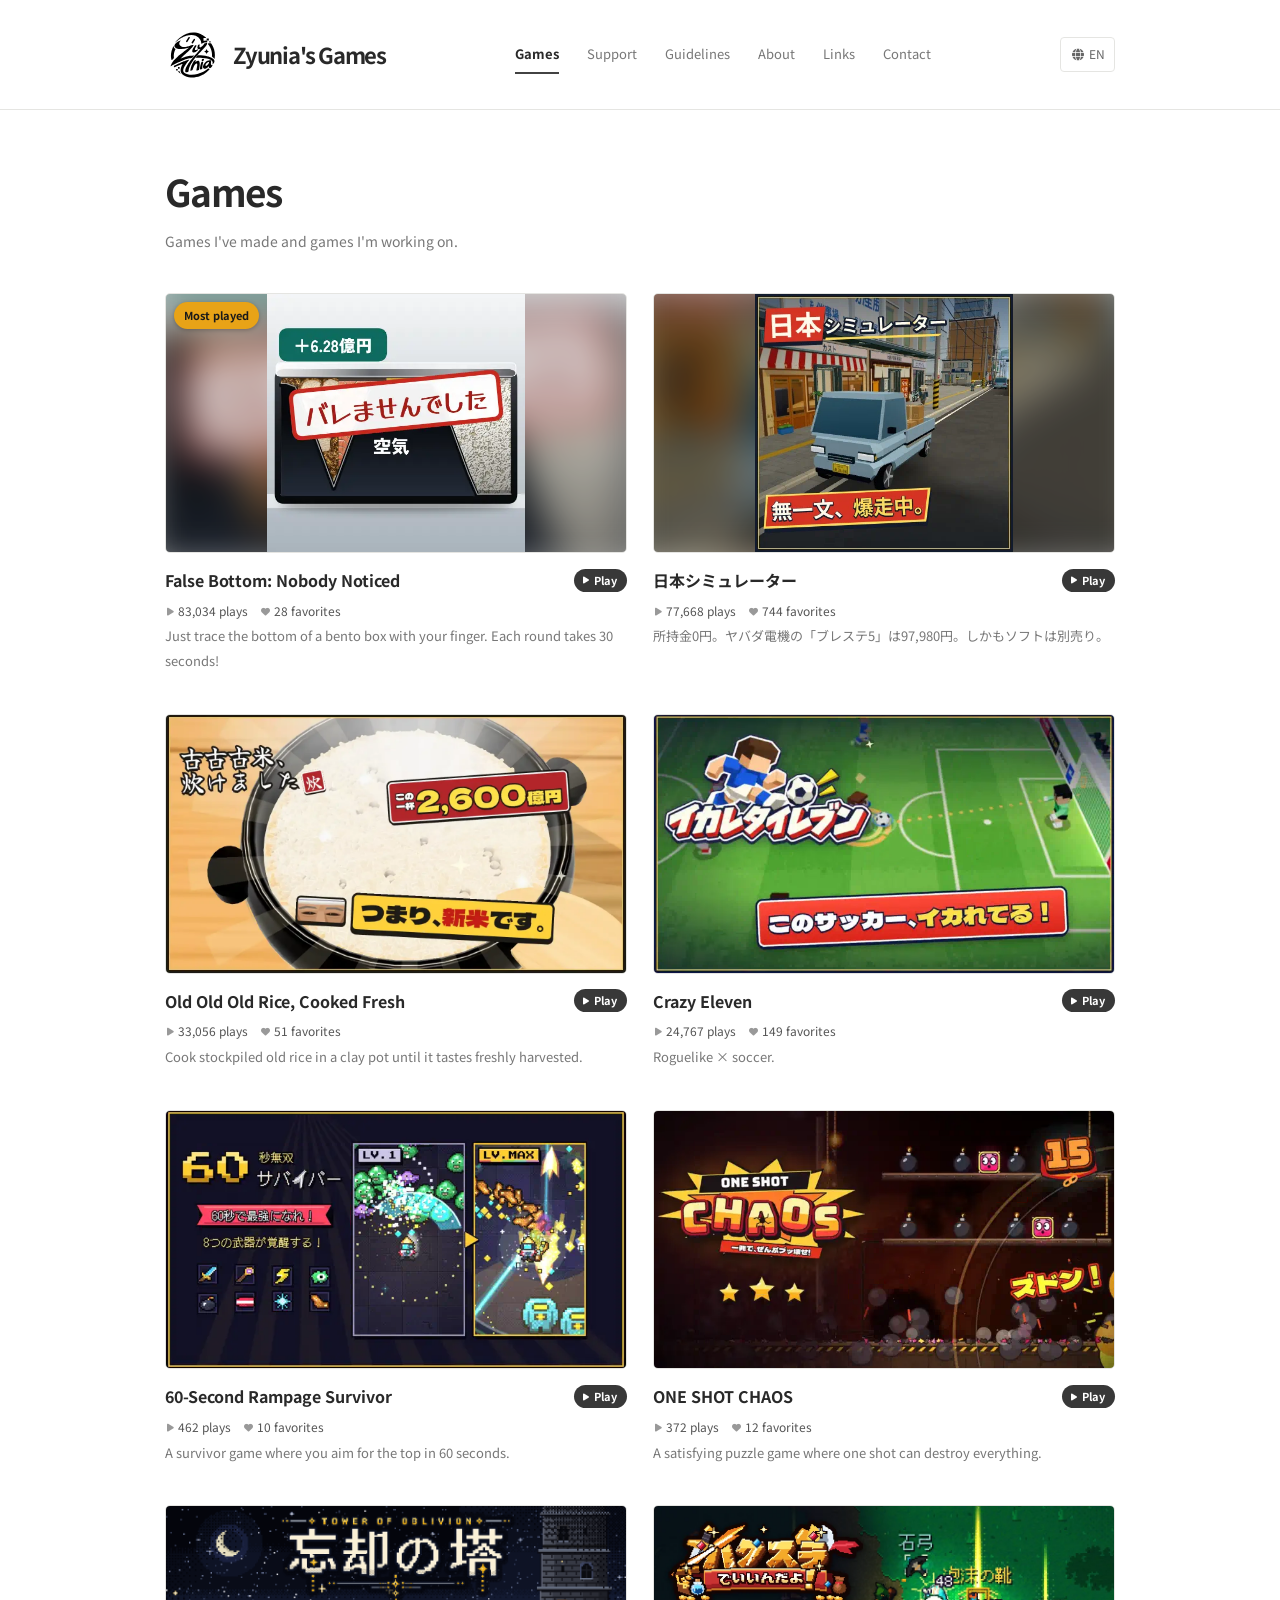
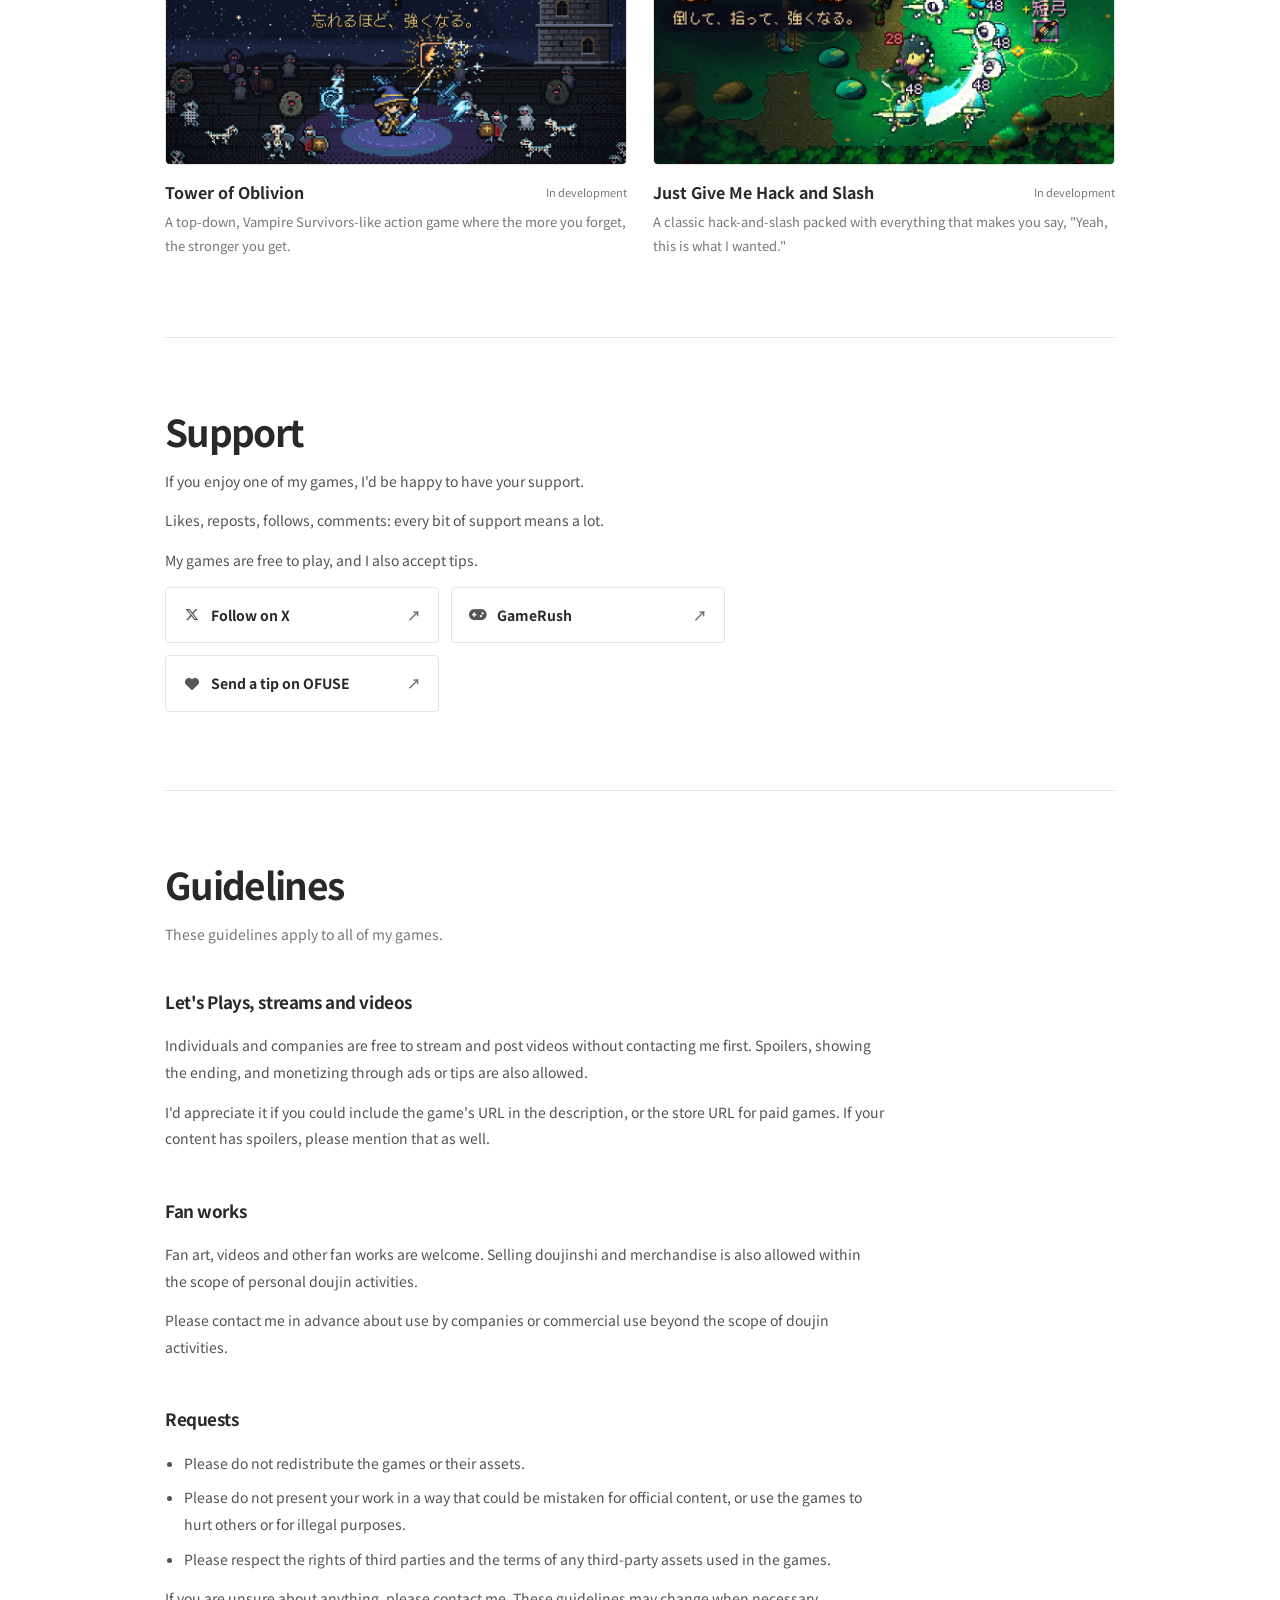
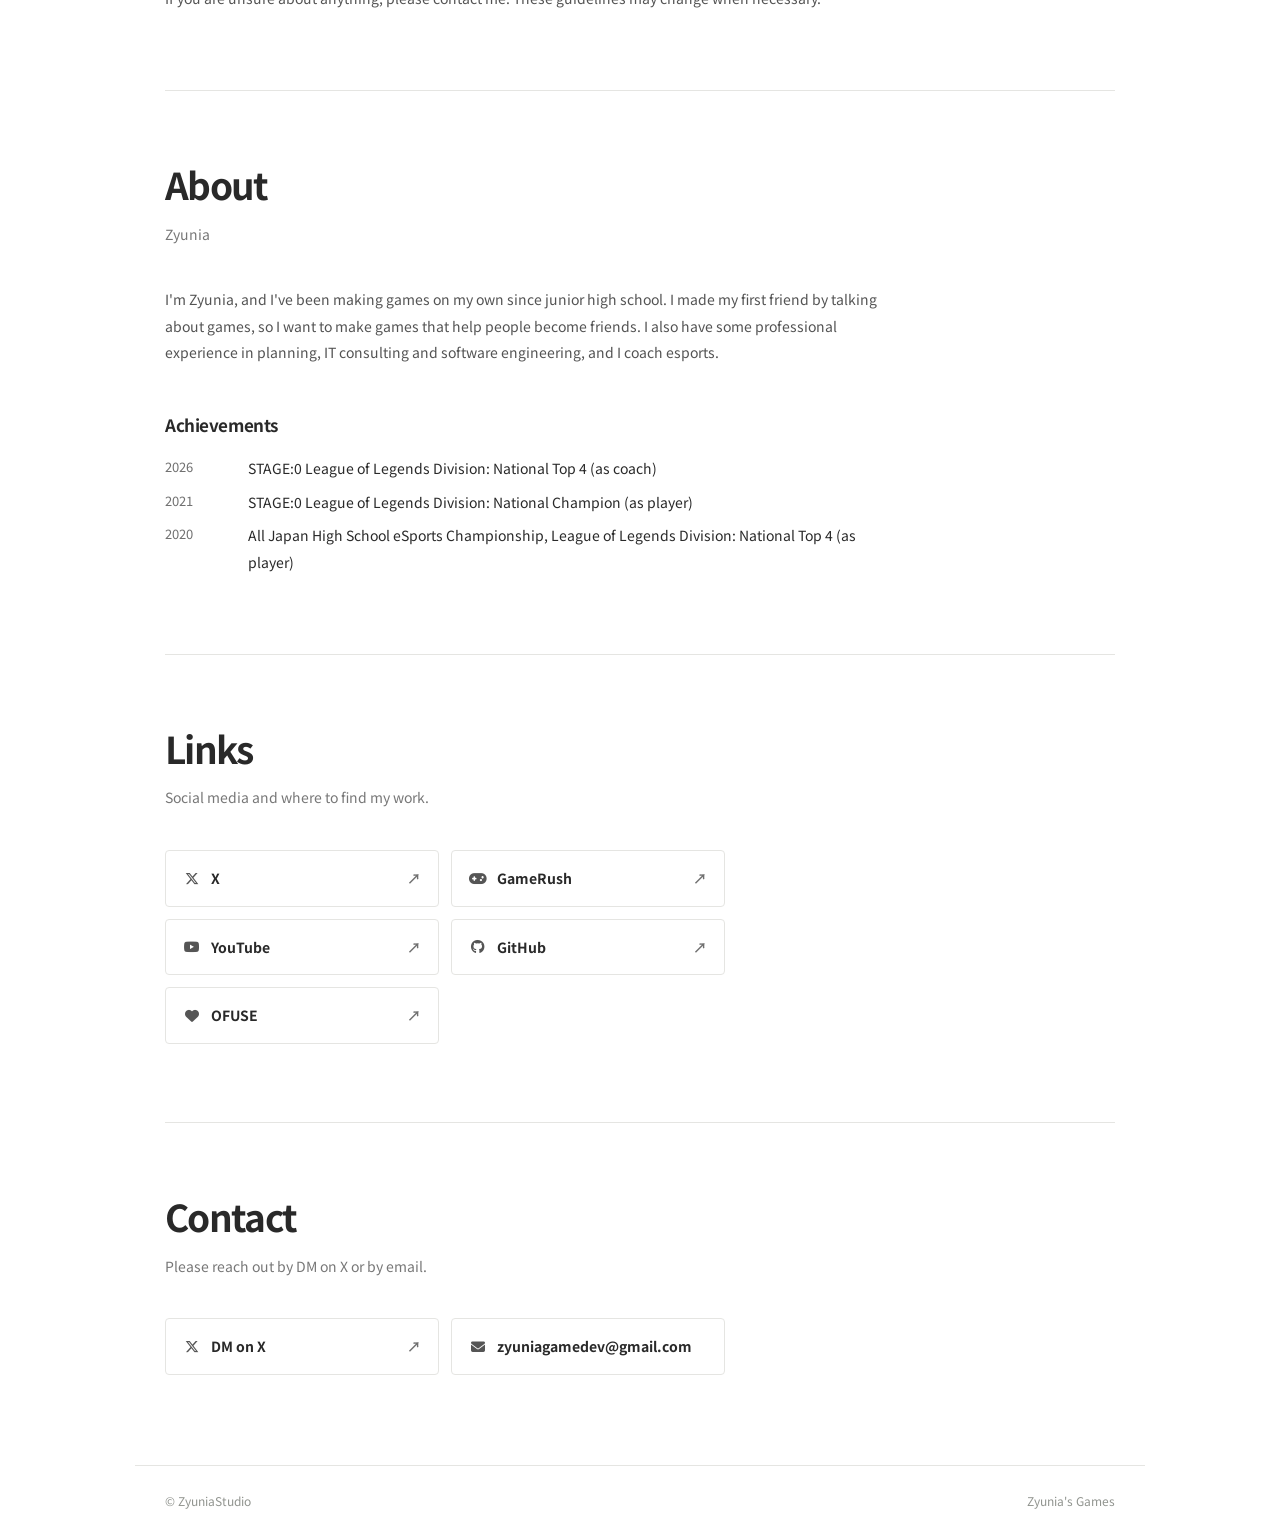
==== en/index.html @ dab14da0 "Update games and play counts from GameRush" ====
<!doctype html>
<html lang="en">
<head>
  <meta charset="utf-8">
  <meta name="viewport" content="width=device-width,initial-scale=1">
  <meta name="theme-color" content="#ffffff">
  <title>Zyunia's Games</title>
  <meta name="description" content="Games made by indie developer Zyunia. Play browser games right away and see what is in development.">
  <link rel="canonical" href="https://zyunia.com/en/">
  <link rel="alternate" hreflang="ja" href="https://zyunia.com/">
  <link rel="alternate" hreflang="en" href="https://zyunia.com/en/">
  <link rel="alternate" hreflang="zh-Hans" href="https://zyunia.com/zh/">
  <link rel="alternate" hreflang="ko" href="https://zyunia.com/ko/">
  <link rel="alternate" hreflang="x-default" href="https://zyunia.com/">
  <link rel="icon" href="/favicon.ico" sizes="48x48">
  <link rel="apple-touch-icon" href="/apple-touch-icon.png">
  <link rel="preconnect" href="https://fonts.googleapis.com">
  <link rel="preconnect" href="https://fonts.gstatic.com" crossorigin>
  <link rel="stylesheet" href="https://fonts.googleapis.com/css2?family=Noto+Sans+JP:wght@400;700&display=swap">
  <link rel="stylesheet" href="/css/style.css">
  <script>document.documentElement.classList.add('js')</script>
  <script src="/js/main.js" defer></script>
</head>
<body>
  <header class="header" id="header">
    <div class="wrap header-inner">
      <a class="brand" href="#games">
        <img class="brand-logo" src="/img/zyunia-logo.svg" alt="" width="56" height="56">
        <span class="brand-text">Zyunia's Games</span>
      </a>
      <nav class="nav" id="nav" aria-label="Main menu">
        <a href="#games">Games</a>
        <a href="#support">Support</a>
        <a href="#guidelines">Guidelines</a>
        <a href="#about">About</a>
        <a href="#links">Links</a>
        <a href="#contact">Contact</a>
        <span class="nav-indicator" id="nav-indicator" aria-hidden="true"></span>
      </nav>
      <details class="lang" id="lang">
        <summary aria-label="Choose language"><i class="icon icon-globe" aria-hidden="true"></i>EN</summary>
        <div class="lang-menu">
          <a href="/" lang="ja">日本語</a>
          <a href="/en/" lang="en" aria-current="true">English</a>
          <a href="/zh/" lang="zh-Hans">简体中文</a>
          <a href="/ko/" lang="ko">한국어</a>
        </div>
      </details>
    </div>
  </header>

  <main class="wrap main">
    <section id="games" class="page">
      <h1 class="heading reveal">Games</h1>
      <p class="lead reveal">Games I've made and games I'm working on.</p>
      <div class="grid">
        <a class="game reveal" href="https://gamerush.jp/g/lT32jMu" target="_blank" rel="noopener noreferrer">
          <div class="art art-square"><img class="art-backdrop" src="/img/gamerush-lT32jMu.webp" alt="" aria-hidden="true" width="720" height="720" loading="lazy" decoding="async"><img src="/img/gamerush-lT32jMu.webp" alt="False Bottom: Nobody Noticed" width="720" height="720" fetchpriority="high"><span class="badge">Most played</span></div>
          <div class="title-line"><h3>False Bottom: Nobody Noticed</h3><span class="status play"><i class="icon icon-play" aria-hidden="true"></i>Play</span></div>
          <p class="stats"><span><i class="icon icon-play" aria-hidden="true"></i>83,034 plays</span><span><i class="icon icon-heart" aria-hidden="true"></i>28 favorites</span></p>
          <p class="desc">Just trace the bottom of a bento box with your finger. Each round takes 30 seconds!</p>
        </a>
        <a class="game reveal" href="https://gamerush.jp/g/t0ZRjDe" target="_blank" rel="noopener noreferrer">
          <div class="art art-square"><img class="art-backdrop" src="/img/gamerush-t0ZRjDe.webp" alt="" aria-hidden="true" width="720" height="720" loading="lazy" decoding="async"><img src="/img/gamerush-t0ZRjDe.webp" alt="日本シミュレーター" width="720" height="720"></div>
          <div class="title-line"><h3>日本シミュレーター</h3><span class="status play"><i class="icon icon-play" aria-hidden="true"></i>Play</span></div>
          <p class="stats"><span><i class="icon icon-play" aria-hidden="true"></i>77,668 plays</span><span><i class="icon icon-heart" aria-hidden="true"></i>744 favorites</span></p>
          <p class="desc">所持金0円。ヤバダ電機の「ブレステ5」は97,980円。しかもソフトは別売り。</p>
        </a>
        <a class="game reveal" href="https://gamerush.jp/g/4zoyW6a" target="_blank" rel="noopener noreferrer">
          <div class="art"><img src="/img/kokokomai.webp" alt="Old Old Old Rice, Cooked Fresh" width="1280" height="720" loading="lazy" decoding="async"></div>
          <div class="title-line"><h3>Old Old Old Rice, Cooked Fresh</h3><span class="status play"><i class="icon icon-play" aria-hidden="true"></i>Play</span></div>
          <p class="stats"><span><i class="icon icon-play" aria-hidden="true"></i>33,056 plays</span><span><i class="icon icon-heart" aria-hidden="true"></i>51 favorites</span></p>
          <p class="desc">Cook stockpiled old rice in a clay pot until it tastes freshly harvested.</p>
        </a>
        <a class="game reveal" href="https://gamerush.jp/g/yJ9JFMc" target="_blank" rel="noopener noreferrer">
          <div class="art"><img src="/img/ikareta.webp" alt="Crazy Eleven" width="720" height="405" loading="lazy" decoding="async"></div>
          <div class="title-line"><h3>Crazy Eleven</h3><span class="status play"><i class="icon icon-play" aria-hidden="true"></i>Play</span></div>
          <p class="stats"><span><i class="icon icon-play" aria-hidden="true"></i>24,767 plays</span><span><i class="icon icon-heart" aria-hidden="true"></i>149 favorites</span></p>
          <p class="desc">Roguelike × soccer.</p>
        </a>
        <a class="game reveal" href="https://gamerush.jp/g/GZwhcbc" target="_blank" rel="noopener noreferrer">
          <div class="art"><img src="/img/60-survivor.webp" alt="60-Second Rampage Survivor" width="720" height="405" loading="lazy" decoding="async"></div>
          <div class="title-line"><h3>60-Second Rampage Survivor</h3><span class="status play"><i class="icon icon-play" aria-hidden="true"></i>Play</span></div>
          <p class="stats"><span><i class="icon icon-play" aria-hidden="true"></i>462 plays</span><span><i class="icon icon-heart" aria-hidden="true"></i>10 favorites</span></p>
          <p class="desc">A survivor game where you aim for the top in 60 seconds.</p>
        </a>
        <a class="game reveal" href="https://gamerush.jp/g/gGlyAV8" target="_blank" rel="noopener noreferrer">
          <div class="art"><img src="/img/one-shot-chaos.webp" alt="ONE SHOT CHAOS" width="720" height="405" loading="lazy" decoding="async"></div>
          <div class="title-line"><h3>ONE SHOT CHAOS</h3><span class="status play"><i class="icon icon-play" aria-hidden="true"></i>Play</span></div>
          <p class="stats"><span><i class="icon icon-play" aria-hidden="true"></i>372 plays</span><span><i class="icon icon-heart" aria-hidden="true"></i>12 favorites</span></p>
          <p class="desc">A satisfying puzzle game where one shot can destroy everything.</p>
        </a>
        <div class="game reveal">
          <div class="art"><img src="/img/tower.webp" alt="Tower of Oblivion" width="960" height="540" loading="lazy" decoding="async"></div>
          <div class="title-line"><h3>Tower of Oblivion</h3><span class="status">In development</span></div>
          <p class="desc">A top-down, Vampire Survivors-like action game where the more you forget, the stronger you get.</p>
        </div>
        <div class="game reveal">
          <div class="art"><img src="/img/hakusura.webp" alt="Just Give Me Hack and Slash" width="960" height="540" loading="lazy" decoding="async"></div>
          <div class="title-line"><h3>Just Give Me Hack and Slash</h3><span class="status">In development</span></div>
          <p class="desc">A classic hack-and-slash packed with everything that makes you say, &quot;Yeah, this is what I wanted.&quot;</p>
        </div>
      </div>
    </section>

    <section id="support" class="page">
      <h2 class="heading reveal">Support</h2>
      <div class="content reveal">
        <p>If you enjoy one of my games, I'd be happy to have your support.</p>
        <p>Likes, reposts, follows, comments: every bit of support means a lot.</p>
        <p>My games are free to play, and I also accept tips.</p>
        <div class="links">
          <a href="https://x.com/zyunizyunia" target="_blank" rel="noopener noreferrer"><span class="link-label"><i class="icon icon-x" aria-hidden="true"></i>Follow on X</span><span class="arrow">↗</span></a>
          <a href="https://gamerush.jp/u/zyunizyunia" target="_blank" rel="noopener noreferrer"><span class="link-label"><i class="icon icon-gamepad" aria-hidden="true"></i>GameRush</span><span class="arrow">↗</span></a>
          <a href="https://ofuse.me/zyuniazyunia" target="_blank" rel="noopener noreferrer"><span class="link-label"><i class="icon icon-heart" aria-hidden="true"></i>Send a tip on OFUSE</span><span class="arrow">↗</span></a>
        </div>
      </div>
    </section>

    <section id="guidelines" class="page">
      <h2 class="heading reveal">Guidelines</h2>
      <p class="lead reveal">These guidelines apply to all of my games.</p>
      <div class="content">
        <div class="section reveal">
          <h3>Let's Plays, streams and videos</h3>
          <p>Individuals and companies are free to stream and post videos without contacting me first. Spoilers, showing the ending, and monetizing through ads or tips are also allowed.</p>
          <p>I'd appreciate it if you could include the game's URL in the description, or the store URL for paid games. If your content has spoilers, please mention that as well.</p>
        </div>
        <div class="section reveal">
          <h3>Fan works</h3>
          <p>Fan art, videos and other fan works are welcome. Selling doujinshi and merchandise is also allowed within the scope of personal doujin activities.</p>
          <p>Please contact me in advance about use by companies or commercial use beyond the scope of doujin activities.</p>
        </div>
        <div class="section reveal">
          <h3>Requests</h3>
          <ul class="rules">
            <li>Please do not redistribute the games or their assets.</li>
            <li>Please do not present your work in a way that could be mistaken for official content, or use the games to hurt others or for illegal purposes.</li>
            <li>Please respect the rights of third parties and the terms of any third-party assets used in the games.</li>
          </ul>
          <p>If you are unsure about anything, please contact me. These guidelines may change when necessary.</p>
        </div>
      </div>
    </section>

    <section id="about" class="page">
      <h2 class="heading reveal">About</h2>
      <p class="lead reveal">Zyunia</p>
      <div class="content">
        <div class="section reveal">
          <p>I'm Zyunia, and I've been making games on my own since junior high school. I made my first friend by talking about games, so I want to make games that help people become friends. I also have some professional experience in planning, IT consulting and software engineering, and I coach esports.</p>
        </div>
        <div class="section reveal">
          <h3>Achievements</h3>
          <dl class="history">
            <dt>2026</dt><dd>STAGE:0 League of Legends Division: National Top 4 (as coach)</dd>
            <dt>2021</dt><dd>STAGE:0 League of Legends Division: National Champion (as player)</dd>
            <dt>2020</dt><dd>All Japan High School eSports Championship, League of Legends Division: National Top 4 (as player)</dd>
          </dl>
        </div>
      </div>
    </section>

    <section id="links" class="page">
      <h2 class="heading reveal">Links</h2>
      <p class="lead reveal">Social media and where to find my work.</p>
      <div class="links reveal">
        <a href="https://x.com/zyunizyunia" target="_blank" rel="noopener noreferrer"><span class="link-label"><i class="icon icon-x" aria-hidden="true"></i>X</span><span class="arrow">↗</span></a>
        <a href="https://gamerush.jp/u/zyunizyunia" target="_blank" rel="noopener noreferrer"><span class="link-label"><i class="icon icon-gamepad" aria-hidden="true"></i>GameRush</span><span class="arrow">↗</span></a>
        <a href="https://www.youtube.com/@zyunizyunia" target="_blank" rel="noopener noreferrer"><span class="link-label"><i class="icon icon-youtube" aria-hidden="true"></i>YouTube</span><span class="arrow">↗</span></a>
        <a href="https://github.com/zyunia428" target="_blank" rel="noopener noreferrer"><span class="link-label"><i class="icon icon-github" aria-hidden="true"></i>GitHub</span><span class="arrow">↗</span></a>
        <a href="https://ofuse.me/zyuniazyunia" target="_blank" rel="noopener noreferrer"><span class="link-label"><i class="icon icon-heart" aria-hidden="true"></i>OFUSE</span><span class="arrow">↗</span></a>
      </div>
    </section>

    <section id="contact" class="page">
      <h2 class="heading reveal">Contact</h2>
      <p class="lead reveal">Please reach out by DM on X or by email.</p>
      <div class="links reveal">
        <a href="https://x.com/zyunizyunia" target="_blank" rel="noopener noreferrer"><span class="link-label"><i class="icon icon-x" aria-hidden="true"></i>DM on X</span><span class="arrow">↗</span></a>
        <a href="mailto:zyuniagamedev@gmail.com"><span class="link-label"><i class="icon icon-mail" aria-hidden="true"></i>zyuniagamedev@gmail.com</span></a>
      </div>
    </section>
  </main>

  <footer class="wrap footer">
    <span>© ZyuniaStudio</span>
    <span>Zyunia's Games</span>
  </footer>
</body>
</html>
---- css/style.css ----
/* Icon font: subset of Font Awesome Free 6.5.2 (fontawesome.com, SIL OFL 1.1) */
@font-face { font-family: "Icons Solid"; src: url("../fonts/icons-solid.woff2?v=2") format("woff2"); font-display: block; }
@font-face { font-family: "Icons Brands"; src: url("../fonts/icons-brands.woff2") format("woff2"); font-display: block; }

:root {
  --bg: #fff;
  --ink: #292929;
  --muted: #707070;
  --body: #535353;
  --line: #e5e5e2;
  --accent: #383838;
  --max: 1010px;
  --header-h: 76px;
  --ease: cubic-bezier(.22, .61, .36, 1);
}

*, *::before, *::after { box-sizing: border-box; }

html {
  scroll-behavior: smooth;
  scroll-padding-top: calc(var(--header-h) + 28px);
}

body {
  margin: 0;
  background: var(--bg);
  color: var(--ink);
  font: 14px/1.9 "Noto Sans JP", "Hiragino Kaku Gothic ProN", "Yu Gothic", Meiryo, sans-serif;
  -webkit-font-smoothing: antialiased;
}
:root[lang="zh-Hans"] body { font-family: "Noto Sans SC", "PingFang SC", "Microsoft YaHei", sans-serif; }
:root[lang="ko"] body { font-family: "Noto Sans KR", "Apple SD Gothic Neo", "Malgun Gothic", sans-serif; }

a { color: inherit; text-decoration: none; }
p { margin: 0 0 13px; }
:focus-visible { outline: 2px solid #555; outline-offset: 4px; }

.wrap { max-width: var(--max); margin-inline: auto; padding-inline: 30px; }

/* Icons */
.icon { font-style: normal; font-weight: 400; line-height: 1; display: inline-block; width: 1.25em; text-align: center; }
.icon::before { font-family: "Icons Solid"; font-weight: 900; }
.icon-gamepad::before { content: "\f11b"; }
.icon-heart::before { content: "\f004"; }
.icon-play::before { content: "\f04b"; }
.icon-mail::before { content: "\f0e0"; }
.icon-globe::before { content: "\f0ac"; }
.icon-x::before, .icon-youtube::before, .icon-github::before { font-family: "Icons Brands"; font-weight: 400; }
.icon-x::before { content: "\e61b"; }
.icon-youtube::before { content: "\f167"; }
.icon-github::before { content: "\f09b"; }

/* Header */
.header {
  position: sticky;
  top: 0;
  z-index: 20;
  background: rgba(255, 255, 255, .96);
  border-bottom: 1px solid var(--line);
  transition: box-shadow .25s ease;
}
.header.is-scrolled { box-shadow: 0 6px 20px rgba(0, 0, 0, .06); }
.header-inner { display: flex; align-items: center; justify-content: space-between; gap: 24px; min-height: var(--header-h); }

.brand { display: flex; align-items: center; gap: 12px; white-space: nowrap; }
.brand-logo { display: block; width: 56px; height: 56px; transition: transform .35s var(--ease); }
.brand:hover .brand-logo { transform: rotate(-8deg) scale(1.05); }
.brand-text { font-size: 22px; font-weight: 700; letter-spacing: -.055em; }

.nav { position: relative; display: flex; gap: 28px; }
.nav a { padding: 12px 0; color: #777; font-size: 13px; transition: color .2s ease; }
.nav a:hover, .nav a.active { color: var(--ink); }
.nav a.active { font-weight: 700; }
.nav-indicator {
  position: absolute;
  left: 0;
  bottom: 5px;
  width: 1px;
  height: 2px;
  background: #424242;
  opacity: 0;
  transform-origin: left;
  transition: transform .3s var(--ease), opacity .2s ease;
}

/* Language menu */
.lang { position: relative; flex-shrink: 0; }
.lang summary { display: flex; align-items: center; gap: 4px; padding: 5px 9px; border: 1px solid var(--line); border-radius: 4px; color: #666; font-size: 12px; white-space: nowrap; cursor: pointer; list-style: none; transition: border-color .2s ease, color .2s ease; }
.lang summary::-webkit-details-marker { display: none; }
.lang summary:hover, .lang[open] summary { border-color: #999; color: var(--ink); }
.lang-menu { position: absolute; right: 0; top: calc(100% + 6px); display: grid; min-width: 130px; padding: 5px; background: #fff; border: 1px solid var(--line); border-radius: 5px; box-shadow: 0 8px 22px rgba(0, 0, 0, .12); animation: lang-open .16s var(--ease); }
.lang-menu a { padding: 5px 10px; border-radius: 3px; font-size: 13px; }
.lang-menu a:hover { background: #f4f4f4; }
.lang-menu a[aria-current] { font-weight: 700; }
@keyframes lang-open { from { opacity: 0; transform: translateY(-4px); } }

/* Layout */
.main { padding-block: 56px 90px; }
.page + .page { margin-top: 78px; padding-top: 68px; border-top: 1px solid var(--line); }
.heading { margin: 0 0 10px; font-size: 37px; font-weight: 700; line-height: 1.4; letter-spacing: -.045em; }
.lead { margin: 0 0 39px; color: #777; }
.content { max-width: 720px; }
.content > p, .section p, .rules { color: var(--body); }
.section { margin-bottom: 43px; }
.section:last-child { margin-bottom: 0; }
.section h3 { margin: 0 0 14px; font-size: 17px; letter-spacing: -.025em; }

/* Games */
.grid { display: grid; grid-template-columns: repeat(2, minmax(0, 1fr)); gap: 40px 26px; }
.game { display: block; min-width: 0; }
.art { aspect-ratio: 16 / 9; overflow: hidden; background: #f0f0ee; border: 1px solid var(--line); border-radius: 5px; transition: border-color .25s ease, box-shadow .25s ease; }
.art img { display: block; width: 100%; height: 100%; object-fit: cover; transition: transform .45s var(--ease); }
.art-square { position: relative; }
.art-square img { position: relative; object-fit: contain; }
.art-square .art-backdrop { position: absolute; inset: 0; object-fit: cover; filter: blur(18px) brightness(.85); transform: scale(1.15); }
a.game:hover .art-square .art-backdrop { transform: scale(1.15); }
a.game:hover .art { border-color: #999; box-shadow: 0 8px 22px rgba(0, 0, 0, .14); }
a.game:hover .art img { transform: scale(1.035); }
a.game:hover h3 { text-decoration: underline; text-underline-offset: 3px; }

.title-line { display: flex; justify-content: space-between; align-items: center; gap: 12px; margin-top: 12px; }
.game h3 { margin: 0; font-size: 16px; font-weight: 700; }
.status { color: #777; font-size: 11px; white-space: nowrap; }
.status.play { display: inline-flex; align-items: center; gap: 3px; padding: 1px 10px 1px 7px; border-radius: 99px; background: var(--accent); color: #fff; font-weight: 700; transition: background .2s ease; }
.status.play .icon { font-size: 8px; transition: transform .25s var(--ease); }
a.game:hover .status.play { background: #000; }
a.game:hover .status.play .icon { transform: translateX(2px); }
.desc { margin: 2px 0 0; color: #777; font-size: 13px; }
.art { position: relative; }
.badge { position: absolute; top: 8px; left: 8px; z-index: 1; padding: 3px 10px; border-radius: 99px; background: #e8a317; color: #1a1a1a; font-size: 11px; font-weight: 700; box-shadow: 0 1px 4px rgba(0, 0, 0, .25); }
.stats { display: flex; flex-wrap: wrap; gap: 4px 12px; margin: 4px 0 0; color: #555; font-size: 12px; font-variant-numeric: tabular-nums; }
.stats span { display: inline-flex; align-items: center; gap: 2px; }
.stats .icon { font-size: 9px; color: #999; }

/* Lists */
.rules { padding-left: 19px; margin: 0 0 13px; }
.rules li { margin: 8px 0; }
.history { display: grid; grid-template-columns: 68px 1fr; gap: 7px 15px; margin: 14px 0; }
.history dt { color: var(--muted); font-size: 13px; }
.history dd { margin: 0; }

/* Link buttons */
.links { display: grid; grid-template-columns: 1fr 1fr; gap: 12px; max-width: 560px; }
.links a { display: flex; justify-content: space-between; align-items: center; gap: 8px; min-width: 0; padding: 14px 17px; background: #fff; border: 1px solid var(--line); border-radius: 4px; font-weight: 700; transition: background .2s ease, border-color .2s ease, transform .2s var(--ease); }
.links a:hover { background: #f7f7f7; border-color: #bbb; transform: translateY(-1px); }
.link-label { display: inline-flex; align-items: center; gap: 10px; min-width: 0; overflow-wrap: anywhere; }
.link-label .icon { color: #555; }
.arrow { color: var(--muted); transition: transform .2s var(--ease); }
.links a:hover .arrow { transform: translate(2px, -2px); }

/* Footer */
.footer { display: flex; justify-content: space-between; padding-block: 24px 35px; border-top: 1px solid var(--line); color: #91948f; font-size: 12px; }

/* Scroll reveal: only hidden when JS is running */
.js .reveal { opacity: 0; transform: translateY(14px); transition: opacity .55s var(--ease) var(--delay, 0s), transform .55s var(--ease) var(--delay, 0s); }
.js .reveal.is-visible { opacity: 1; transform: none; }

@media (max-width: 980px) {
  .header-inner { display: block; position: relative; padding-top: 12px; }
  .brand-logo { width: 46px; height: 46px; }
  .brand-text { font-size: 20px; }
  .nav { gap: 22px; overflow-x: auto; padding-bottom: 2px; scrollbar-width: none; }
  .nav::-webkit-scrollbar { display: none; }
  .nav a { flex-shrink: 0; font-size: 12px; }
  .nav-indicator { bottom: 7px; }
  .lang { position: absolute; top: 19px; right: 30px; }
}

@media (max-width: 730px) {
  .wrap { padding-inline: 20px; }
  .lang { right: 20px; }
  .main { padding-block: 38px 65px; }
  .page + .page { margin-top: 54px; padding-top: 42px; }
  .heading { font-size: 31px; }
  .lead { margin-bottom: 25px; }
  .grid { gap: 28px 13px; }
  .title-line { display: block; }
  .game h3 { font-size: 14px; }
  .links { grid-template-columns: 1fr; }
}

@media (prefers-reduced-motion: reduce) {
  html { scroll-behavior: auto; }
  *, *::before, *::after { transition: none !important; }
  .js .reveal { opacity: 1; transform: none; }
}
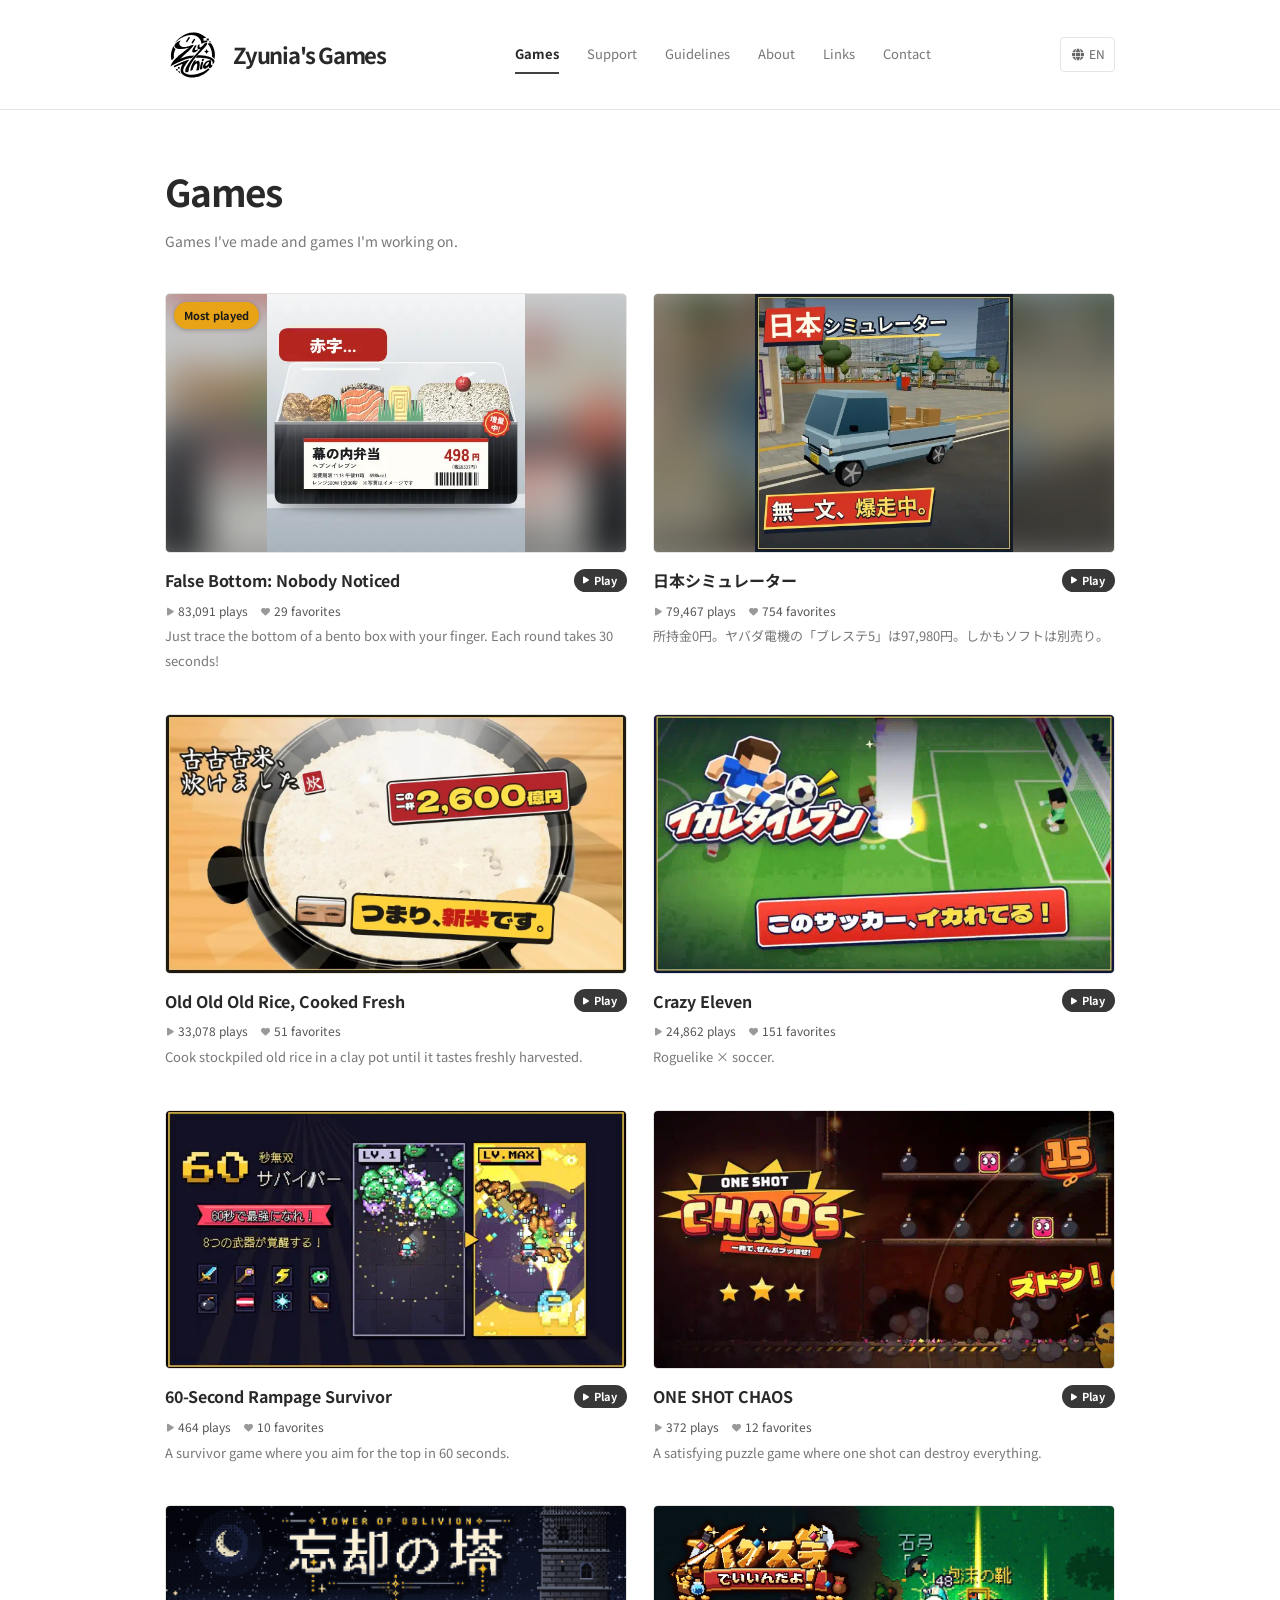
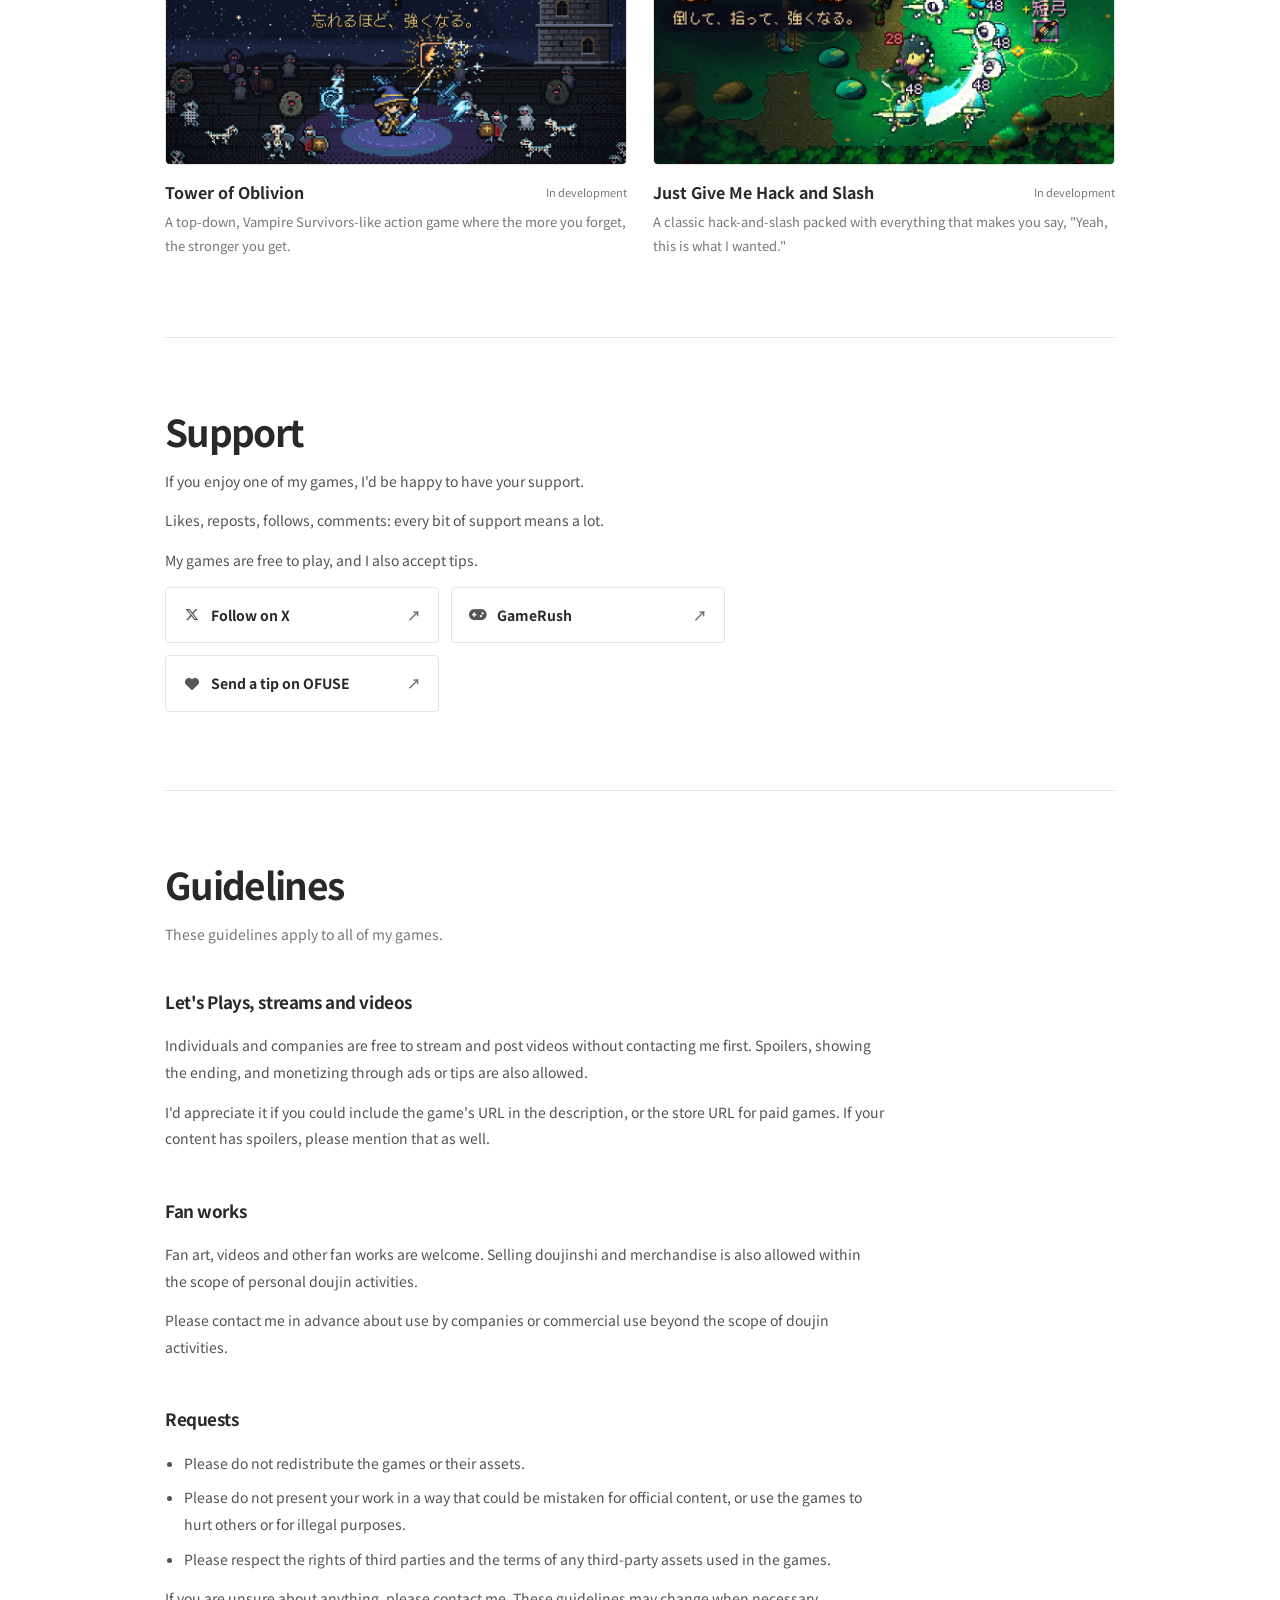
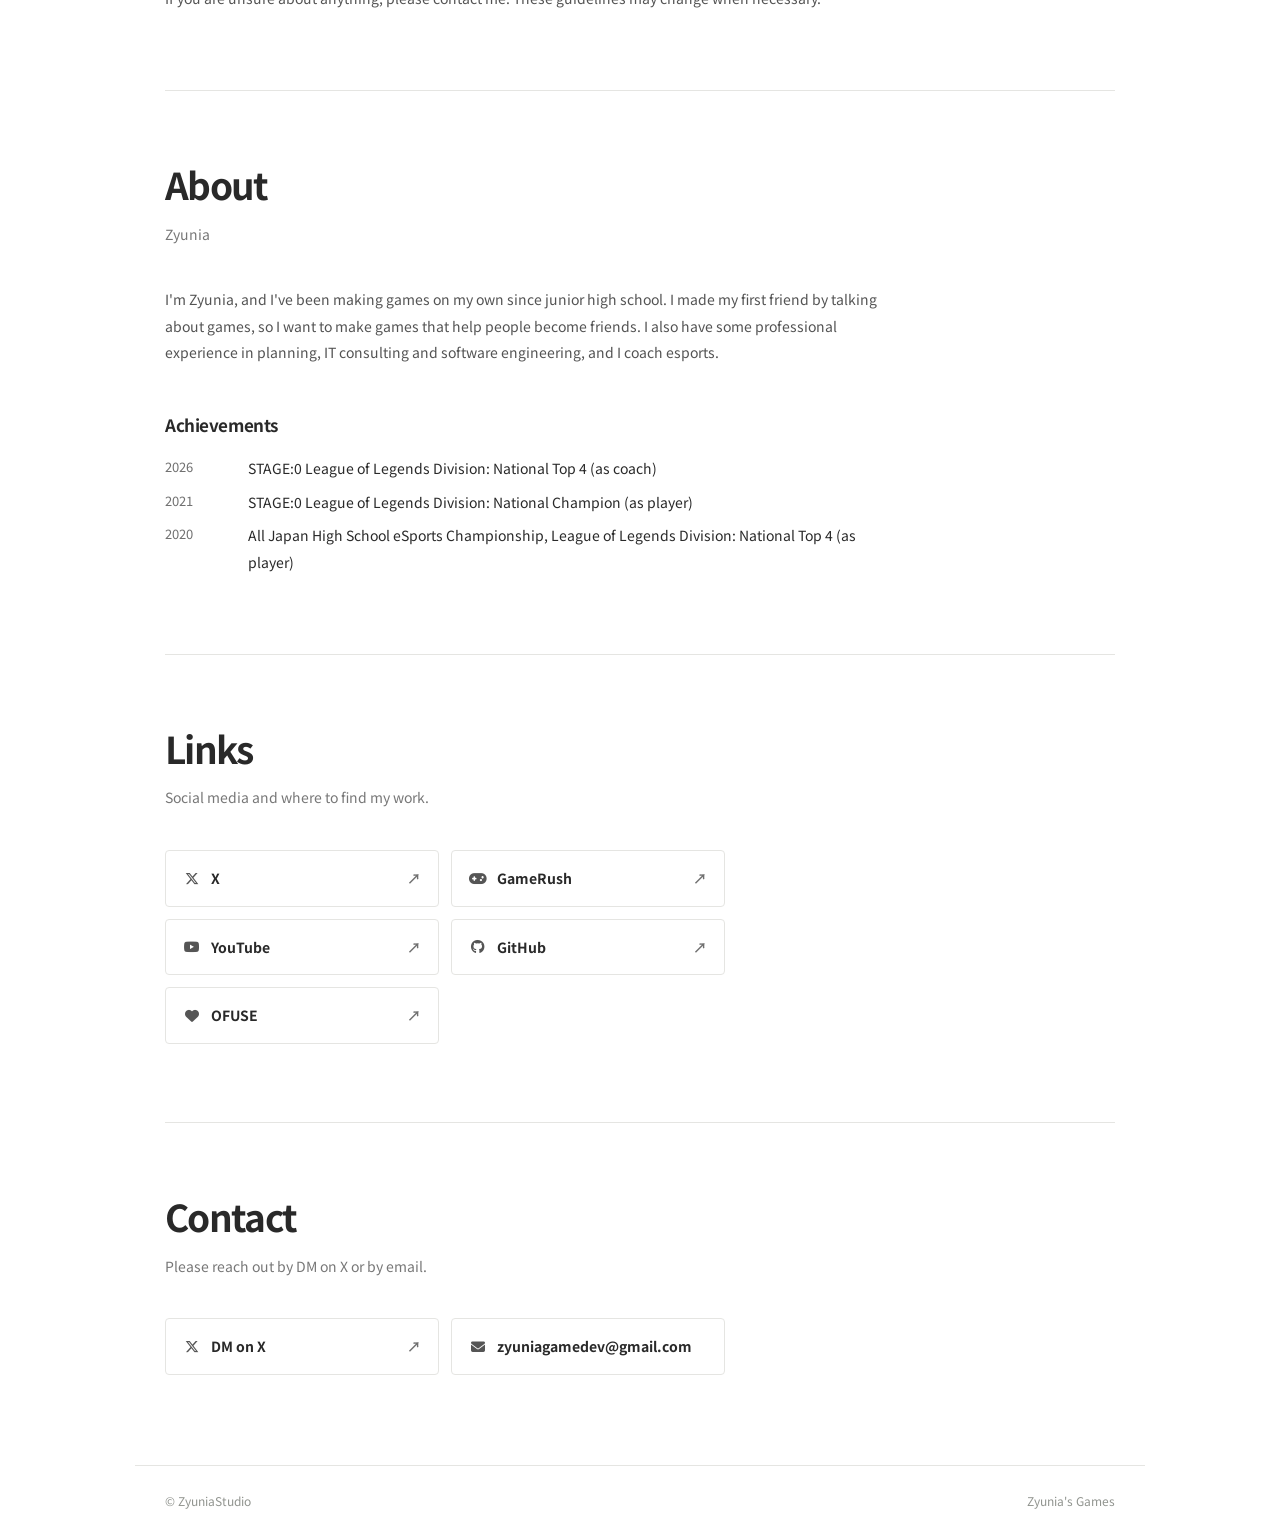
==== commit 9b1a05f9: "Update games and play counts from GameRush" ====
--- a/en/index.html
+++ b/en/index.html
@@ -57,31 +57,31 @@
         <a class="game reveal" href="https://gamerush.jp/g/lT32jMu" target="_blank" rel="noopener noreferrer">
           <div class="art art-square"><img class="art-backdrop" src="/img/gamerush-lT32jMu.webp" alt="" aria-hidden="true" width="720" height="720" loading="lazy" decoding="async"><img src="/img/gamerush-lT32jMu.webp" alt="False Bottom: Nobody Noticed" width="720" height="720" fetchpriority="high"><span class="badge">Most played</span></div>
           <div class="title-line"><h3>False Bottom: Nobody Noticed</h3><span class="status play"><i class="icon icon-play" aria-hidden="true"></i>Play</span></div>
-          <p class="stats"><span><i class="icon icon-play" aria-hidden="true"></i>83,034 plays</span><span><i class="icon icon-heart" aria-hidden="true"></i>28 favorites</span></p>
+          <p class="stats"><span><i class="icon icon-play" aria-hidden="true"></i>83,091 plays</span><span><i class="icon icon-heart" aria-hidden="true"></i>29 favorites</span></p>
           <p class="desc">Just trace the bottom of a bento box with your finger. Each round takes 30 seconds!</p>
         </a>
         <a class="game reveal" href="https://gamerush.jp/g/t0ZRjDe" target="_blank" rel="noopener noreferrer">
           <div class="art art-square"><img class="art-backdrop" src="/img/gamerush-t0ZRjDe.webp" alt="" aria-hidden="true" width="720" height="720" loading="lazy" decoding="async"><img src="/img/gamerush-t0ZRjDe.webp" alt="日本シミュレーター" width="720" height="720"></div>
           <div class="title-line"><h3>日本シミュレーター</h3><span class="status play"><i class="icon icon-play" aria-hidden="true"></i>Play</span></div>
-          <p class="stats"><span><i class="icon icon-play" aria-hidden="true"></i>77,668 plays</span><span><i class="icon icon-heart" aria-hidden="true"></i>744 favorites</span></p>
+          <p class="stats"><span><i class="icon icon-play" aria-hidden="true"></i>79,467 plays</span><span><i class="icon icon-heart" aria-hidden="true"></i>754 favorites</span></p>
           <p class="desc">所持金0円。ヤバダ電機の「ブレステ5」は97,980円。しかもソフトは別売り。</p>
         </a>
         <a class="game reveal" href="https://gamerush.jp/g/4zoyW6a" target="_blank" rel="noopener noreferrer">
           <div class="art"><img src="/img/kokokomai.webp" alt="Old Old Old Rice, Cooked Fresh" width="1280" height="720" loading="lazy" decoding="async"></div>
           <div class="title-line"><h3>Old Old Old Rice, Cooked Fresh</h3><span class="status play"><i class="icon icon-play" aria-hidden="true"></i>Play</span></div>
-          <p class="stats"><span><i class="icon icon-play" aria-hidden="true"></i>33,056 plays</span><span><i class="icon icon-heart" aria-hidden="true"></i>51 favorites</span></p>
+          <p class="stats"><span><i class="icon icon-play" aria-hidden="true"></i>33,078 plays</span><span><i class="icon icon-heart" aria-hidden="true"></i>51 favorites</span></p>
           <p class="desc">Cook stockpiled old rice in a clay pot until it tastes freshly harvested.</p>
         </a>
         <a class="game reveal" href="https://gamerush.jp/g/yJ9JFMc" target="_blank" rel="noopener noreferrer">
           <div class="art"><img src="/img/ikareta.webp" alt="Crazy Eleven" width="720" height="405" loading="lazy" decoding="async"></div>
           <div class="title-line"><h3>Crazy Eleven</h3><span class="status play"><i class="icon icon-play" aria-hidden="true"></i>Play</span></div>
-          <p class="stats"><span><i class="icon icon-play" aria-hidden="true"></i>24,767 plays</span><span><i class="icon icon-heart" aria-hidden="true"></i>149 favorites</span></p>
+          <p class="stats"><span><i class="icon icon-play" aria-hidden="true"></i>24,862 plays</span><span><i class="icon icon-heart" aria-hidden="true"></i>151 favorites</span></p>
           <p class="desc">Roguelike × soccer.</p>
         </a>
         <a class="game reveal" href="https://gamerush.jp/g/GZwhcbc" target="_blank" rel="noopener noreferrer">
           <div class="art"><img src="/img/60-survivor.webp" alt="60-Second Rampage Survivor" width="720" height="405" loading="lazy" decoding="async"></div>
           <div class="title-line"><h3>60-Second Rampage Survivor</h3><span class="status play"><i class="icon icon-play" aria-hidden="true"></i>Play</span></div>
-          <p class="stats"><span><i class="icon icon-play" aria-hidden="true"></i>462 plays</span><span><i class="icon icon-heart" aria-hidden="true"></i>10 favorites</span></p>
+          <p class="stats"><span><i class="icon icon-play" aria-hidden="true"></i>464 plays</span><span><i class="icon icon-heart" aria-hidden="true"></i>10 favorites</span></p>
           <p class="desc">A survivor game where you aim for the top in 60 seconds.</p>
         </a>
         <a class="game reveal" href="https://gamerush.jp/g/gGlyAV8" target="_blank" rel="noopener noreferrer">
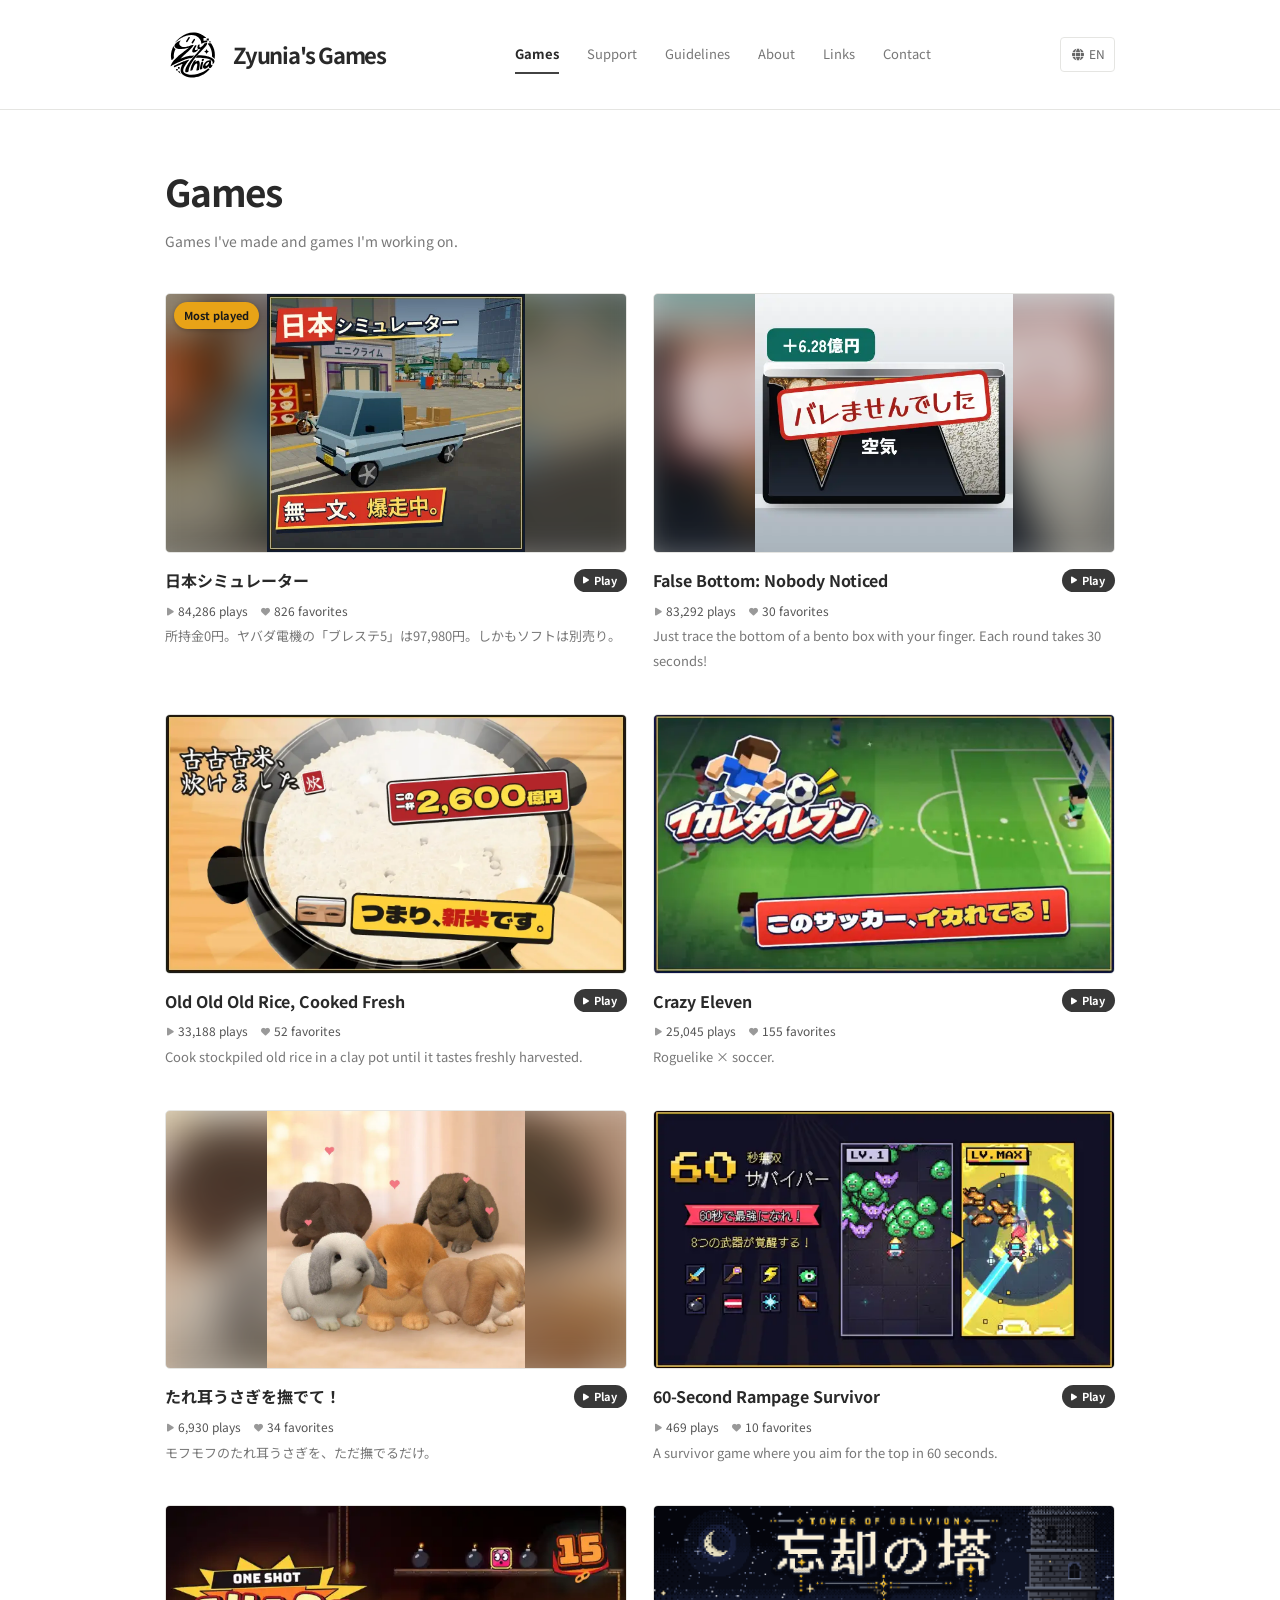
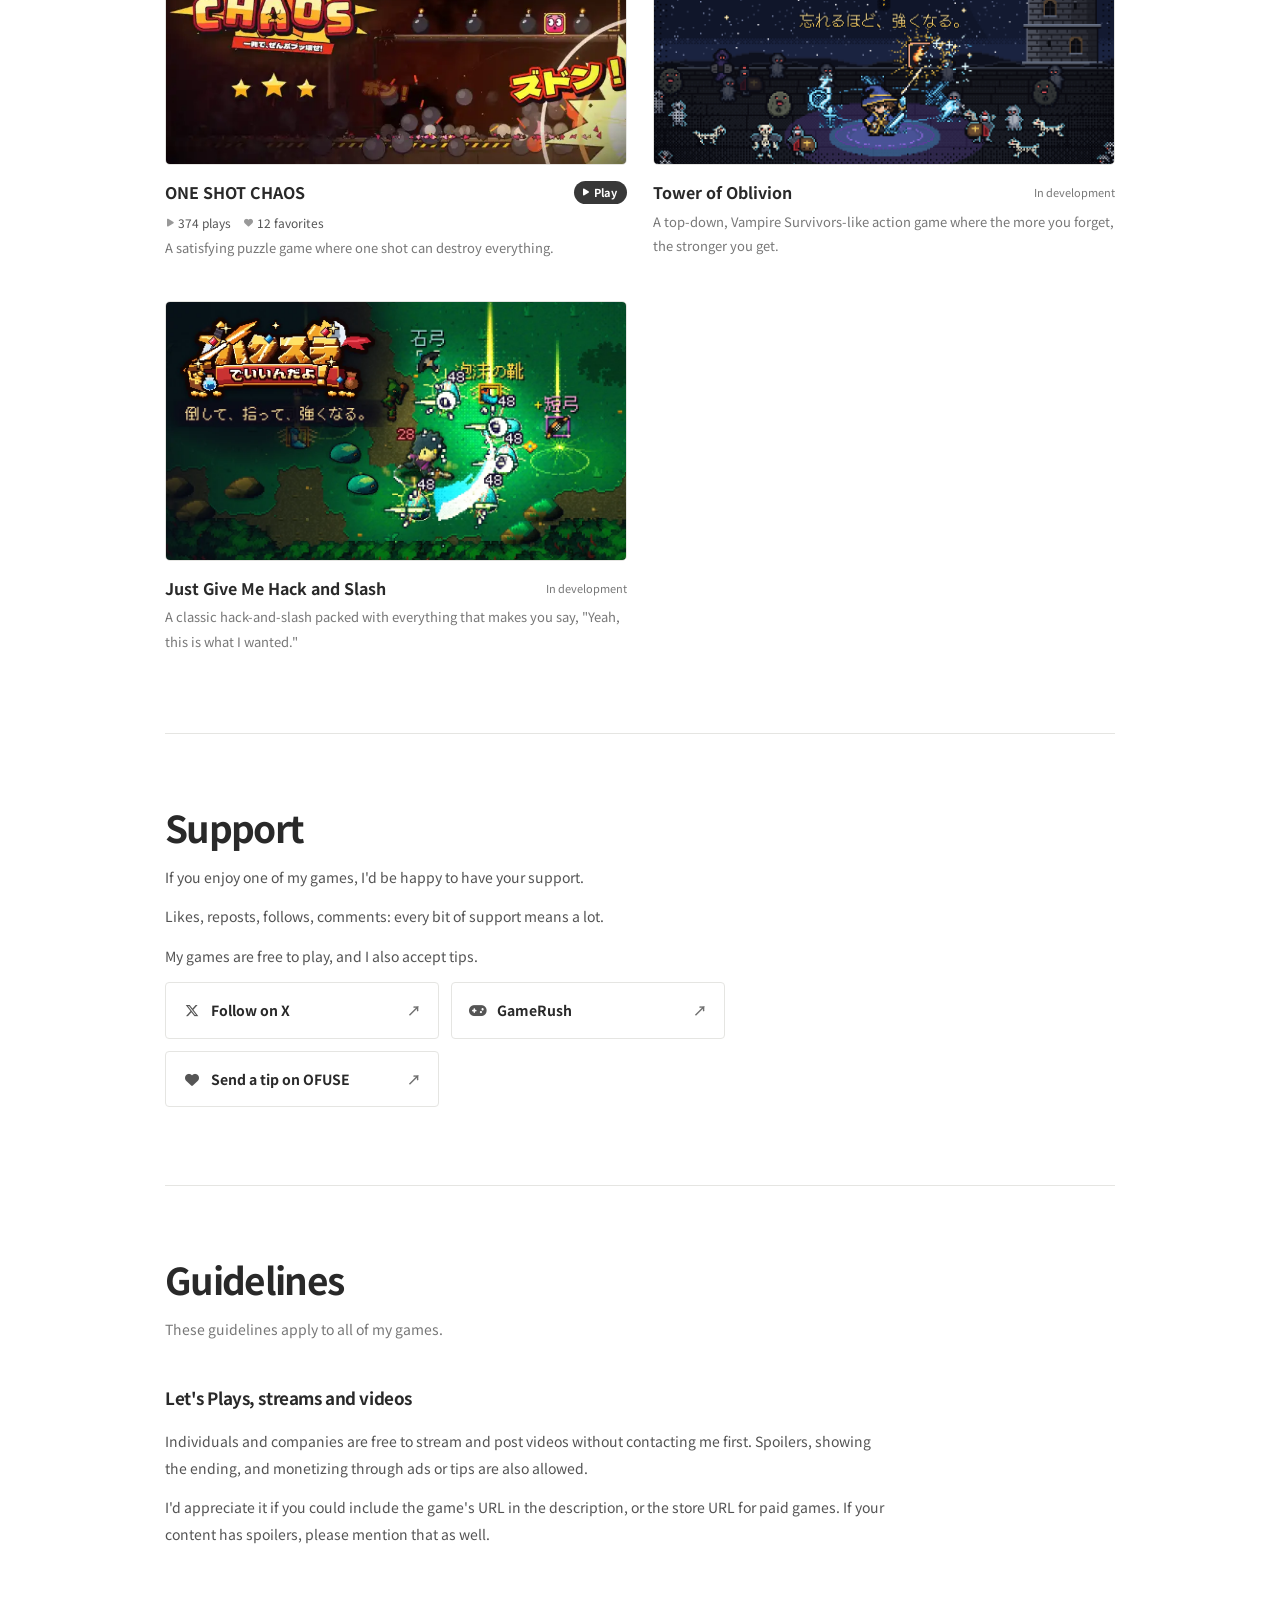
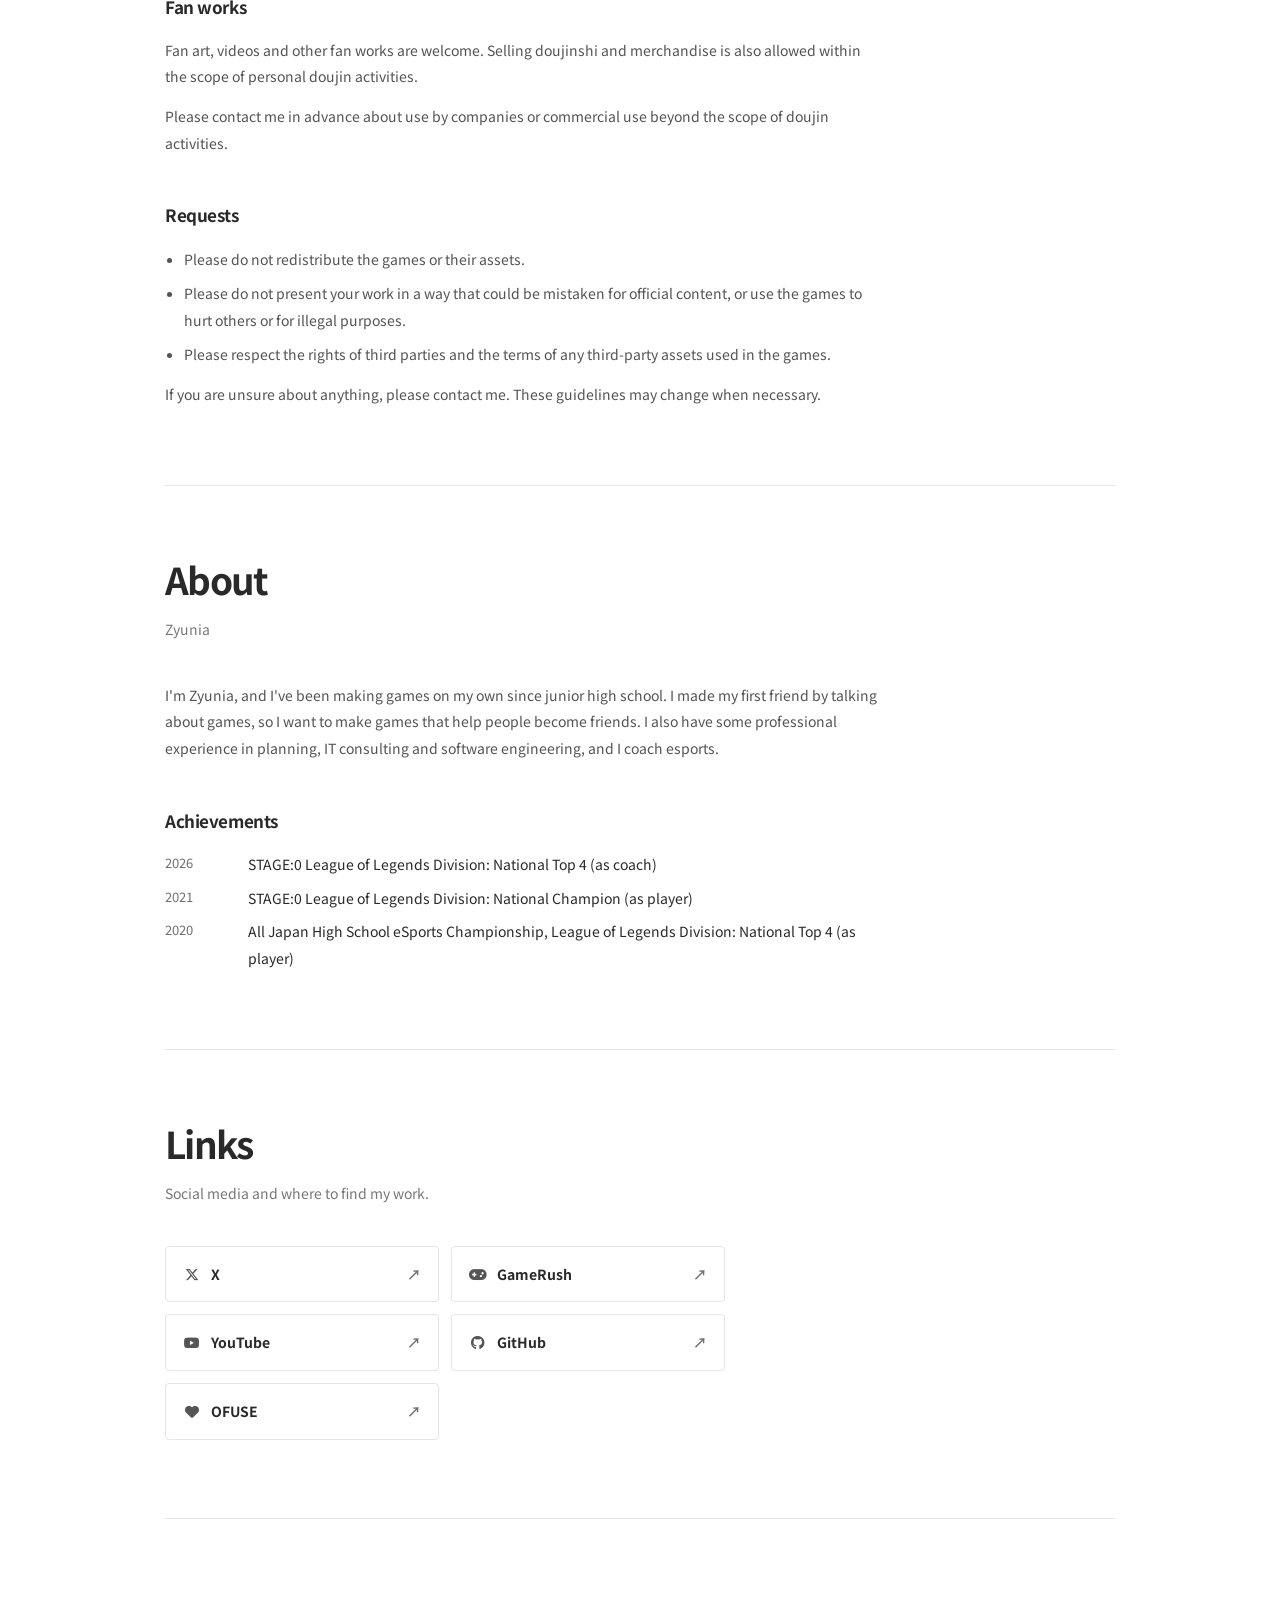
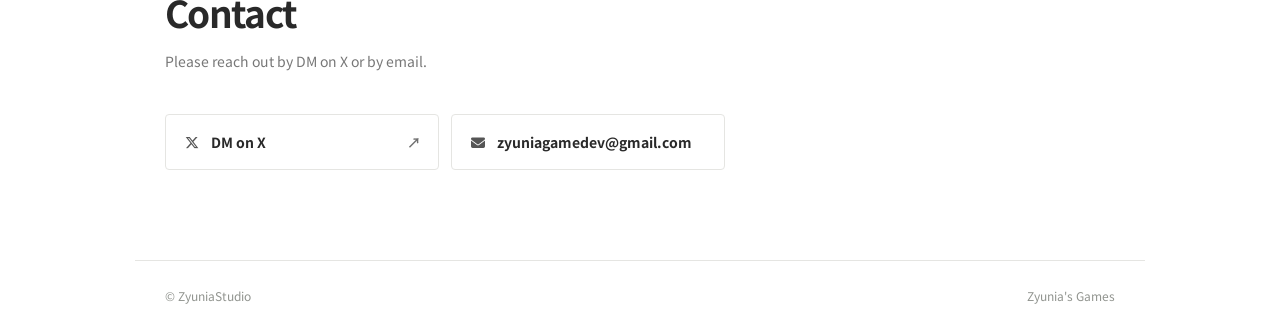
==== commit c2977604: "Update games and play counts from GameRush" ====
--- a/en/index.html
+++ b/en/index.html
@@ -54,40 +54,46 @@
       <h1 class="heading reveal">Games</h1>
       <p class="lead reveal">Games I've made and games I'm working on.</p>
       <div class="grid">
+        <a class="game reveal" href="https://gamerush.jp/g/t0ZRjDe" target="_blank" rel="noopener noreferrer">
+          <div class="art art-square"><img class="art-backdrop" src="/img/gamerush-t0ZRjDe.webp" alt="" aria-hidden="true" width="720" height="720" loading="lazy" decoding="async"><img src="/img/gamerush-t0ZRjDe.webp" alt="日本シミュレーター" width="720" height="720" fetchpriority="high"><span class="badge">Most played</span></div>
+          <div class="title-line"><h3>日本シミュレーター</h3><span class="status play"><i class="icon icon-play" aria-hidden="true"></i>Play</span></div>
+          <p class="stats"><span><i class="icon icon-play" aria-hidden="true"></i>84,286 plays</span><span><i class="icon icon-heart" aria-hidden="true"></i>826 favorites</span></p>
+          <p class="desc">所持金0円。ヤバダ電機の「ブレステ5」は97,980円。しかもソフトは別売り。</p>
+        </a>
         <a class="game reveal" href="https://gamerush.jp/g/lT32jMu" target="_blank" rel="noopener noreferrer">
-          <div class="art art-square"><img class="art-backdrop" src="/img/gamerush-lT32jMu.webp" alt="" aria-hidden="true" width="720" height="720" loading="lazy" decoding="async"><img src="/img/gamerush-lT32jMu.webp" alt="False Bottom: Nobody Noticed" width="720" height="720" fetchpriority="high"><span class="badge">Most played</span></div>
+          <div class="art art-square"><img class="art-backdrop" src="/img/gamerush-lT32jMu.webp" alt="" aria-hidden="true" width="720" height="720" loading="lazy" decoding="async"><img src="/img/gamerush-lT32jMu.webp" alt="False Bottom: Nobody Noticed" width="720" height="720"></div>
           <div class="title-line"><h3>False Bottom: Nobody Noticed</h3><span class="status play"><i class="icon icon-play" aria-hidden="true"></i>Play</span></div>
-          <p class="stats"><span><i class="icon icon-play" aria-hidden="true"></i>83,091 plays</span><span><i class="icon icon-heart" aria-hidden="true"></i>29 favorites</span></p>
+          <p class="stats"><span><i class="icon icon-play" aria-hidden="true"></i>83,292 plays</span><span><i class="icon icon-heart" aria-hidden="true"></i>30 favorites</span></p>
           <p class="desc">Just trace the bottom of a bento box with your finger. Each round takes 30 seconds!</p>
-        </a>
-        <a class="game reveal" href="https://gamerush.jp/g/t0ZRjDe" target="_blank" rel="noopener noreferrer">
-          <div class="art art-square"><img class="art-backdrop" src="/img/gamerush-t0ZRjDe.webp" alt="" aria-hidden="true" width="720" height="720" loading="lazy" decoding="async"><img src="/img/gamerush-t0ZRjDe.webp" alt="日本シミュレーター" width="720" height="720"></div>
-          <div class="title-line"><h3>日本シミュレーター</h3><span class="status play"><i class="icon icon-play" aria-hidden="true"></i>Play</span></div>
-          <p class="stats"><span><i class="icon icon-play" aria-hidden="true"></i>79,467 plays</span><span><i class="icon icon-heart" aria-hidden="true"></i>754 favorites</span></p>
-          <p class="desc">所持金0円。ヤバダ電機の「ブレステ5」は97,980円。しかもソフトは別売り。</p>
         </a>
         <a class="game reveal" href="https://gamerush.jp/g/4zoyW6a" target="_blank" rel="noopener noreferrer">
           <div class="art"><img src="/img/kokokomai.webp" alt="Old Old Old Rice, Cooked Fresh" width="1280" height="720" loading="lazy" decoding="async"></div>
           <div class="title-line"><h3>Old Old Old Rice, Cooked Fresh</h3><span class="status play"><i class="icon icon-play" aria-hidden="true"></i>Play</span></div>
-          <p class="stats"><span><i class="icon icon-play" aria-hidden="true"></i>33,078 plays</span><span><i class="icon icon-heart" aria-hidden="true"></i>51 favorites</span></p>
+          <p class="stats"><span><i class="icon icon-play" aria-hidden="true"></i>33,188 plays</span><span><i class="icon icon-heart" aria-hidden="true"></i>52 favorites</span></p>
           <p class="desc">Cook stockpiled old rice in a clay pot until it tastes freshly harvested.</p>
         </a>
         <a class="game reveal" href="https://gamerush.jp/g/yJ9JFMc" target="_blank" rel="noopener noreferrer">
           <div class="art"><img src="/img/ikareta.webp" alt="Crazy Eleven" width="720" height="405" loading="lazy" decoding="async"></div>
           <div class="title-line"><h3>Crazy Eleven</h3><span class="status play"><i class="icon icon-play" aria-hidden="true"></i>Play</span></div>
-          <p class="stats"><span><i class="icon icon-play" aria-hidden="true"></i>24,862 plays</span><span><i class="icon icon-heart" aria-hidden="true"></i>151 favorites</span></p>
+          <p class="stats"><span><i class="icon icon-play" aria-hidden="true"></i>25,045 plays</span><span><i class="icon icon-heart" aria-hidden="true"></i>155 favorites</span></p>
           <p class="desc">Roguelike × soccer.</p>
+        </a>
+        <a class="game reveal" href="https://gamerush.jp/g/8NmEOSd" target="_blank" rel="noopener noreferrer">
+          <div class="art art-square"><img class="art-backdrop" src="/img/gamerush-8NmEOSd.webp" alt="" aria-hidden="true" width="720" height="720" loading="lazy" decoding="async"><img src="/img/gamerush-8NmEOSd.webp" alt="たれ耳うさぎを撫でて！" width="720" height="720" loading="lazy" decoding="async"></div>
+          <div class="title-line"><h3>たれ耳うさぎを撫でて！</h3><span class="status play"><i class="icon icon-play" aria-hidden="true"></i>Play</span></div>
+          <p class="stats"><span><i class="icon icon-play" aria-hidden="true"></i>6,930 plays</span><span><i class="icon icon-heart" aria-hidden="true"></i>34 favorites</span></p>
+          <p class="desc">モフモフのたれ耳うさぎを、ただ撫でるだけ。</p>
         </a>
         <a class="game reveal" href="https://gamerush.jp/g/GZwhcbc" target="_blank" rel="noopener noreferrer">
           <div class="art"><img src="/img/60-survivor.webp" alt="60-Second Rampage Survivor" width="720" height="405" loading="lazy" decoding="async"></div>
           <div class="title-line"><h3>60-Second Rampage Survivor</h3><span class="status play"><i class="icon icon-play" aria-hidden="true"></i>Play</span></div>
-          <p class="stats"><span><i class="icon icon-play" aria-hidden="true"></i>464 plays</span><span><i class="icon icon-heart" aria-hidden="true"></i>10 favorites</span></p>
+          <p class="stats"><span><i class="icon icon-play" aria-hidden="true"></i>469 plays</span><span><i class="icon icon-heart" aria-hidden="true"></i>10 favorites</span></p>
           <p class="desc">A survivor game where you aim for the top in 60 seconds.</p>
         </a>
         <a class="game reveal" href="https://gamerush.jp/g/gGlyAV8" target="_blank" rel="noopener noreferrer">
           <div class="art"><img src="/img/one-shot-chaos.webp" alt="ONE SHOT CHAOS" width="720" height="405" loading="lazy" decoding="async"></div>
           <div class="title-line"><h3>ONE SHOT CHAOS</h3><span class="status play"><i class="icon icon-play" aria-hidden="true"></i>Play</span></div>
-          <p class="stats"><span><i class="icon icon-play" aria-hidden="true"></i>372 plays</span><span><i class="icon icon-heart" aria-hidden="true"></i>12 favorites</span></p>
+          <p class="stats"><span><i class="icon icon-play" aria-hidden="true"></i>374 plays</span><span><i class="icon icon-heart" aria-hidden="true"></i>12 favorites</span></p>
           <p class="desc">A satisfying puzzle game where one shot can destroy everything.</p>
         </a>
         <div class="game reveal">
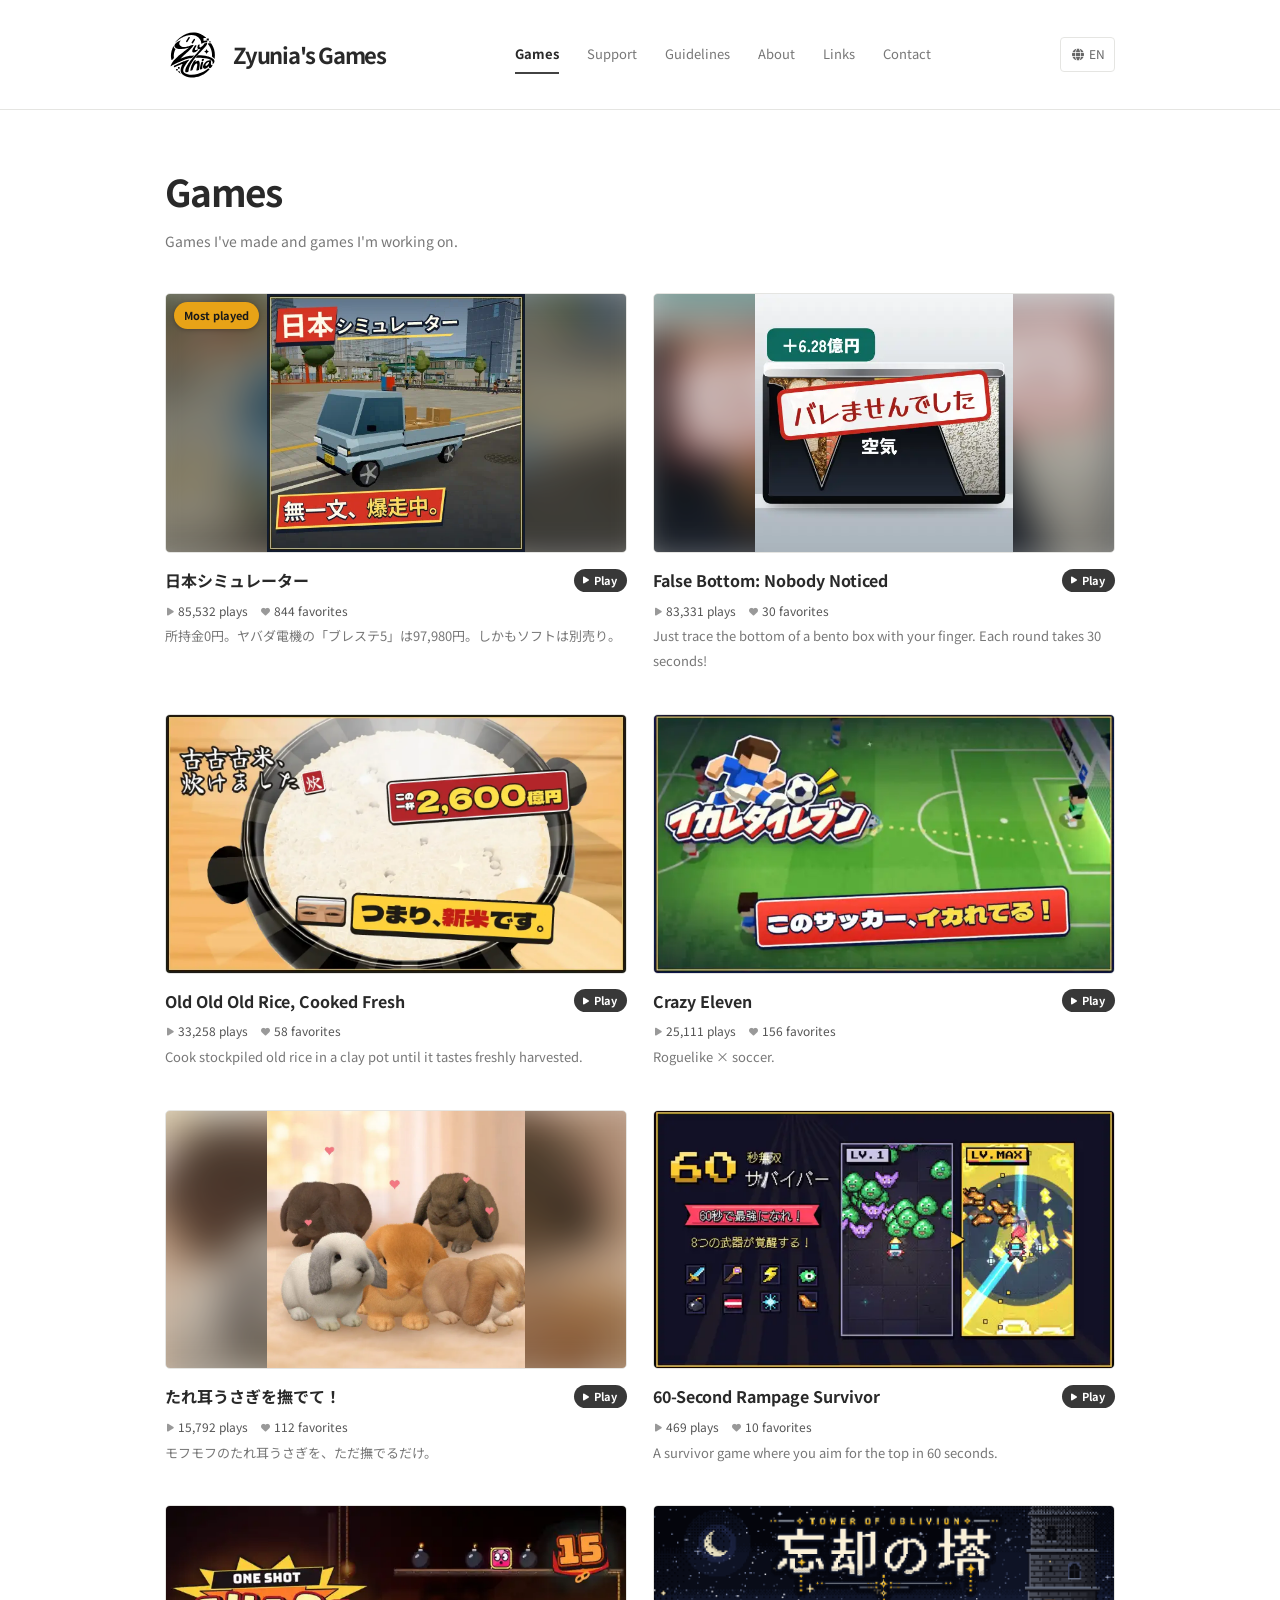
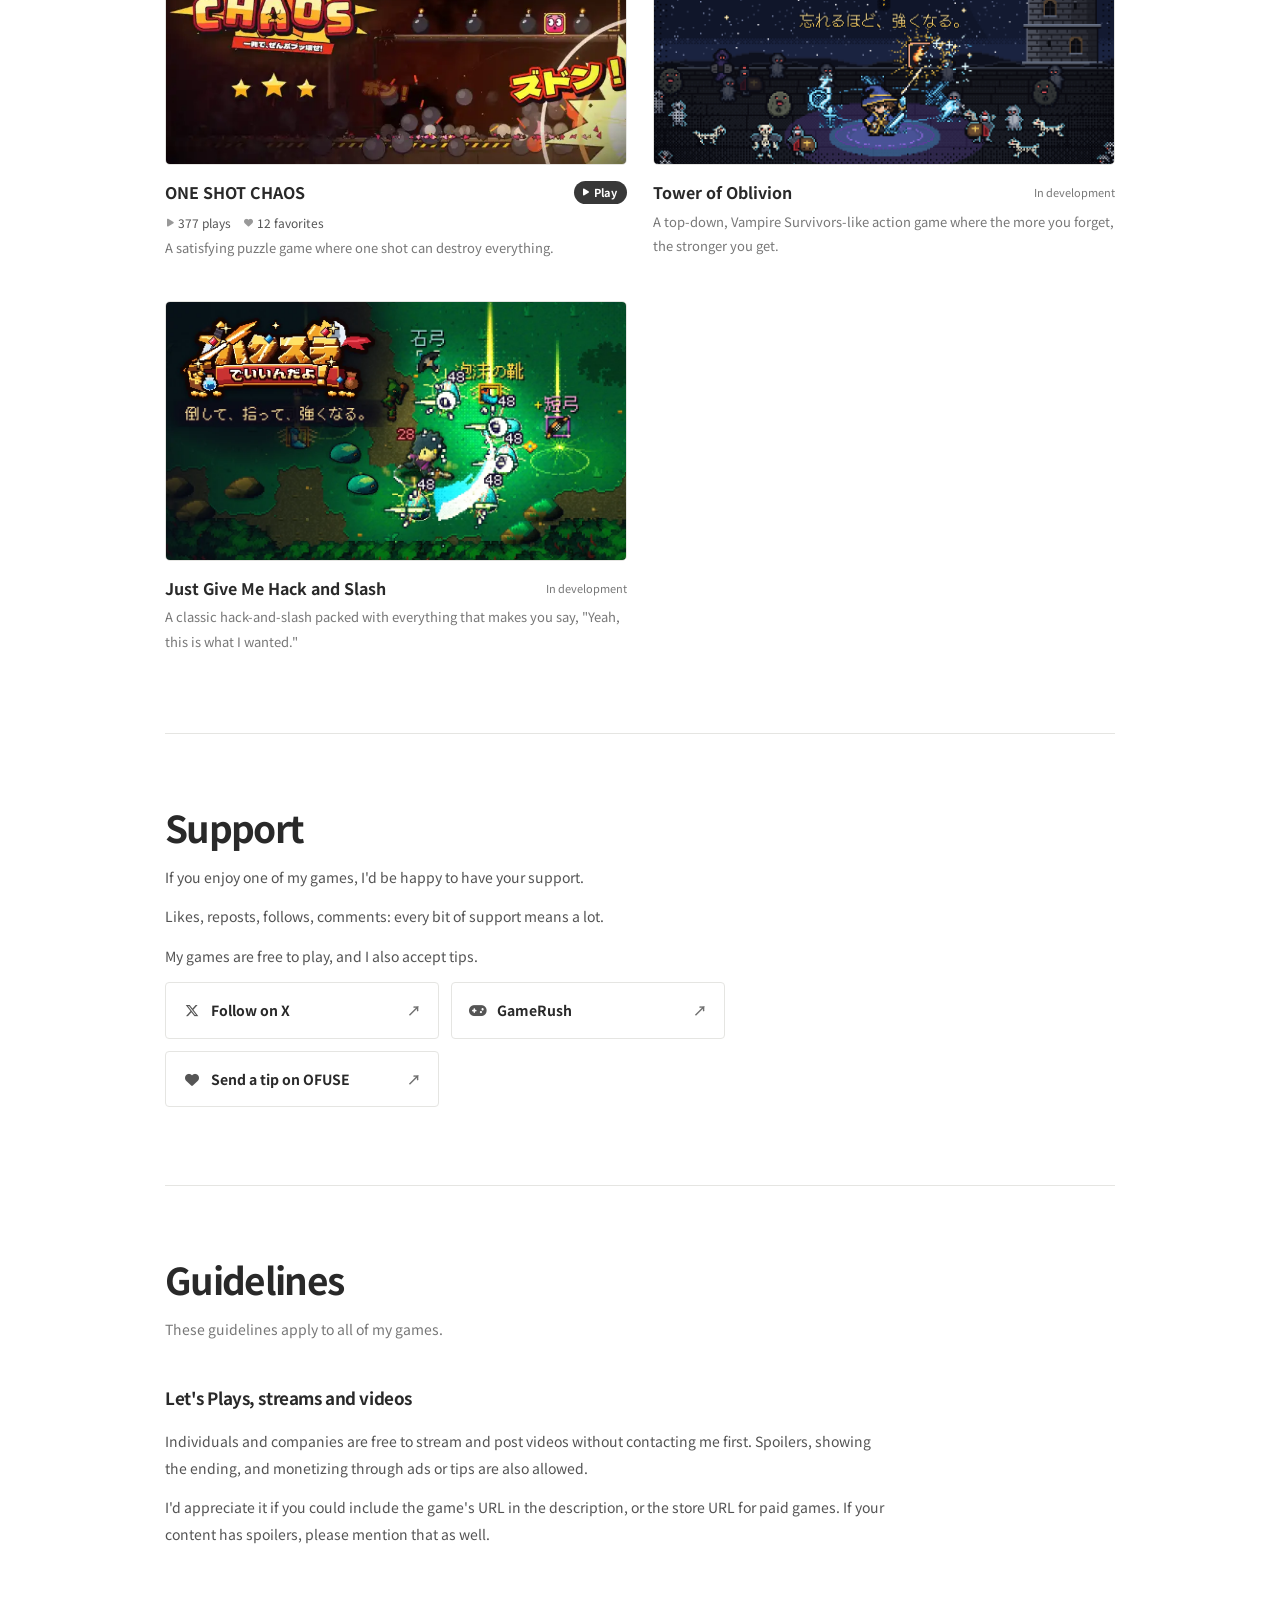
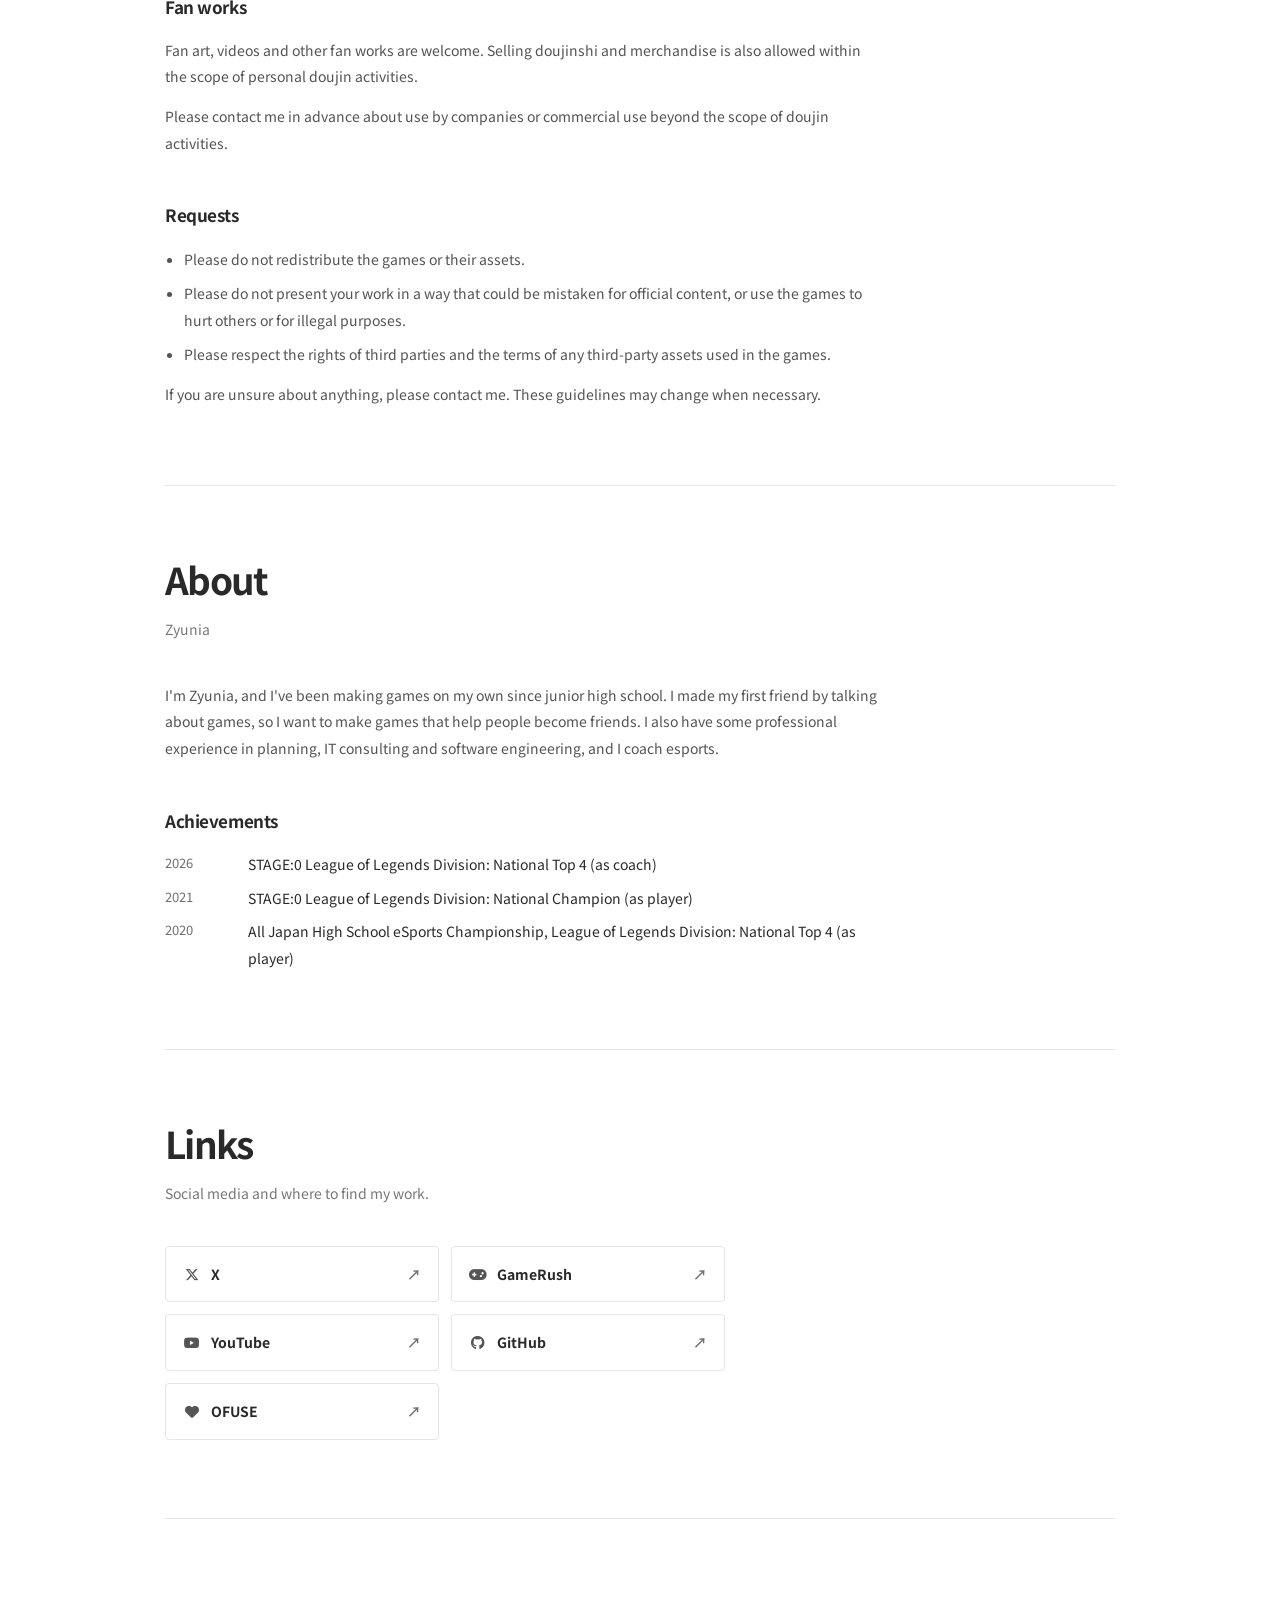
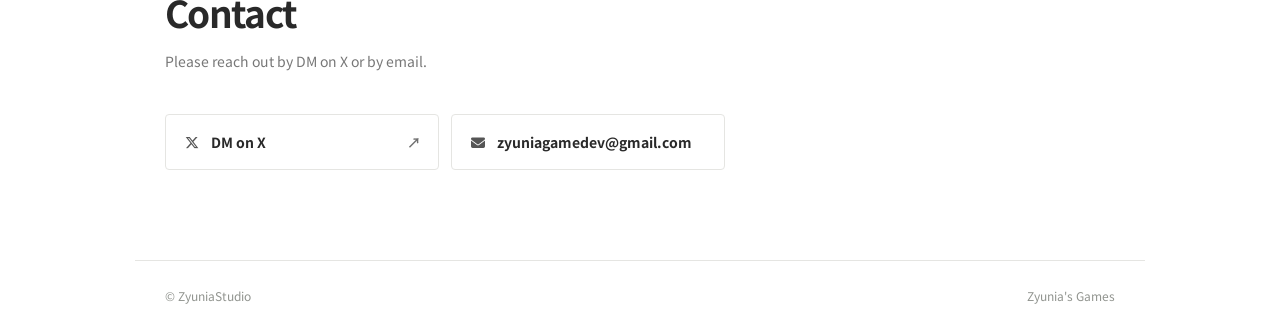
==== commit 8b17604d: "Update games and play counts from GameRush" ====
--- a/en/index.html
+++ b/en/index.html
@@ -57,31 +57,31 @@
         <a class="game reveal" href="https://gamerush.jp/g/t0ZRjDe" target="_blank" rel="noopener noreferrer">
           <div class="art art-square"><img class="art-backdrop" src="/img/gamerush-t0ZRjDe.webp" alt="" aria-hidden="true" width="720" height="720" loading="lazy" decoding="async"><img src="/img/gamerush-t0ZRjDe.webp" alt="日本シミュレーター" width="720" height="720" fetchpriority="high"><span class="badge">Most played</span></div>
           <div class="title-line"><h3>日本シミュレーター</h3><span class="status play"><i class="icon icon-play" aria-hidden="true"></i>Play</span></div>
-          <p class="stats"><span><i class="icon icon-play" aria-hidden="true"></i>84,286 plays</span><span><i class="icon icon-heart" aria-hidden="true"></i>826 favorites</span></p>
+          <p class="stats"><span><i class="icon icon-play" aria-hidden="true"></i>85,532 plays</span><span><i class="icon icon-heart" aria-hidden="true"></i>844 favorites</span></p>
           <p class="desc">所持金0円。ヤバダ電機の「ブレステ5」は97,980円。しかもソフトは別売り。</p>
         </a>
         <a class="game reveal" href="https://gamerush.jp/g/lT32jMu" target="_blank" rel="noopener noreferrer">
           <div class="art art-square"><img class="art-backdrop" src="/img/gamerush-lT32jMu.webp" alt="" aria-hidden="true" width="720" height="720" loading="lazy" decoding="async"><img src="/img/gamerush-lT32jMu.webp" alt="False Bottom: Nobody Noticed" width="720" height="720"></div>
           <div class="title-line"><h3>False Bottom: Nobody Noticed</h3><span class="status play"><i class="icon icon-play" aria-hidden="true"></i>Play</span></div>
-          <p class="stats"><span><i class="icon icon-play" aria-hidden="true"></i>83,292 plays</span><span><i class="icon icon-heart" aria-hidden="true"></i>30 favorites</span></p>
+          <p class="stats"><span><i class="icon icon-play" aria-hidden="true"></i>83,331 plays</span><span><i class="icon icon-heart" aria-hidden="true"></i>30 favorites</span></p>
           <p class="desc">Just trace the bottom of a bento box with your finger. Each round takes 30 seconds!</p>
         </a>
         <a class="game reveal" href="https://gamerush.jp/g/4zoyW6a" target="_blank" rel="noopener noreferrer">
           <div class="art"><img src="/img/kokokomai.webp" alt="Old Old Old Rice, Cooked Fresh" width="1280" height="720" loading="lazy" decoding="async"></div>
           <div class="title-line"><h3>Old Old Old Rice, Cooked Fresh</h3><span class="status play"><i class="icon icon-play" aria-hidden="true"></i>Play</span></div>
-          <p class="stats"><span><i class="icon icon-play" aria-hidden="true"></i>33,188 plays</span><span><i class="icon icon-heart" aria-hidden="true"></i>52 favorites</span></p>
+          <p class="stats"><span><i class="icon icon-play" aria-hidden="true"></i>33,258 plays</span><span><i class="icon icon-heart" aria-hidden="true"></i>58 favorites</span></p>
           <p class="desc">Cook stockpiled old rice in a clay pot until it tastes freshly harvested.</p>
         </a>
         <a class="game reveal" href="https://gamerush.jp/g/yJ9JFMc" target="_blank" rel="noopener noreferrer">
           <div class="art"><img src="/img/ikareta.webp" alt="Crazy Eleven" width="720" height="405" loading="lazy" decoding="async"></div>
           <div class="title-line"><h3>Crazy Eleven</h3><span class="status play"><i class="icon icon-play" aria-hidden="true"></i>Play</span></div>
-          <p class="stats"><span><i class="icon icon-play" aria-hidden="true"></i>25,045 plays</span><span><i class="icon icon-heart" aria-hidden="true"></i>155 favorites</span></p>
+          <p class="stats"><span><i class="icon icon-play" aria-hidden="true"></i>25,111 plays</span><span><i class="icon icon-heart" aria-hidden="true"></i>156 favorites</span></p>
           <p class="desc">Roguelike × soccer.</p>
         </a>
         <a class="game reveal" href="https://gamerush.jp/g/8NmEOSd" target="_blank" rel="noopener noreferrer">
           <div class="art art-square"><img class="art-backdrop" src="/img/gamerush-8NmEOSd.webp" alt="" aria-hidden="true" width="720" height="720" loading="lazy" decoding="async"><img src="/img/gamerush-8NmEOSd.webp" alt="たれ耳うさぎを撫でて！" width="720" height="720" loading="lazy" decoding="async"></div>
           <div class="title-line"><h3>たれ耳うさぎを撫でて！</h3><span class="status play"><i class="icon icon-play" aria-hidden="true"></i>Play</span></div>
-          <p class="stats"><span><i class="icon icon-play" aria-hidden="true"></i>6,930 plays</span><span><i class="icon icon-heart" aria-hidden="true"></i>34 favorites</span></p>
+          <p class="stats"><span><i class="icon icon-play" aria-hidden="true"></i>15,792 plays</span><span><i class="icon icon-heart" aria-hidden="true"></i>112 favorites</span></p>
           <p class="desc">モフモフのたれ耳うさぎを、ただ撫でるだけ。</p>
         </a>
         <a class="game reveal" href="https://gamerush.jp/g/GZwhcbc" target="_blank" rel="noopener noreferrer">
@@ -93,7 +93,7 @@
         <a class="game reveal" href="https://gamerush.jp/g/gGlyAV8" target="_blank" rel="noopener noreferrer">
           <div class="art"><img src="/img/one-shot-chaos.webp" alt="ONE SHOT CHAOS" width="720" height="405" loading="lazy" decoding="async"></div>
           <div class="title-line"><h3>ONE SHOT CHAOS</h3><span class="status play"><i class="icon icon-play" aria-hidden="true"></i>Play</span></div>
-          <p class="stats"><span><i class="icon icon-play" aria-hidden="true"></i>374 plays</span><span><i class="icon icon-heart" aria-hidden="true"></i>12 favorites</span></p>
+          <p class="stats"><span><i class="icon icon-play" aria-hidden="true"></i>377 plays</span><span><i class="icon icon-heart" aria-hidden="true"></i>12 favorites</span></p>
           <p class="desc">A satisfying puzzle game where one shot can destroy everything.</p>
         </a>
         <div class="game reveal">
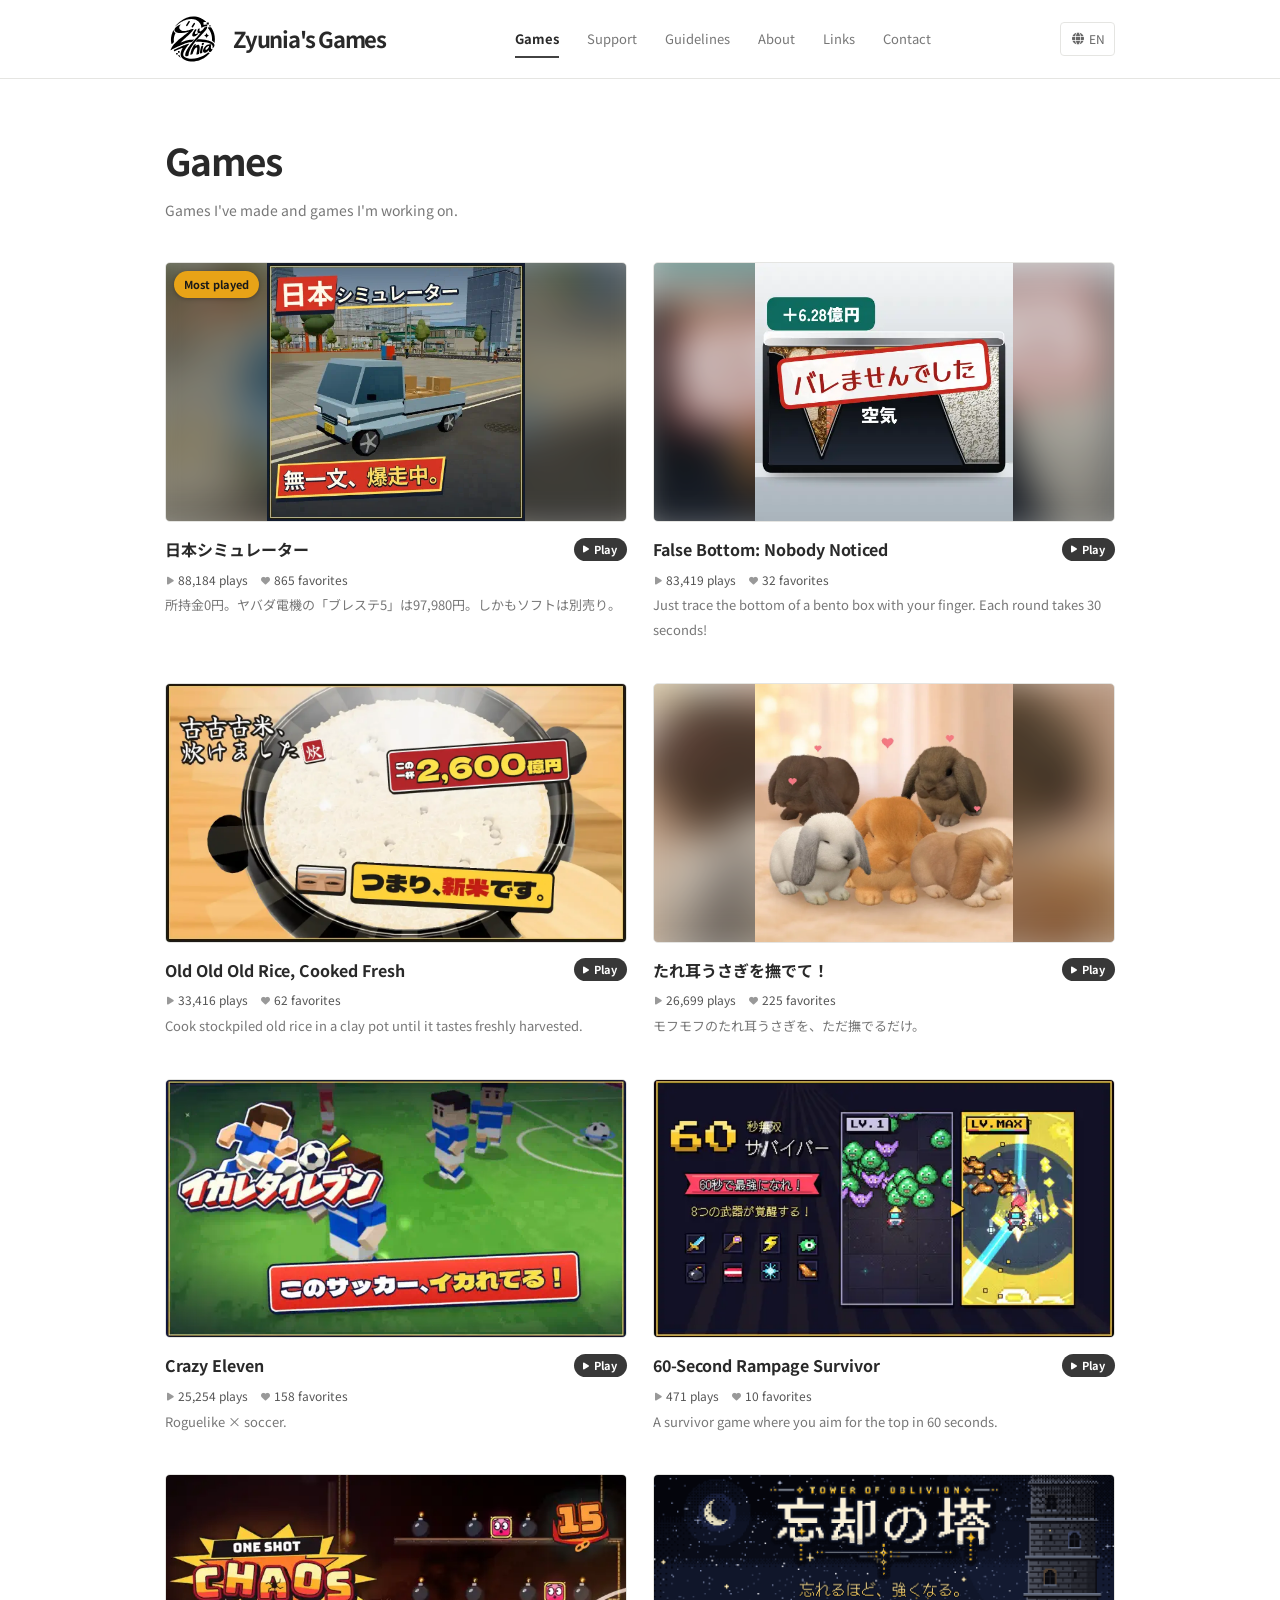
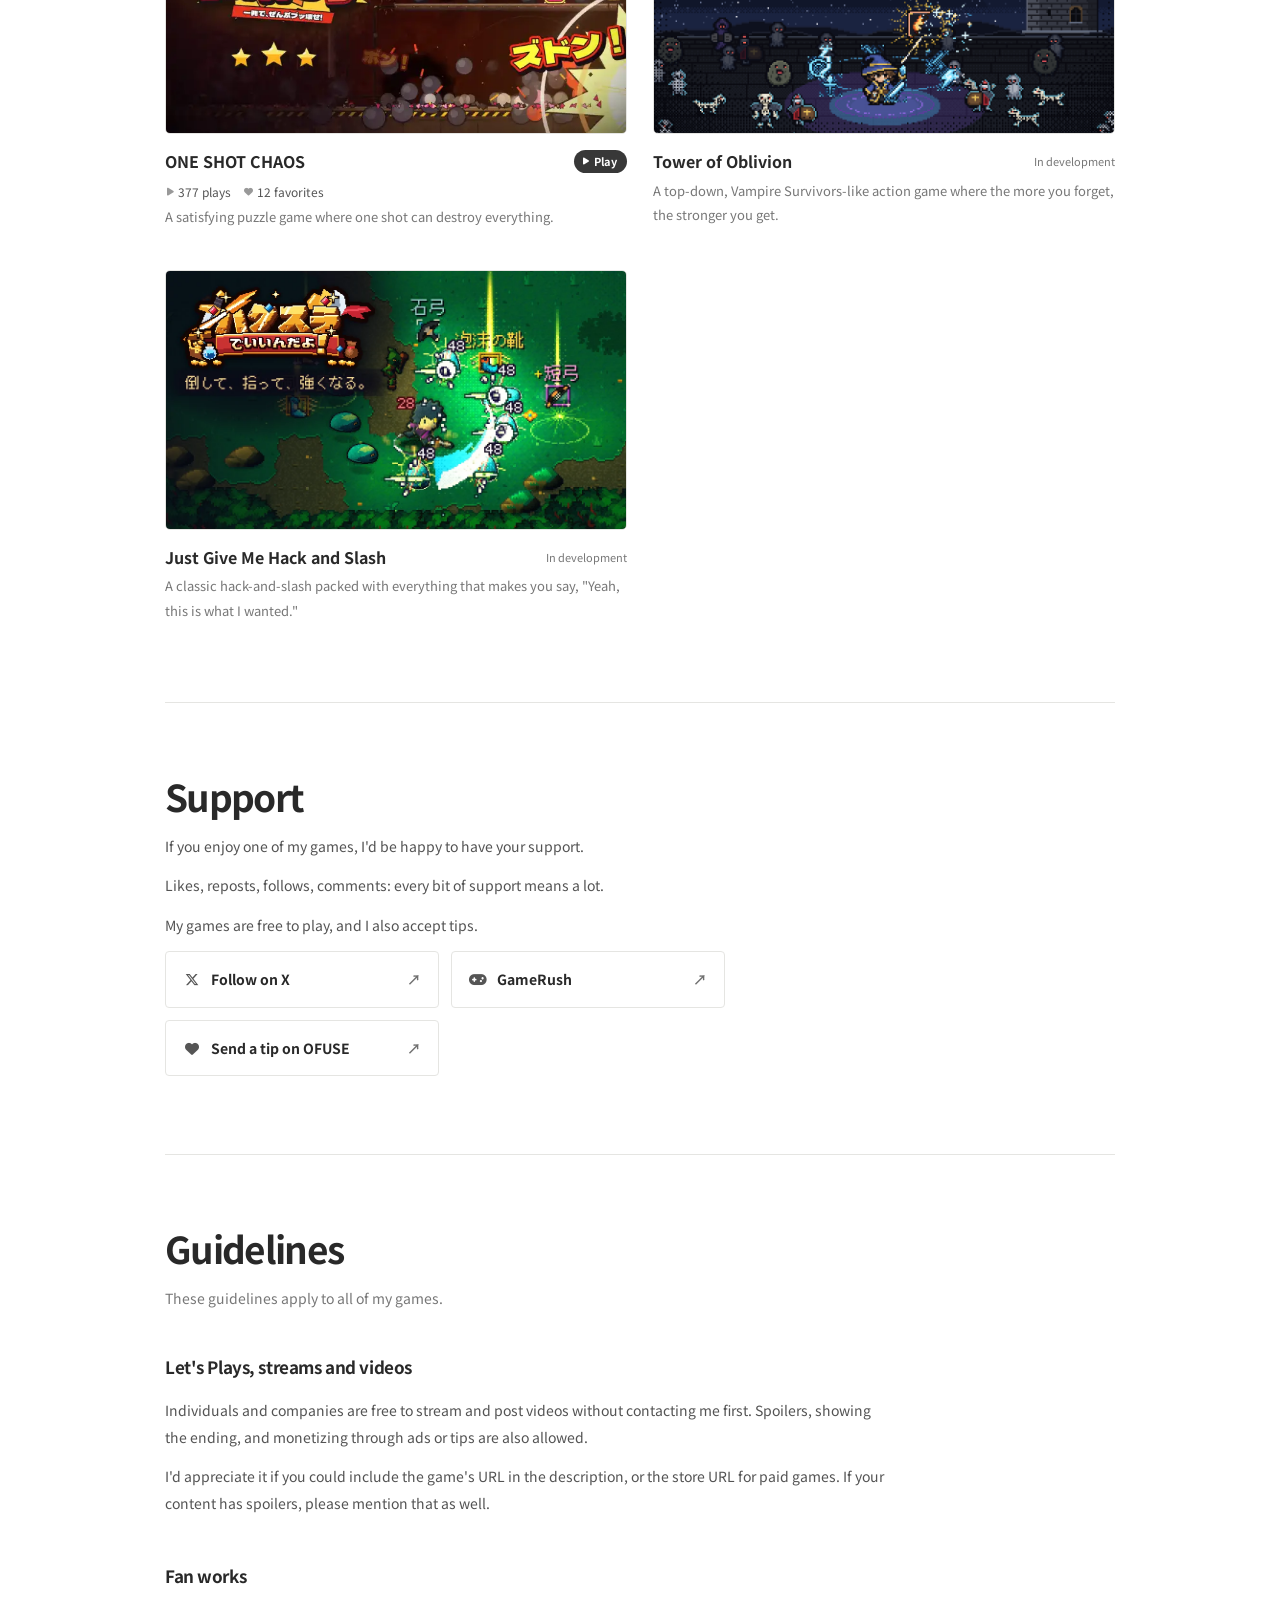
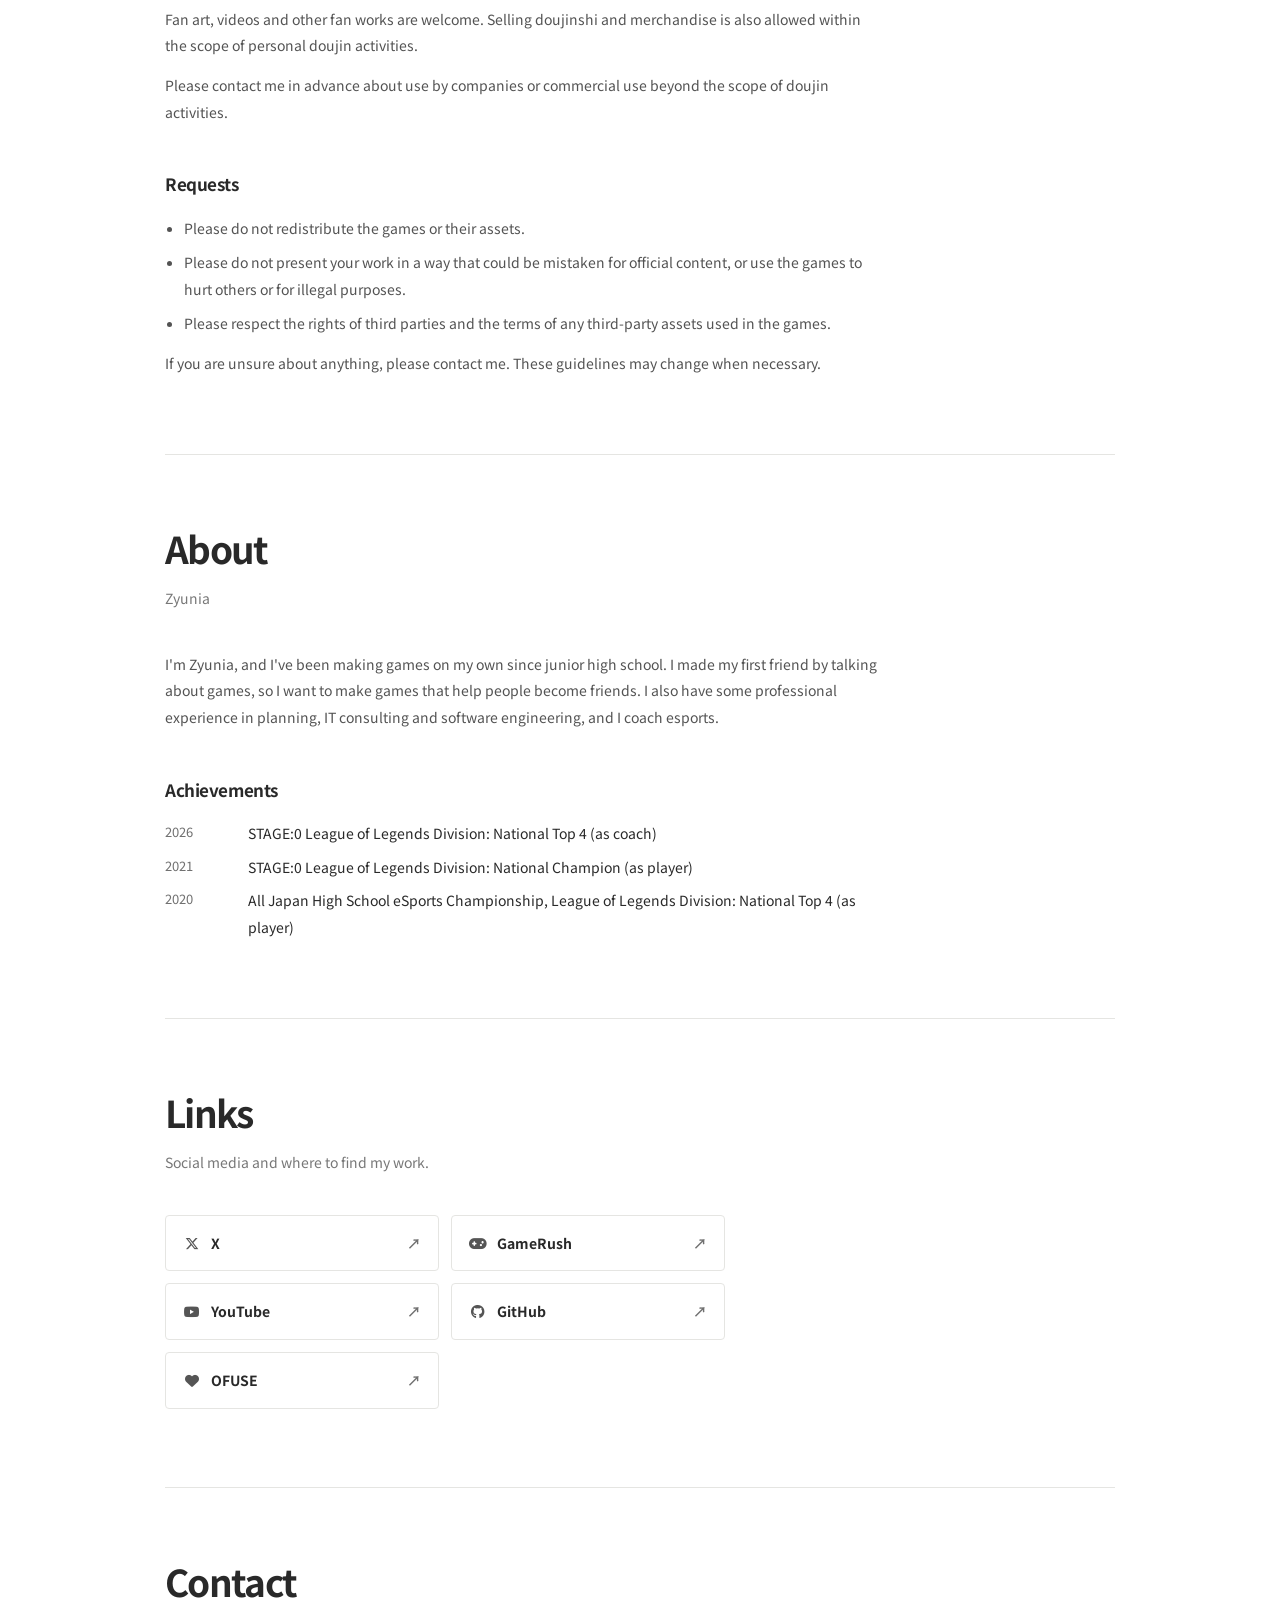
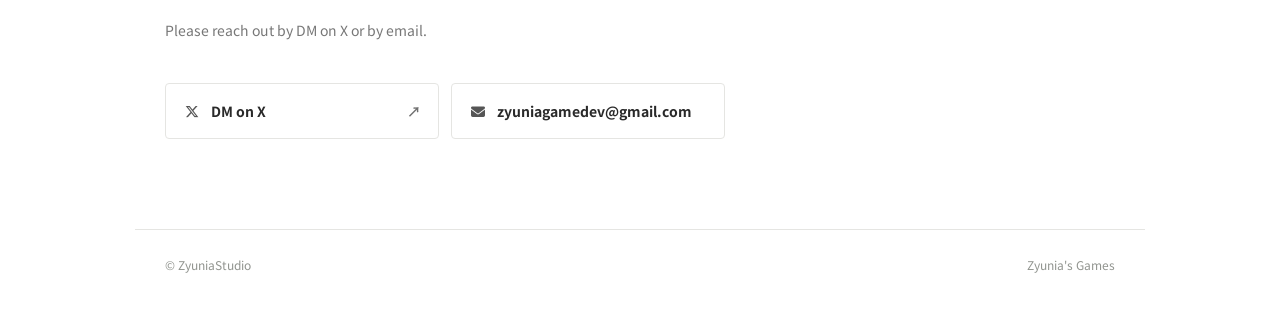
==== commit 0d3d0a21: "Update games and play counts from GameRush" ====
--- a/en/index.html
+++ b/en/index.html
@@ -57,37 +57,37 @@
         <a class="game reveal" href="https://gamerush.jp/g/t0ZRjDe" target="_blank" rel="noopener noreferrer">
           <div class="art art-square"><img class="art-backdrop" src="/img/gamerush-t0ZRjDe.webp" alt="" aria-hidden="true" width="720" height="720" loading="lazy" decoding="async"><img src="/img/gamerush-t0ZRjDe.webp" alt="日本シミュレーター" width="720" height="720" fetchpriority="high"><span class="badge">Most played</span></div>
           <div class="title-line"><h3>日本シミュレーター</h3><span class="status play"><i class="icon icon-play" aria-hidden="true"></i>Play</span></div>
-          <p class="stats"><span><i class="icon icon-play" aria-hidden="true"></i>85,532 plays</span><span><i class="icon icon-heart" aria-hidden="true"></i>844 favorites</span></p>
+          <p class="stats"><span><i class="icon icon-play" aria-hidden="true"></i>88,184 plays</span><span><i class="icon icon-heart" aria-hidden="true"></i>865 favorites</span></p>
           <p class="desc">所持金0円。ヤバダ電機の「ブレステ5」は97,980円。しかもソフトは別売り。</p>
         </a>
         <a class="game reveal" href="https://gamerush.jp/g/lT32jMu" target="_blank" rel="noopener noreferrer">
           <div class="art art-square"><img class="art-backdrop" src="/img/gamerush-lT32jMu.webp" alt="" aria-hidden="true" width="720" height="720" loading="lazy" decoding="async"><img src="/img/gamerush-lT32jMu.webp" alt="False Bottom: Nobody Noticed" width="720" height="720"></div>
           <div class="title-line"><h3>False Bottom: Nobody Noticed</h3><span class="status play"><i class="icon icon-play" aria-hidden="true"></i>Play</span></div>
-          <p class="stats"><span><i class="icon icon-play" aria-hidden="true"></i>83,331 plays</span><span><i class="icon icon-heart" aria-hidden="true"></i>30 favorites</span></p>
+          <p class="stats"><span><i class="icon icon-play" aria-hidden="true"></i>83,419 plays</span><span><i class="icon icon-heart" aria-hidden="true"></i>32 favorites</span></p>
           <p class="desc">Just trace the bottom of a bento box with your finger. Each round takes 30 seconds!</p>
         </a>
         <a class="game reveal" href="https://gamerush.jp/g/4zoyW6a" target="_blank" rel="noopener noreferrer">
           <div class="art"><img src="/img/kokokomai.webp" alt="Old Old Old Rice, Cooked Fresh" width="1280" height="720" loading="lazy" decoding="async"></div>
           <div class="title-line"><h3>Old Old Old Rice, Cooked Fresh</h3><span class="status play"><i class="icon icon-play" aria-hidden="true"></i>Play</span></div>
-          <p class="stats"><span><i class="icon icon-play" aria-hidden="true"></i>33,258 plays</span><span><i class="icon icon-heart" aria-hidden="true"></i>58 favorites</span></p>
+          <p class="stats"><span><i class="icon icon-play" aria-hidden="true"></i>33,416 plays</span><span><i class="icon icon-heart" aria-hidden="true"></i>62 favorites</span></p>
           <p class="desc">Cook stockpiled old rice in a clay pot until it tastes freshly harvested.</p>
+        </a>
+        <a class="game reveal" href="https://gamerush.jp/g/8NmEOSd" target="_blank" rel="noopener noreferrer">
+          <div class="art art-square"><img class="art-backdrop" src="/img/gamerush-8NmEOSd.webp" alt="" aria-hidden="true" width="720" height="720" loading="lazy" decoding="async"><img src="/img/gamerush-8NmEOSd.webp" alt="たれ耳うさぎを撫でて！" width="720" height="720" loading="lazy" decoding="async"></div>
+          <div class="title-line"><h3>たれ耳うさぎを撫でて！</h3><span class="status play"><i class="icon icon-play" aria-hidden="true"></i>Play</span></div>
+          <p class="stats"><span><i class="icon icon-play" aria-hidden="true"></i>26,699 plays</span><span><i class="icon icon-heart" aria-hidden="true"></i>225 favorites</span></p>
+          <p class="desc">モフモフのたれ耳うさぎを、ただ撫でるだけ。</p>
         </a>
         <a class="game reveal" href="https://gamerush.jp/g/yJ9JFMc" target="_blank" rel="noopener noreferrer">
           <div class="art"><img src="/img/ikareta.webp" alt="Crazy Eleven" width="720" height="405" loading="lazy" decoding="async"></div>
           <div class="title-line"><h3>Crazy Eleven</h3><span class="status play"><i class="icon icon-play" aria-hidden="true"></i>Play</span></div>
-          <p class="stats"><span><i class="icon icon-play" aria-hidden="true"></i>25,111 plays</span><span><i class="icon icon-heart" aria-hidden="true"></i>156 favorites</span></p>
+          <p class="stats"><span><i class="icon icon-play" aria-hidden="true"></i>25,254 plays</span><span><i class="icon icon-heart" aria-hidden="true"></i>158 favorites</span></p>
           <p class="desc">Roguelike × soccer.</p>
-        </a>
-        <a class="game reveal" href="https://gamerush.jp/g/8NmEOSd" target="_blank" rel="noopener noreferrer">
-          <div class="art art-square"><img class="art-backdrop" src="/img/gamerush-8NmEOSd.webp" alt="" aria-hidden="true" width="720" height="720" loading="lazy" decoding="async"><img src="/img/gamerush-8NmEOSd.webp" alt="たれ耳うさぎを撫でて！" width="720" height="720" loading="lazy" decoding="async"></div>
-          <div class="title-line"><h3>たれ耳うさぎを撫でて！</h3><span class="status play"><i class="icon icon-play" aria-hidden="true"></i>Play</span></div>
-          <p class="stats"><span><i class="icon icon-play" aria-hidden="true"></i>15,792 plays</span><span><i class="icon icon-heart" aria-hidden="true"></i>112 favorites</span></p>
-          <p class="desc">モフモフのたれ耳うさぎを、ただ撫でるだけ。</p>
         </a>
         <a class="game reveal" href="https://gamerush.jp/g/GZwhcbc" target="_blank" rel="noopener noreferrer">
           <div class="art"><img src="/img/60-survivor.webp" alt="60-Second Rampage Survivor" width="720" height="405" loading="lazy" decoding="async"></div>
           <div class="title-line"><h3>60-Second Rampage Survivor</h3><span class="status play"><i class="icon icon-play" aria-hidden="true"></i>Play</span></div>
-          <p class="stats"><span><i class="icon icon-play" aria-hidden="true"></i>469 plays</span><span><i class="icon icon-heart" aria-hidden="true"></i>10 favorites</span></p>
+          <p class="stats"><span><i class="icon icon-play" aria-hidden="true"></i>471 plays</span><span><i class="icon icon-heart" aria-hidden="true"></i>10 favorites</span></p>
           <p class="desc">A survivor game where you aim for the top in 60 seconds.</p>
         </a>
         <a class="game reveal" href="https://gamerush.jp/g/gGlyAV8" target="_blank" rel="noopener noreferrer">
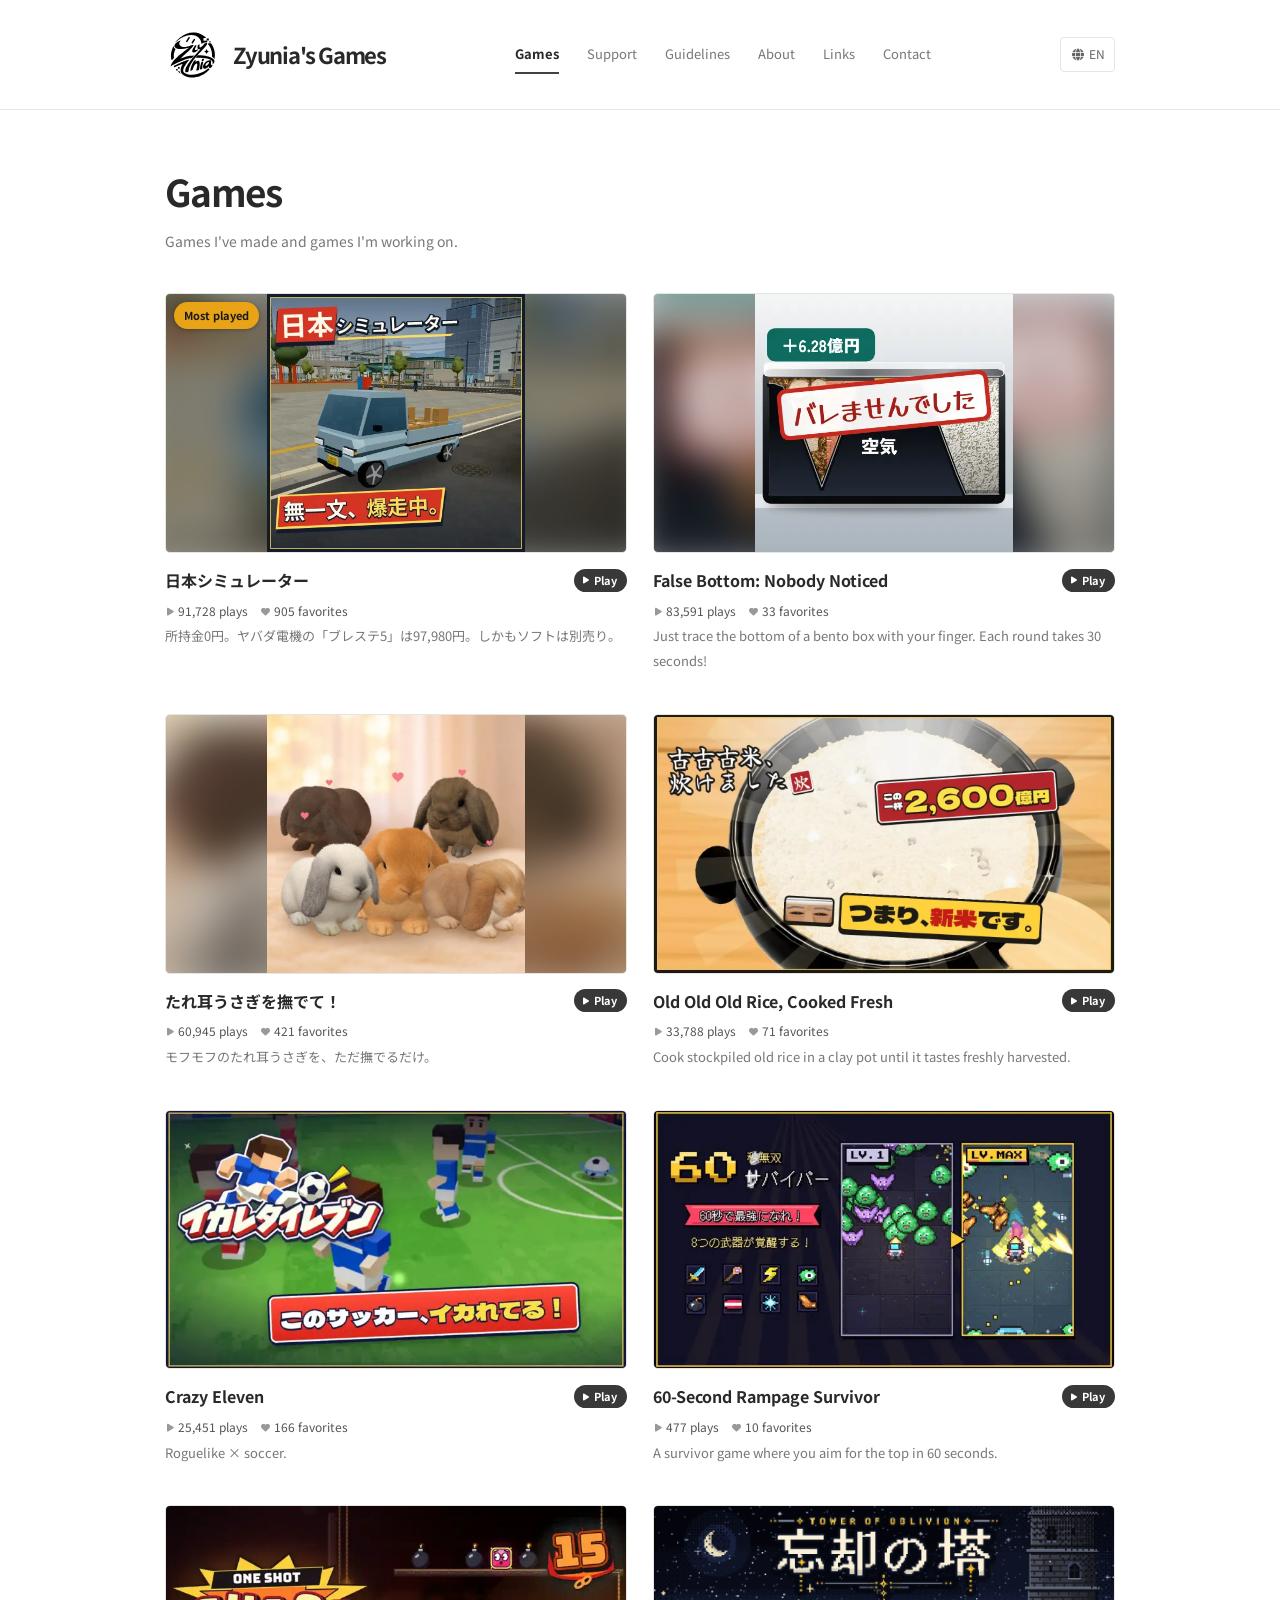
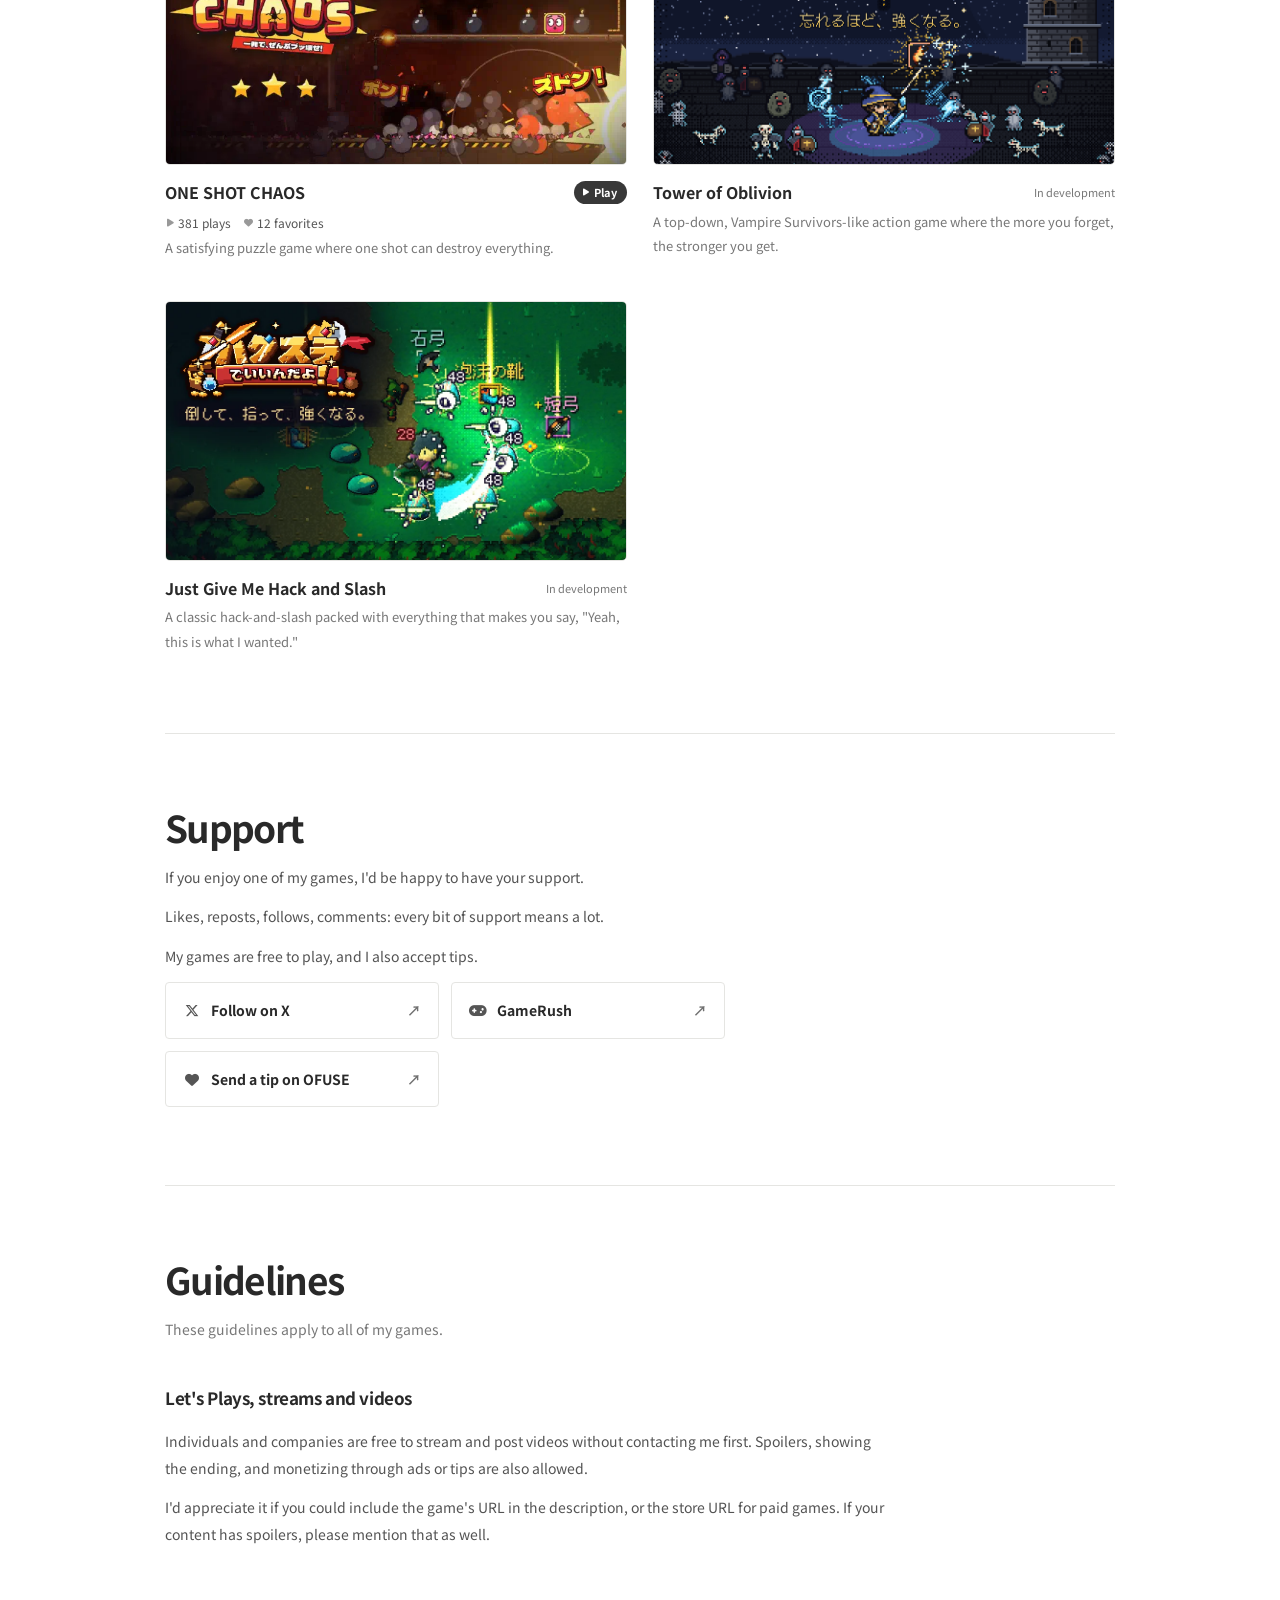
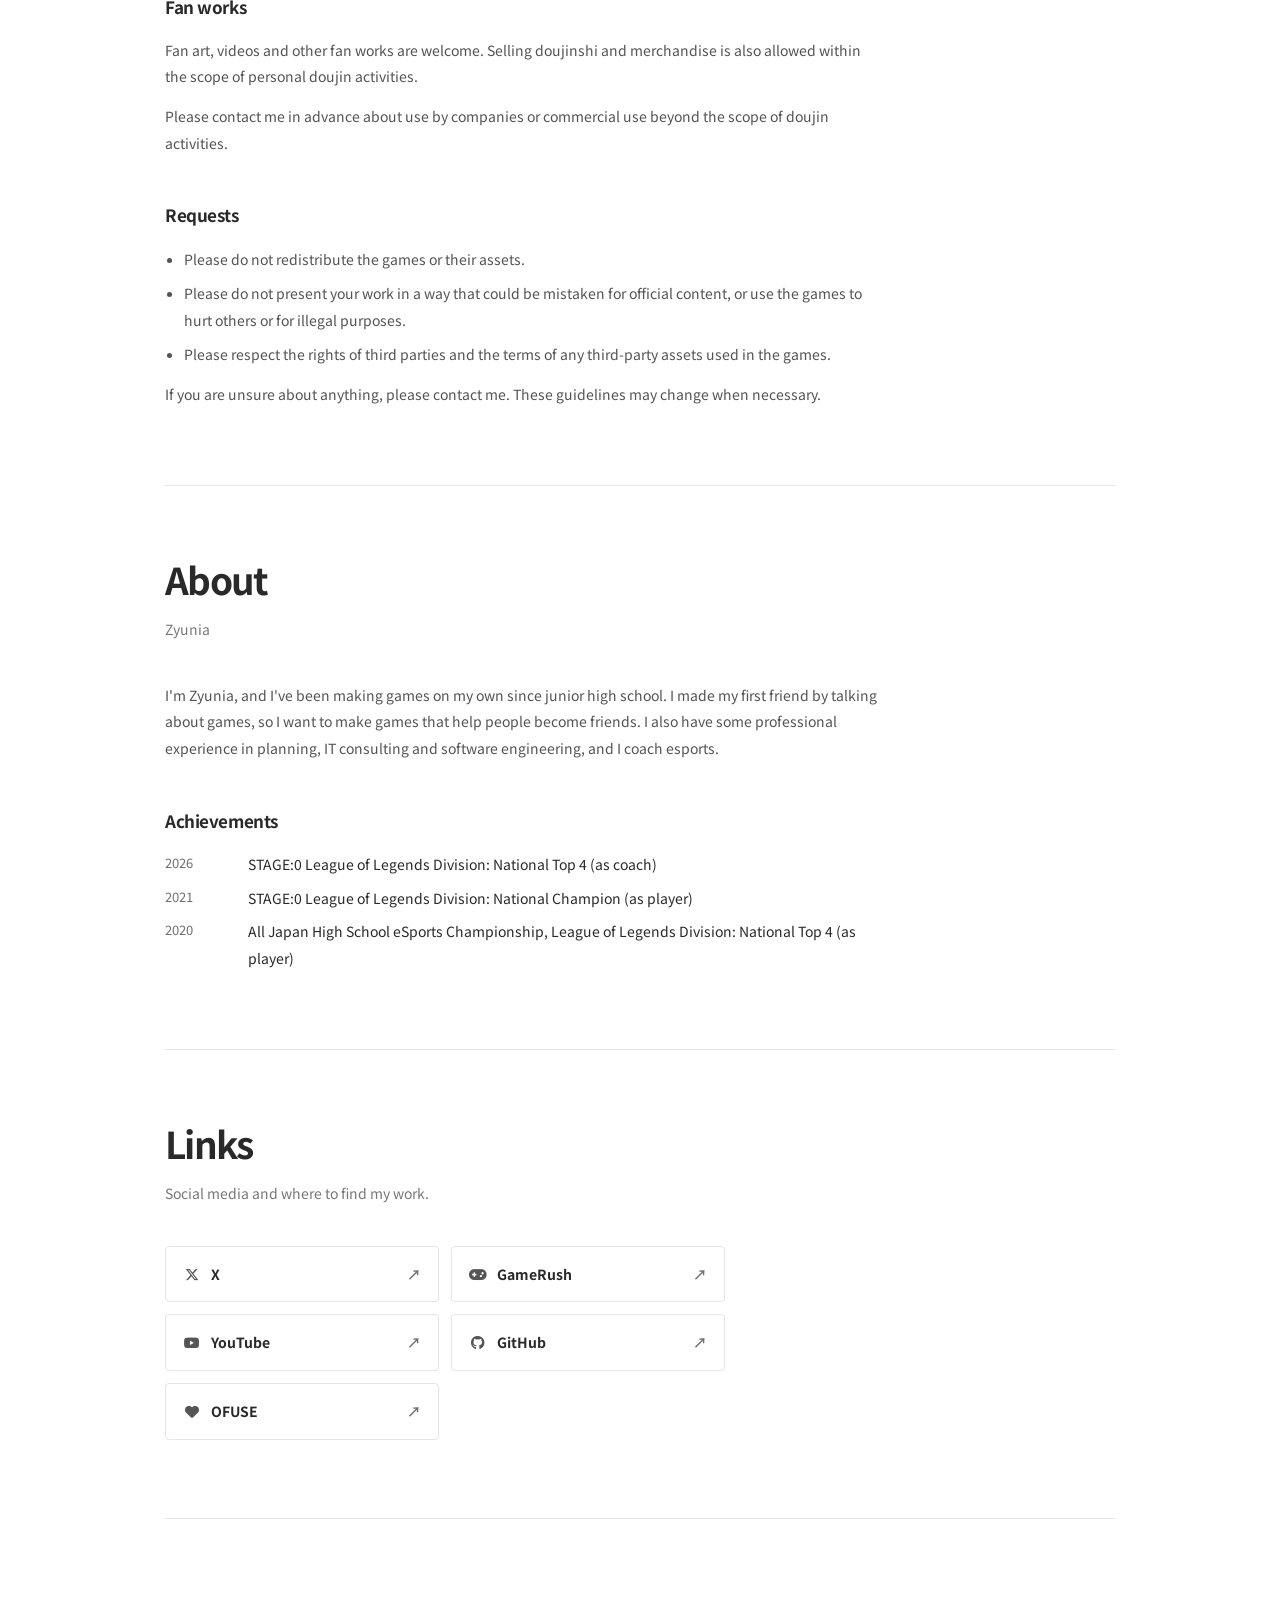
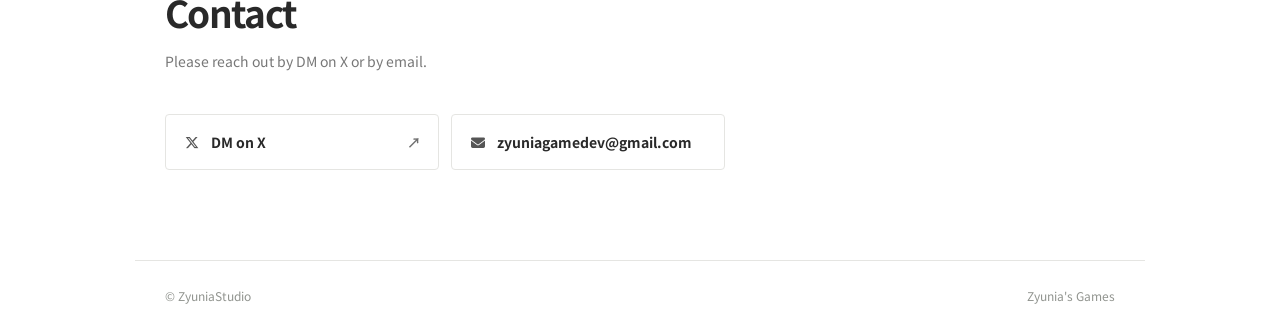
==== commit 50db0c82: "Update games and play counts from GameRush" ====
--- a/en/index.html
+++ b/en/index.html
@@ -57,43 +57,43 @@
         <a class="game reveal" href="https://gamerush.jp/g/t0ZRjDe" target="_blank" rel="noopener noreferrer">
           <div class="art art-square"><img class="art-backdrop" src="/img/gamerush-t0ZRjDe.webp" alt="" aria-hidden="true" width="720" height="720" loading="lazy" decoding="async"><img src="/img/gamerush-t0ZRjDe.webp" alt="日本シミュレーター" width="720" height="720" fetchpriority="high"><span class="badge">Most played</span></div>
           <div class="title-line"><h3>日本シミュレーター</h3><span class="status play"><i class="icon icon-play" aria-hidden="true"></i>Play</span></div>
-          <p class="stats"><span><i class="icon icon-play" aria-hidden="true"></i>88,184 plays</span><span><i class="icon icon-heart" aria-hidden="true"></i>865 favorites</span></p>
+          <p class="stats"><span><i class="icon icon-play" aria-hidden="true"></i>91,728 plays</span><span><i class="icon icon-heart" aria-hidden="true"></i>905 favorites</span></p>
           <p class="desc">所持金0円。ヤバダ電機の「ブレステ5」は97,980円。しかもソフトは別売り。</p>
         </a>
         <a class="game reveal" href="https://gamerush.jp/g/lT32jMu" target="_blank" rel="noopener noreferrer">
           <div class="art art-square"><img class="art-backdrop" src="/img/gamerush-lT32jMu.webp" alt="" aria-hidden="true" width="720" height="720" loading="lazy" decoding="async"><img src="/img/gamerush-lT32jMu.webp" alt="False Bottom: Nobody Noticed" width="720" height="720"></div>
           <div class="title-line"><h3>False Bottom: Nobody Noticed</h3><span class="status play"><i class="icon icon-play" aria-hidden="true"></i>Play</span></div>
-          <p class="stats"><span><i class="icon icon-play" aria-hidden="true"></i>83,419 plays</span><span><i class="icon icon-heart" aria-hidden="true"></i>32 favorites</span></p>
+          <p class="stats"><span><i class="icon icon-play" aria-hidden="true"></i>83,591 plays</span><span><i class="icon icon-heart" aria-hidden="true"></i>33 favorites</span></p>
           <p class="desc">Just trace the bottom of a bento box with your finger. Each round takes 30 seconds!</p>
+        </a>
+        <a class="game reveal" href="https://gamerush.jp/g/8NmEOSd" target="_blank" rel="noopener noreferrer">
+          <div class="art art-square"><img class="art-backdrop" src="/img/gamerush-8NmEOSd.webp" alt="" aria-hidden="true" width="720" height="720" loading="lazy" decoding="async"><img src="/img/gamerush-8NmEOSd.webp" alt="たれ耳うさぎを撫でて！" width="720" height="720" loading="lazy" decoding="async"></div>
+          <div class="title-line"><h3>たれ耳うさぎを撫でて！</h3><span class="status play"><i class="icon icon-play" aria-hidden="true"></i>Play</span></div>
+          <p class="stats"><span><i class="icon icon-play" aria-hidden="true"></i>60,945 plays</span><span><i class="icon icon-heart" aria-hidden="true"></i>421 favorites</span></p>
+          <p class="desc">モフモフのたれ耳うさぎを、ただ撫でるだけ。</p>
         </a>
         <a class="game reveal" href="https://gamerush.jp/g/4zoyW6a" target="_blank" rel="noopener noreferrer">
           <div class="art"><img src="/img/kokokomai.webp" alt="Old Old Old Rice, Cooked Fresh" width="1280" height="720" loading="lazy" decoding="async"></div>
           <div class="title-line"><h3>Old Old Old Rice, Cooked Fresh</h3><span class="status play"><i class="icon icon-play" aria-hidden="true"></i>Play</span></div>
-          <p class="stats"><span><i class="icon icon-play" aria-hidden="true"></i>33,416 plays</span><span><i class="icon icon-heart" aria-hidden="true"></i>62 favorites</span></p>
+          <p class="stats"><span><i class="icon icon-play" aria-hidden="true"></i>33,788 plays</span><span><i class="icon icon-heart" aria-hidden="true"></i>71 favorites</span></p>
           <p class="desc">Cook stockpiled old rice in a clay pot until it tastes freshly harvested.</p>
-        </a>
-        <a class="game reveal" href="https://gamerush.jp/g/8NmEOSd" target="_blank" rel="noopener noreferrer">
-          <div class="art art-square"><img class="art-backdrop" src="/img/gamerush-8NmEOSd.webp" alt="" aria-hidden="true" width="720" height="720" loading="lazy" decoding="async"><img src="/img/gamerush-8NmEOSd.webp" alt="たれ耳うさぎを撫でて！" width="720" height="720" loading="lazy" decoding="async"></div>
-          <div class="title-line"><h3>たれ耳うさぎを撫でて！</h3><span class="status play"><i class="icon icon-play" aria-hidden="true"></i>Play</span></div>
-          <p class="stats"><span><i class="icon icon-play" aria-hidden="true"></i>26,699 plays</span><span><i class="icon icon-heart" aria-hidden="true"></i>225 favorites</span></p>
-          <p class="desc">モフモフのたれ耳うさぎを、ただ撫でるだけ。</p>
         </a>
         <a class="game reveal" href="https://gamerush.jp/g/yJ9JFMc" target="_blank" rel="noopener noreferrer">
           <div class="art"><img src="/img/ikareta.webp" alt="Crazy Eleven" width="720" height="405" loading="lazy" decoding="async"></div>
           <div class="title-line"><h3>Crazy Eleven</h3><span class="status play"><i class="icon icon-play" aria-hidden="true"></i>Play</span></div>
-          <p class="stats"><span><i class="icon icon-play" aria-hidden="true"></i>25,254 plays</span><span><i class="icon icon-heart" aria-hidden="true"></i>158 favorites</span></p>
+          <p class="stats"><span><i class="icon icon-play" aria-hidden="true"></i>25,451 plays</span><span><i class="icon icon-heart" aria-hidden="true"></i>166 favorites</span></p>
           <p class="desc">Roguelike × soccer.</p>
         </a>
         <a class="game reveal" href="https://gamerush.jp/g/GZwhcbc" target="_blank" rel="noopener noreferrer">
           <div class="art"><img src="/img/60-survivor.webp" alt="60-Second Rampage Survivor" width="720" height="405" loading="lazy" decoding="async"></div>
           <div class="title-line"><h3>60-Second Rampage Survivor</h3><span class="status play"><i class="icon icon-play" aria-hidden="true"></i>Play</span></div>
-          <p class="stats"><span><i class="icon icon-play" aria-hidden="true"></i>471 plays</span><span><i class="icon icon-heart" aria-hidden="true"></i>10 favorites</span></p>
+          <p class="stats"><span><i class="icon icon-play" aria-hidden="true"></i>477 plays</span><span><i class="icon icon-heart" aria-hidden="true"></i>10 favorites</span></p>
           <p class="desc">A survivor game where you aim for the top in 60 seconds.</p>
         </a>
         <a class="game reveal" href="https://gamerush.jp/g/gGlyAV8" target="_blank" rel="noopener noreferrer">
           <div class="art"><img src="/img/one-shot-chaos.webp" alt="ONE SHOT CHAOS" width="720" height="405" loading="lazy" decoding="async"></div>
           <div class="title-line"><h3>ONE SHOT CHAOS</h3><span class="status play"><i class="icon icon-play" aria-hidden="true"></i>Play</span></div>
-          <p class="stats"><span><i class="icon icon-play" aria-hidden="true"></i>377 plays</span><span><i class="icon icon-heart" aria-hidden="true"></i>12 favorites</span></p>
+          <p class="stats"><span><i class="icon icon-play" aria-hidden="true"></i>381 plays</span><span><i class="icon icon-heart" aria-hidden="true"></i>12 favorites</span></p>
           <p class="desc">A satisfying puzzle game where one shot can destroy everything.</p>
         </a>
         <div class="game reveal">
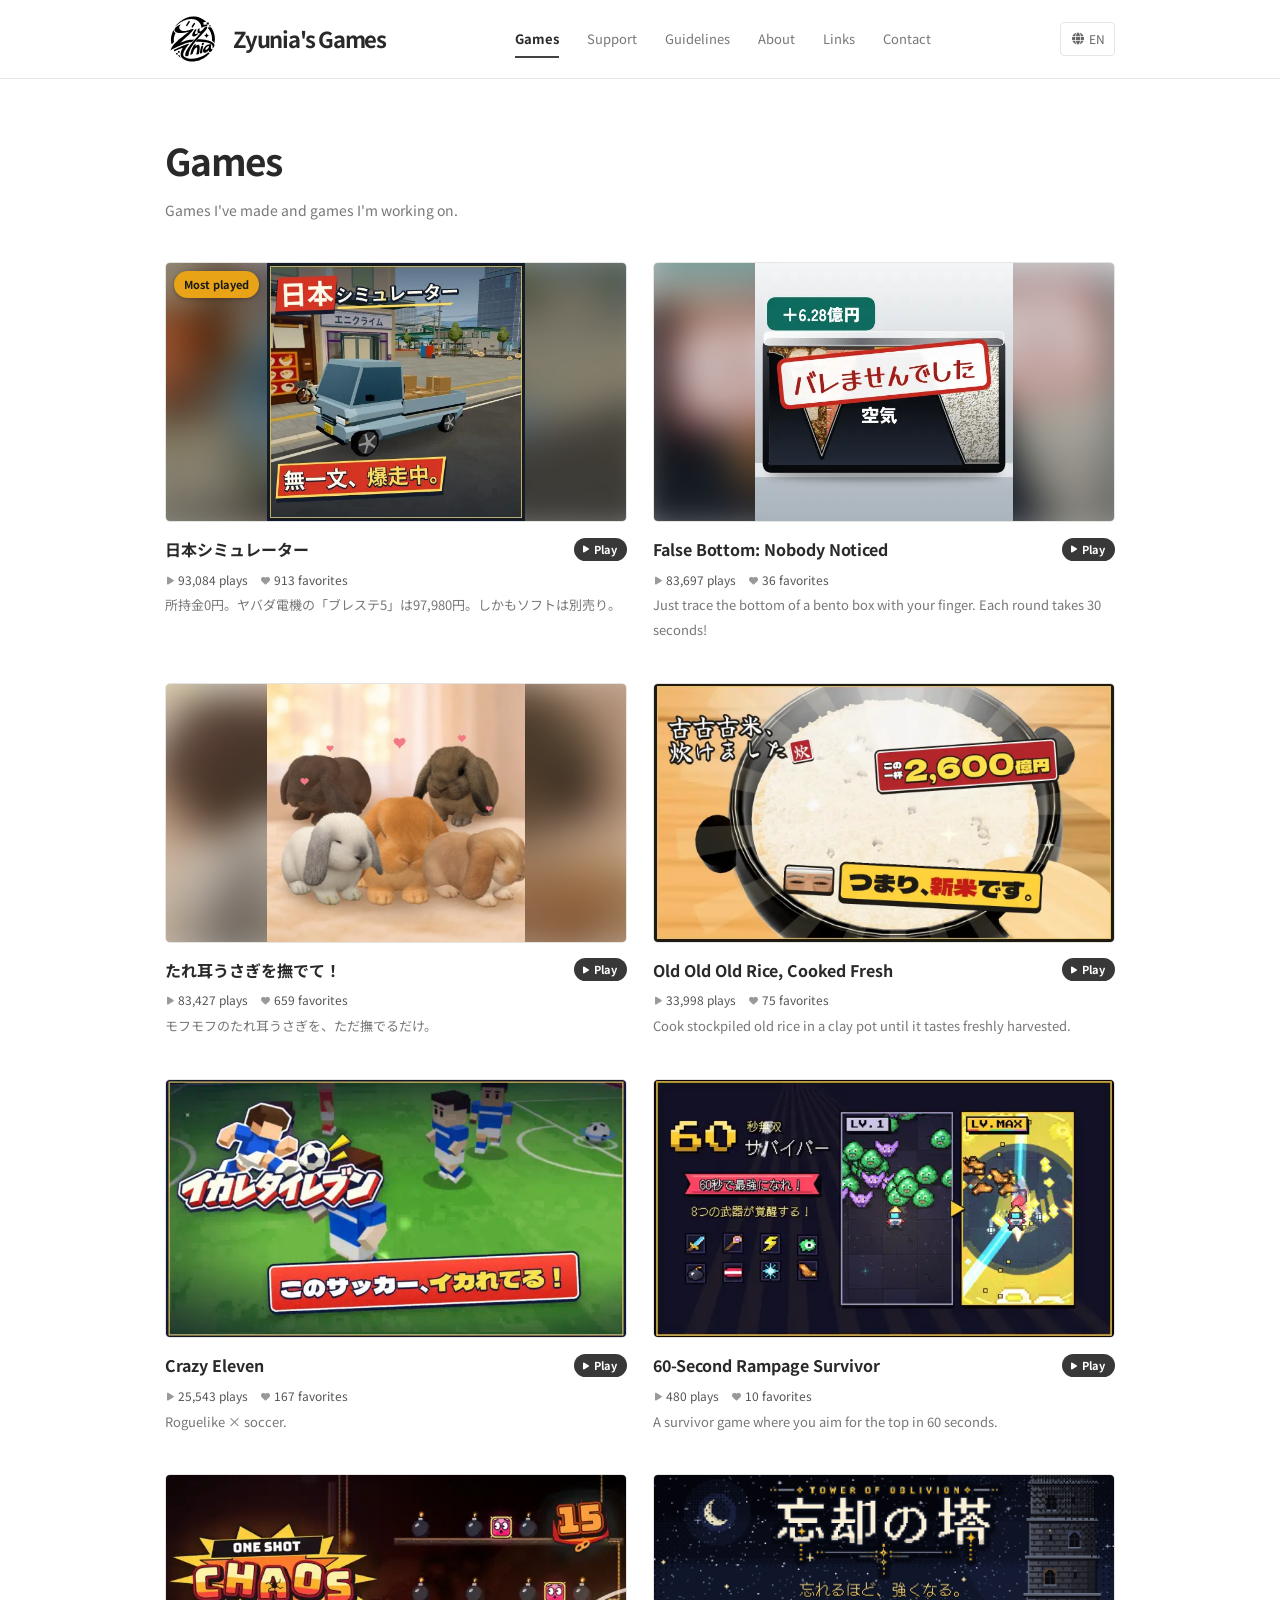
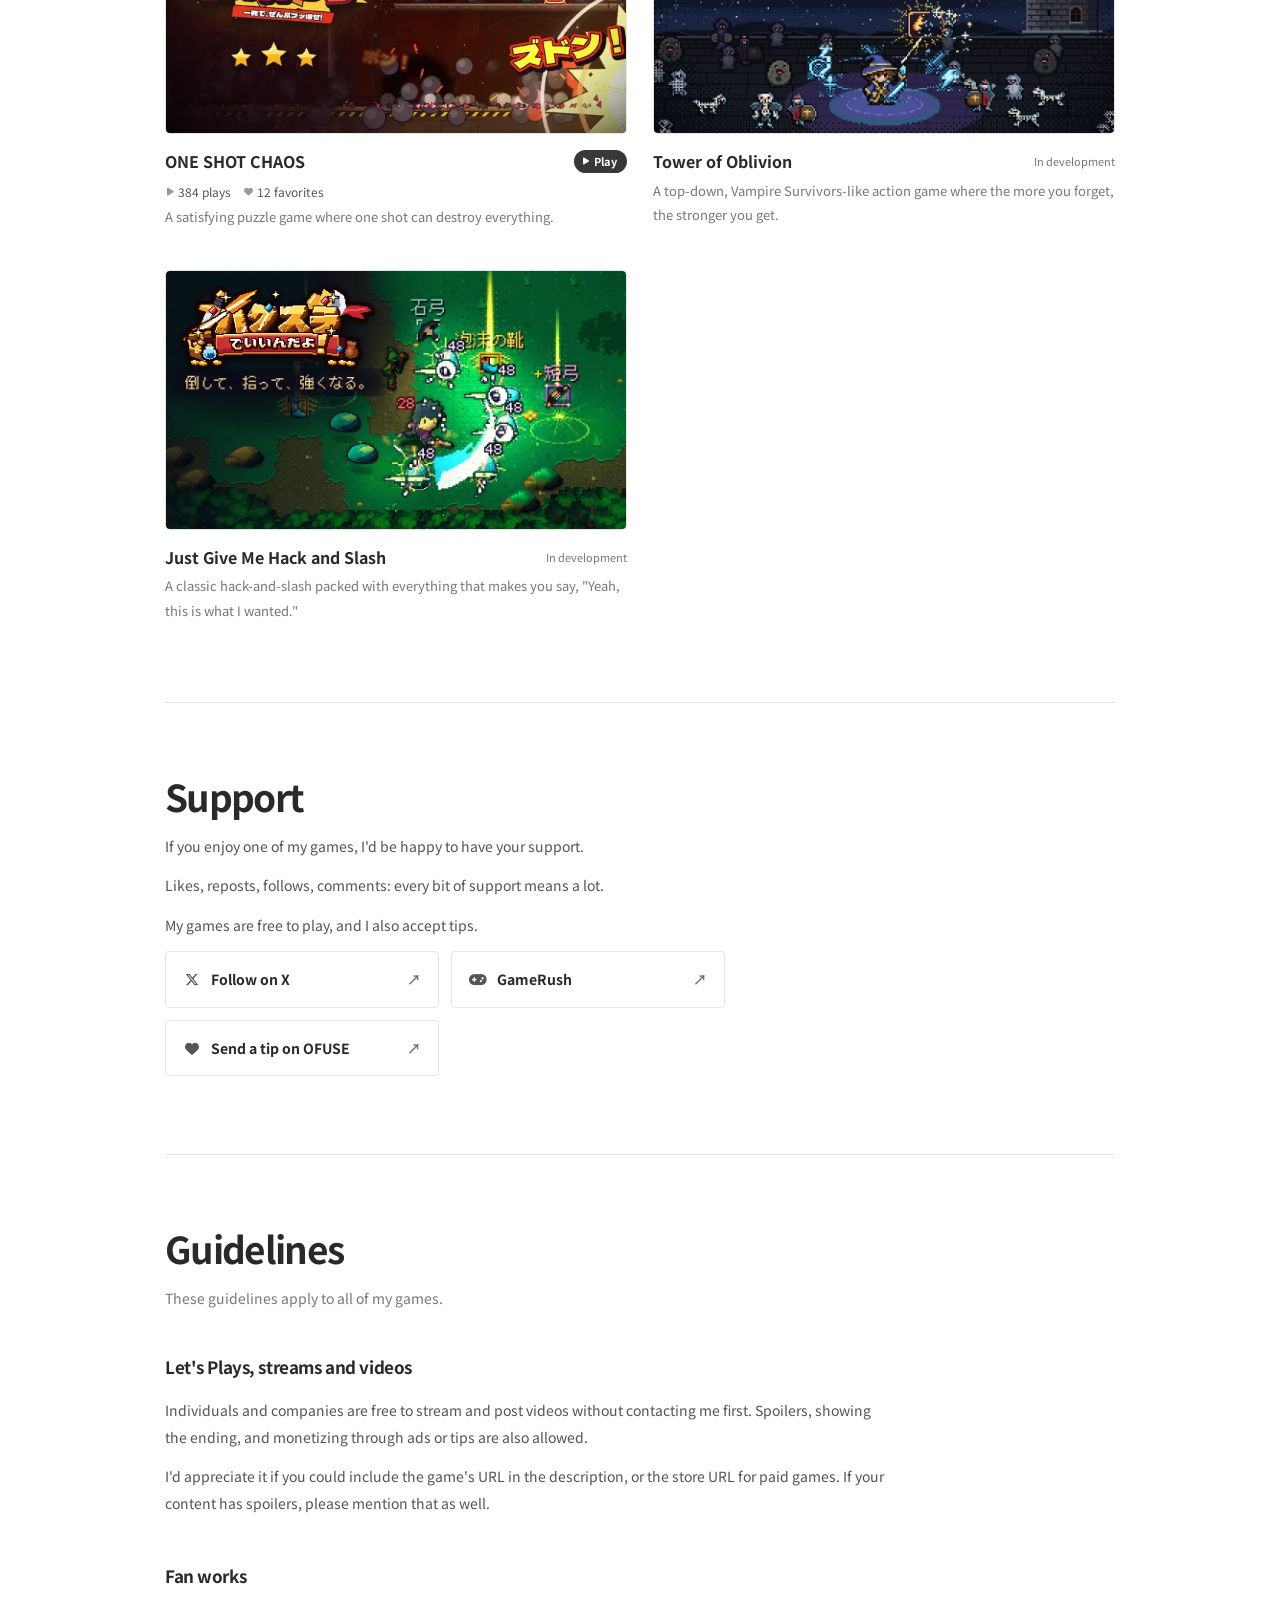
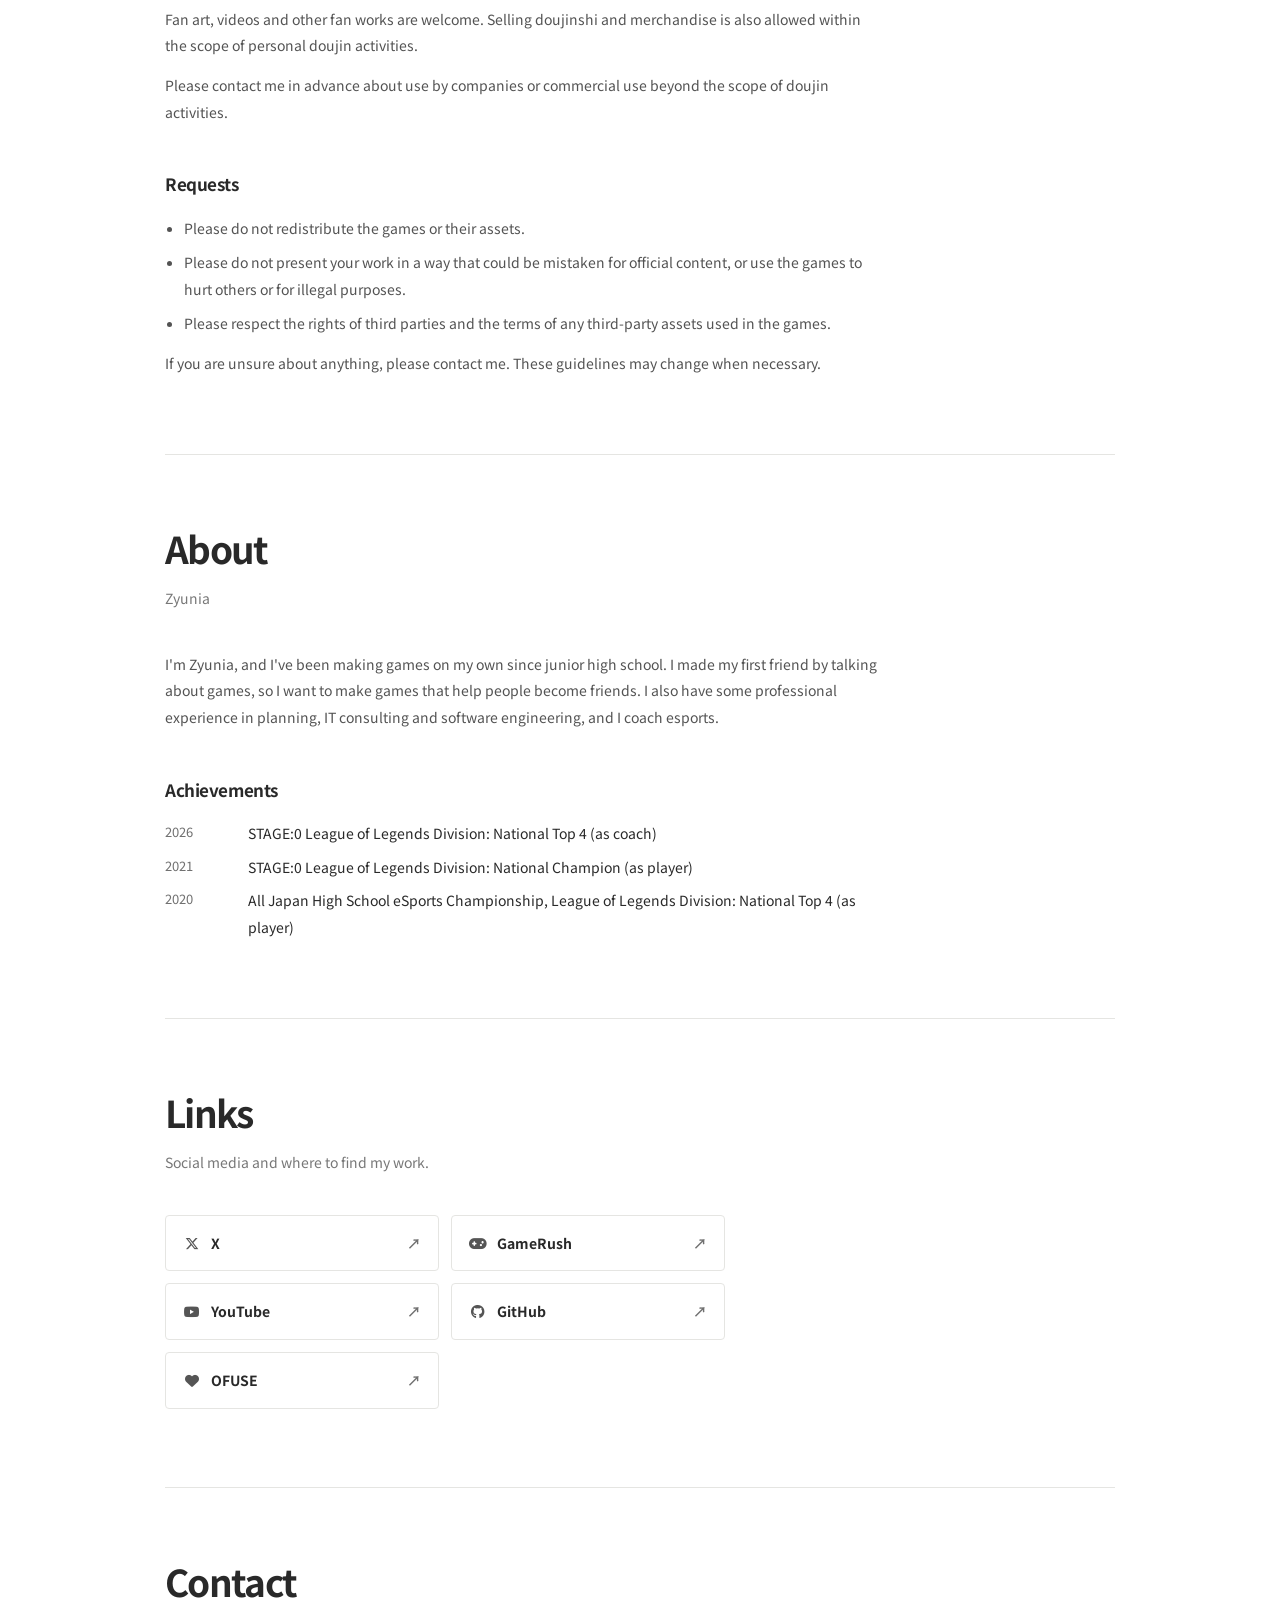
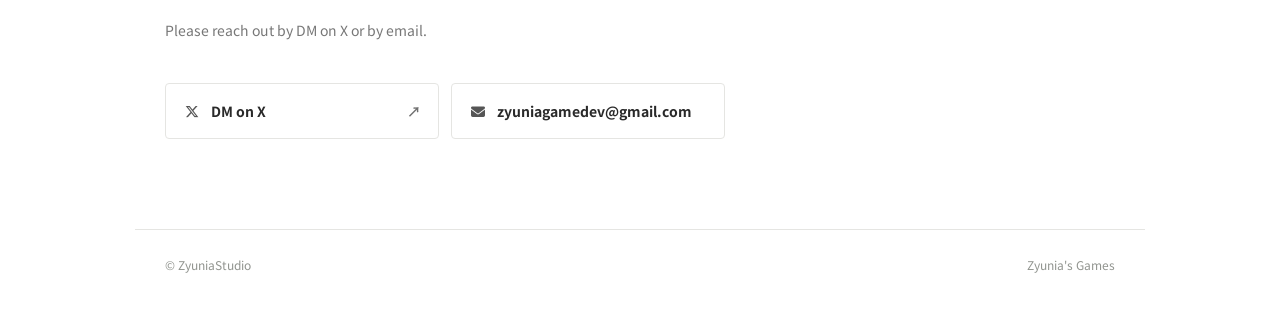
==== commit ea9e2774: "Update games and play counts from GameRush" ====
--- a/en/index.html
+++ b/en/index.html
@@ -57,43 +57,43 @@
         <a class="game reveal" href="https://gamerush.jp/g/t0ZRjDe" target="_blank" rel="noopener noreferrer">
           <div class="art art-square"><img class="art-backdrop" src="/img/gamerush-t0ZRjDe.webp" alt="" aria-hidden="true" width="720" height="720" loading="lazy" decoding="async"><img src="/img/gamerush-t0ZRjDe.webp" alt="日本シミュレーター" width="720" height="720" fetchpriority="high"><span class="badge">Most played</span></div>
           <div class="title-line"><h3>日本シミュレーター</h3><span class="status play"><i class="icon icon-play" aria-hidden="true"></i>Play</span></div>
-          <p class="stats"><span><i class="icon icon-play" aria-hidden="true"></i>91,728 plays</span><span><i class="icon icon-heart" aria-hidden="true"></i>905 favorites</span></p>
+          <p class="stats"><span><i class="icon icon-play" aria-hidden="true"></i>93,084 plays</span><span><i class="icon icon-heart" aria-hidden="true"></i>913 favorites</span></p>
           <p class="desc">所持金0円。ヤバダ電機の「ブレステ5」は97,980円。しかもソフトは別売り。</p>
         </a>
         <a class="game reveal" href="https://gamerush.jp/g/lT32jMu" target="_blank" rel="noopener noreferrer">
           <div class="art art-square"><img class="art-backdrop" src="/img/gamerush-lT32jMu.webp" alt="" aria-hidden="true" width="720" height="720" loading="lazy" decoding="async"><img src="/img/gamerush-lT32jMu.webp" alt="False Bottom: Nobody Noticed" width="720" height="720"></div>
           <div class="title-line"><h3>False Bottom: Nobody Noticed</h3><span class="status play"><i class="icon icon-play" aria-hidden="true"></i>Play</span></div>
-          <p class="stats"><span><i class="icon icon-play" aria-hidden="true"></i>83,591 plays</span><span><i class="icon icon-heart" aria-hidden="true"></i>33 favorites</span></p>
+          <p class="stats"><span><i class="icon icon-play" aria-hidden="true"></i>83,697 plays</span><span><i class="icon icon-heart" aria-hidden="true"></i>36 favorites</span></p>
           <p class="desc">Just trace the bottom of a bento box with your finger. Each round takes 30 seconds!</p>
         </a>
         <a class="game reveal" href="https://gamerush.jp/g/8NmEOSd" target="_blank" rel="noopener noreferrer">
           <div class="art art-square"><img class="art-backdrop" src="/img/gamerush-8NmEOSd.webp" alt="" aria-hidden="true" width="720" height="720" loading="lazy" decoding="async"><img src="/img/gamerush-8NmEOSd.webp" alt="たれ耳うさぎを撫でて！" width="720" height="720" loading="lazy" decoding="async"></div>
           <div class="title-line"><h3>たれ耳うさぎを撫でて！</h3><span class="status play"><i class="icon icon-play" aria-hidden="true"></i>Play</span></div>
-          <p class="stats"><span><i class="icon icon-play" aria-hidden="true"></i>60,945 plays</span><span><i class="icon icon-heart" aria-hidden="true"></i>421 favorites</span></p>
+          <p class="stats"><span><i class="icon icon-play" aria-hidden="true"></i>83,427 plays</span><span><i class="icon icon-heart" aria-hidden="true"></i>659 favorites</span></p>
           <p class="desc">モフモフのたれ耳うさぎを、ただ撫でるだけ。</p>
         </a>
         <a class="game reveal" href="https://gamerush.jp/g/4zoyW6a" target="_blank" rel="noopener noreferrer">
           <div class="art"><img src="/img/kokokomai.webp" alt="Old Old Old Rice, Cooked Fresh" width="1280" height="720" loading="lazy" decoding="async"></div>
           <div class="title-line"><h3>Old Old Old Rice, Cooked Fresh</h3><span class="status play"><i class="icon icon-play" aria-hidden="true"></i>Play</span></div>
-          <p class="stats"><span><i class="icon icon-play" aria-hidden="true"></i>33,788 plays</span><span><i class="icon icon-heart" aria-hidden="true"></i>71 favorites</span></p>
+          <p class="stats"><span><i class="icon icon-play" aria-hidden="true"></i>33,998 plays</span><span><i class="icon icon-heart" aria-hidden="true"></i>75 favorites</span></p>
           <p class="desc">Cook stockpiled old rice in a clay pot until it tastes freshly harvested.</p>
         </a>
         <a class="game reveal" href="https://gamerush.jp/g/yJ9JFMc" target="_blank" rel="noopener noreferrer">
           <div class="art"><img src="/img/ikareta.webp" alt="Crazy Eleven" width="720" height="405" loading="lazy" decoding="async"></div>
           <div class="title-line"><h3>Crazy Eleven</h3><span class="status play"><i class="icon icon-play" aria-hidden="true"></i>Play</span></div>
-          <p class="stats"><span><i class="icon icon-play" aria-hidden="true"></i>25,451 plays</span><span><i class="icon icon-heart" aria-hidden="true"></i>166 favorites</span></p>
+          <p class="stats"><span><i class="icon icon-play" aria-hidden="true"></i>25,543 plays</span><span><i class="icon icon-heart" aria-hidden="true"></i>167 favorites</span></p>
           <p class="desc">Roguelike × soccer.</p>
         </a>
         <a class="game reveal" href="https://gamerush.jp/g/GZwhcbc" target="_blank" rel="noopener noreferrer">
           <div class="art"><img src="/img/60-survivor.webp" alt="60-Second Rampage Survivor" width="720" height="405" loading="lazy" decoding="async"></div>
           <div class="title-line"><h3>60-Second Rampage Survivor</h3><span class="status play"><i class="icon icon-play" aria-hidden="true"></i>Play</span></div>
-          <p class="stats"><span><i class="icon icon-play" aria-hidden="true"></i>477 plays</span><span><i class="icon icon-heart" aria-hidden="true"></i>10 favorites</span></p>
+          <p class="stats"><span><i class="icon icon-play" aria-hidden="true"></i>480 plays</span><span><i class="icon icon-heart" aria-hidden="true"></i>10 favorites</span></p>
           <p class="desc">A survivor game where you aim for the top in 60 seconds.</p>
         </a>
         <a class="game reveal" href="https://gamerush.jp/g/gGlyAV8" target="_blank" rel="noopener noreferrer">
           <div class="art"><img src="/img/one-shot-chaos.webp" alt="ONE SHOT CHAOS" width="720" height="405" loading="lazy" decoding="async"></div>
           <div class="title-line"><h3>ONE SHOT CHAOS</h3><span class="status play"><i class="icon icon-play" aria-hidden="true"></i>Play</span></div>
-          <p class="stats"><span><i class="icon icon-play" aria-hidden="true"></i>381 plays</span><span><i class="icon icon-heart" aria-hidden="true"></i>12 favorites</span></p>
+          <p class="stats"><span><i class="icon icon-play" aria-hidden="true"></i>384 plays</span><span><i class="icon icon-heart" aria-hidden="true"></i>12 favorites</span></p>
           <p class="desc">A satisfying puzzle game where one shot can destroy everything.</p>
         </a>
         <div class="game reveal">
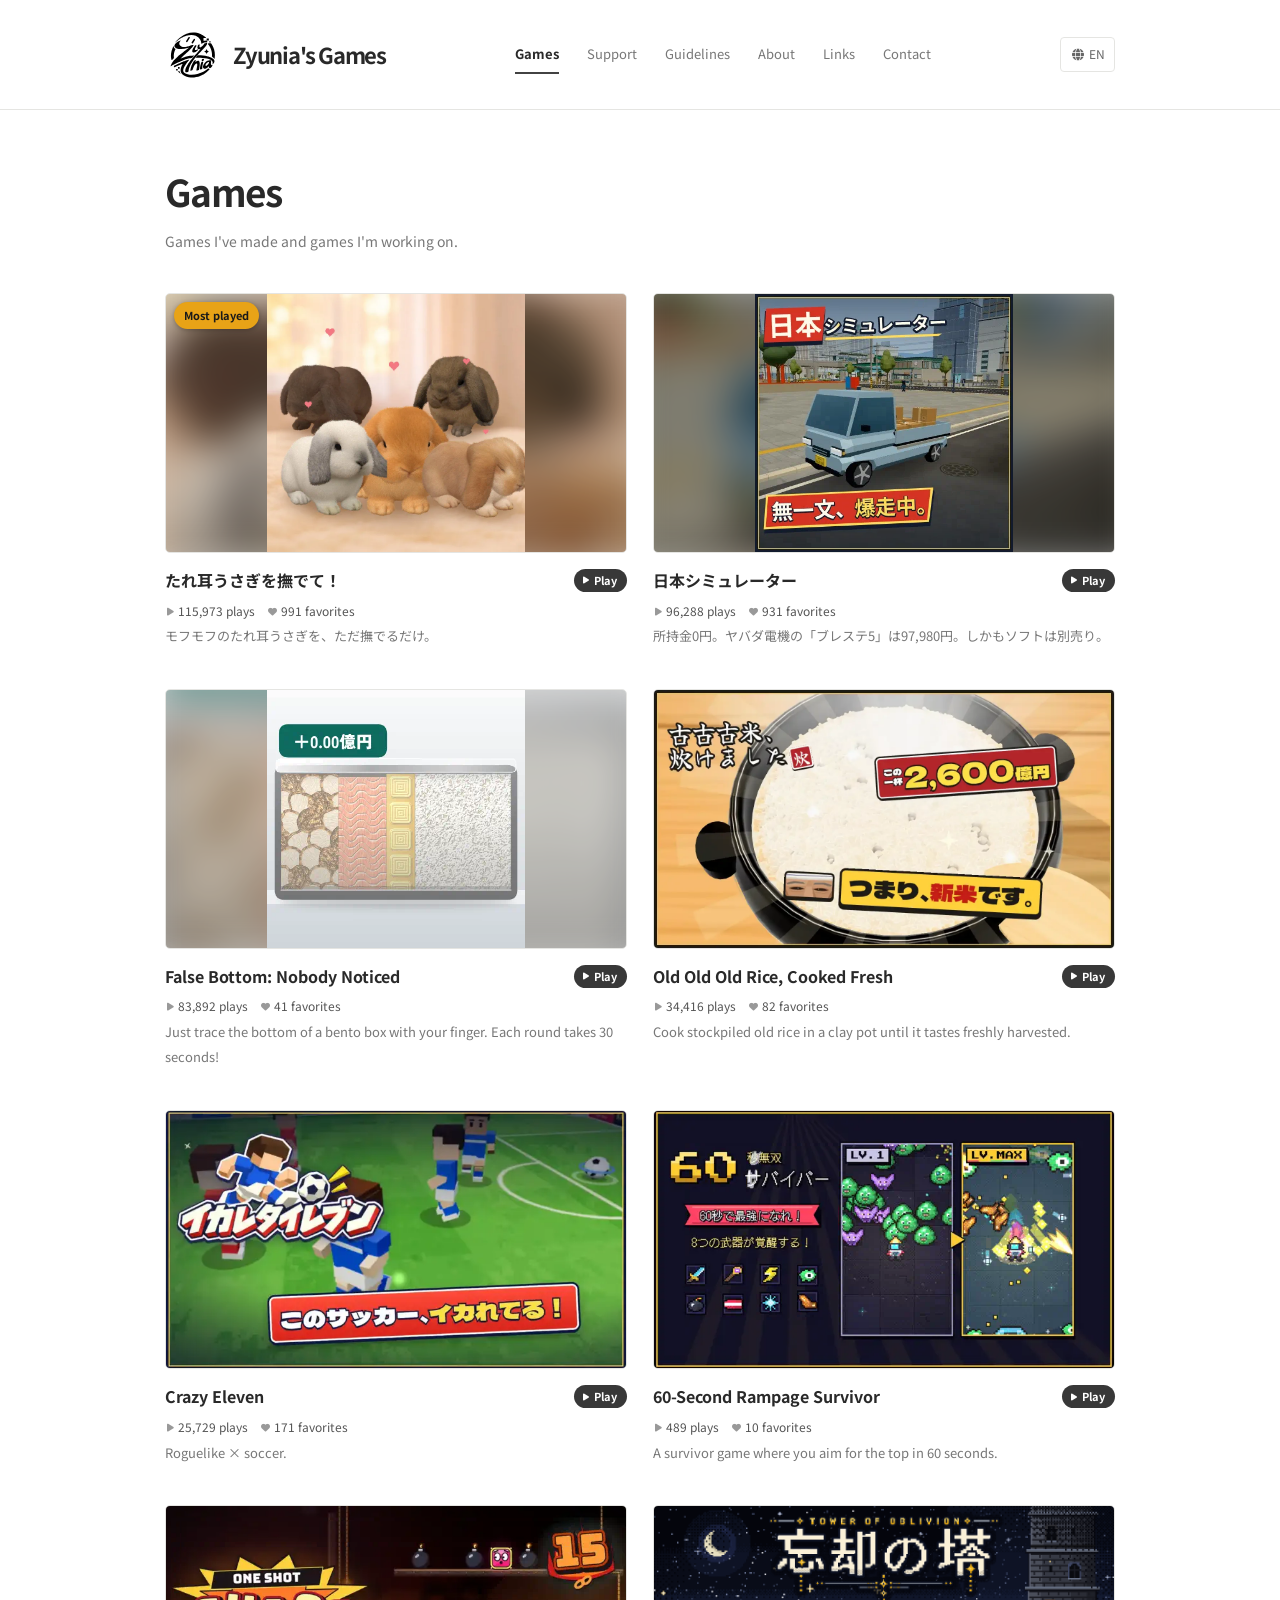
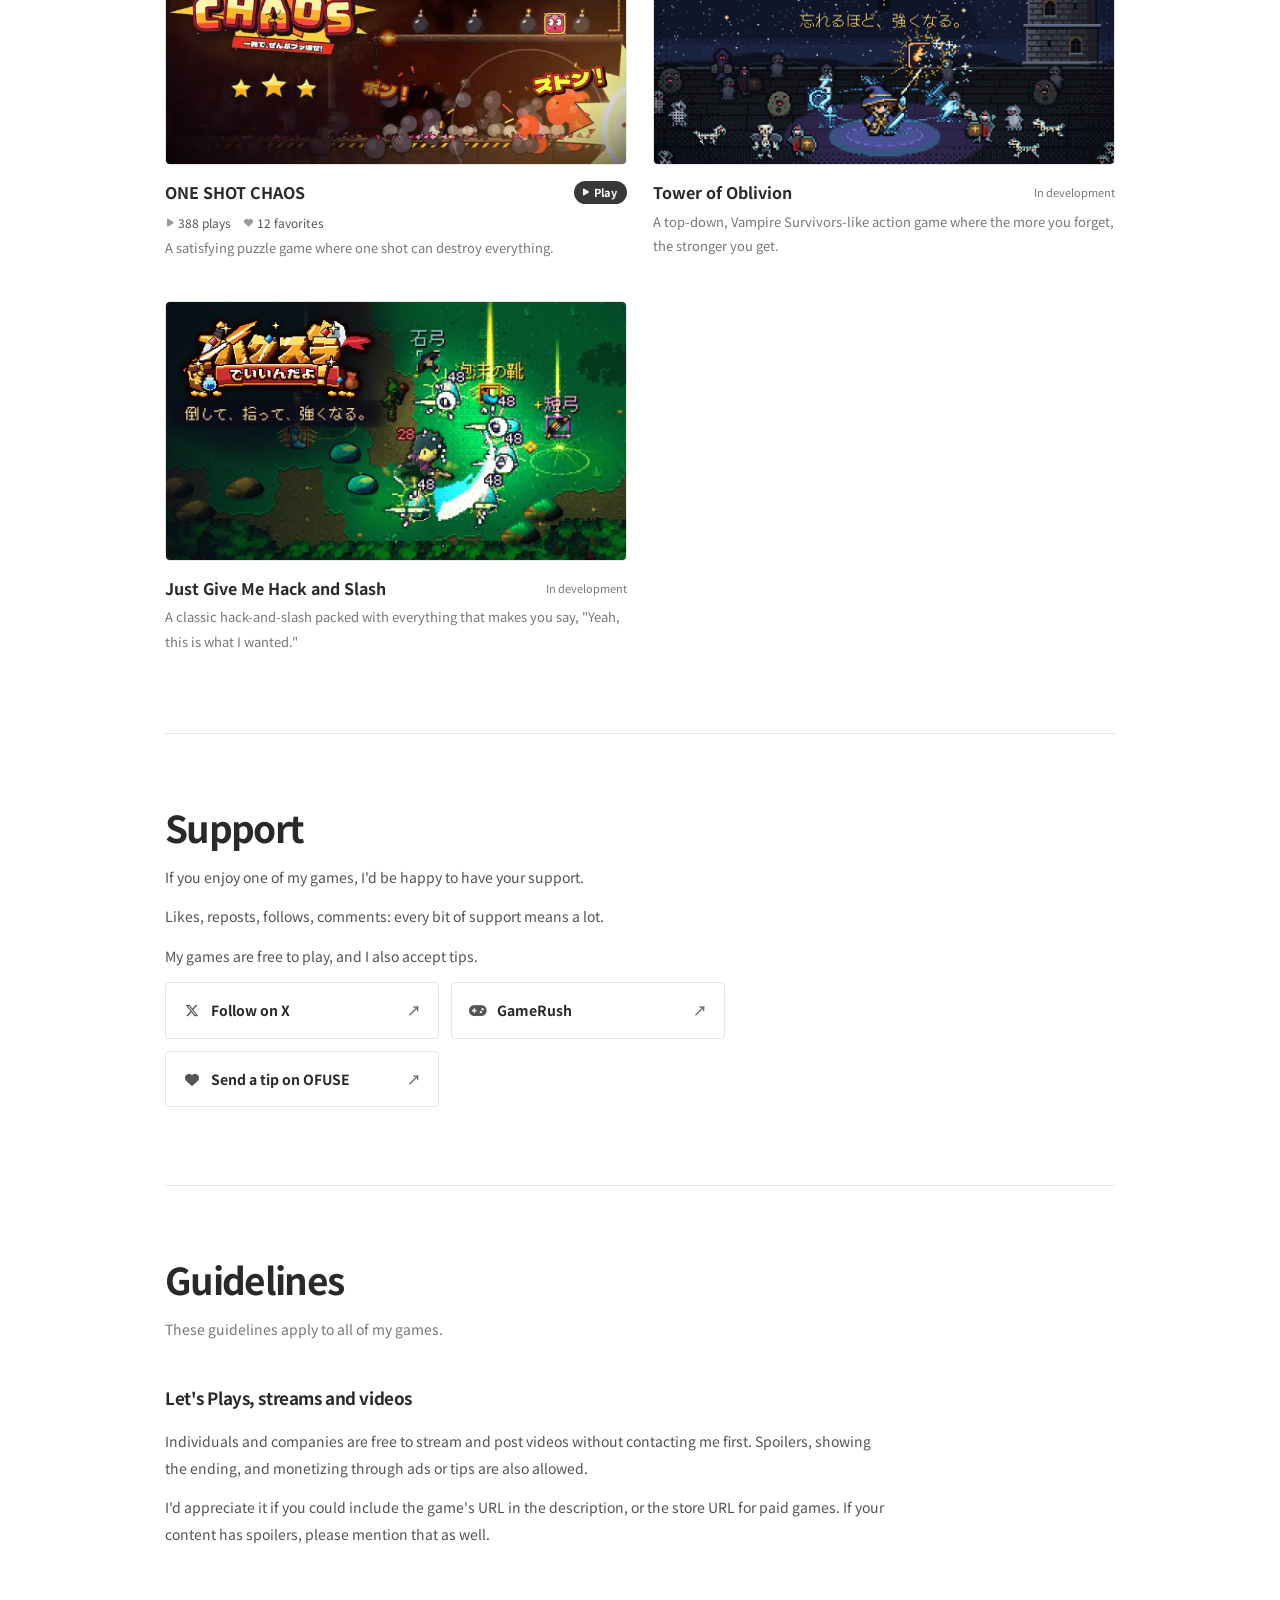
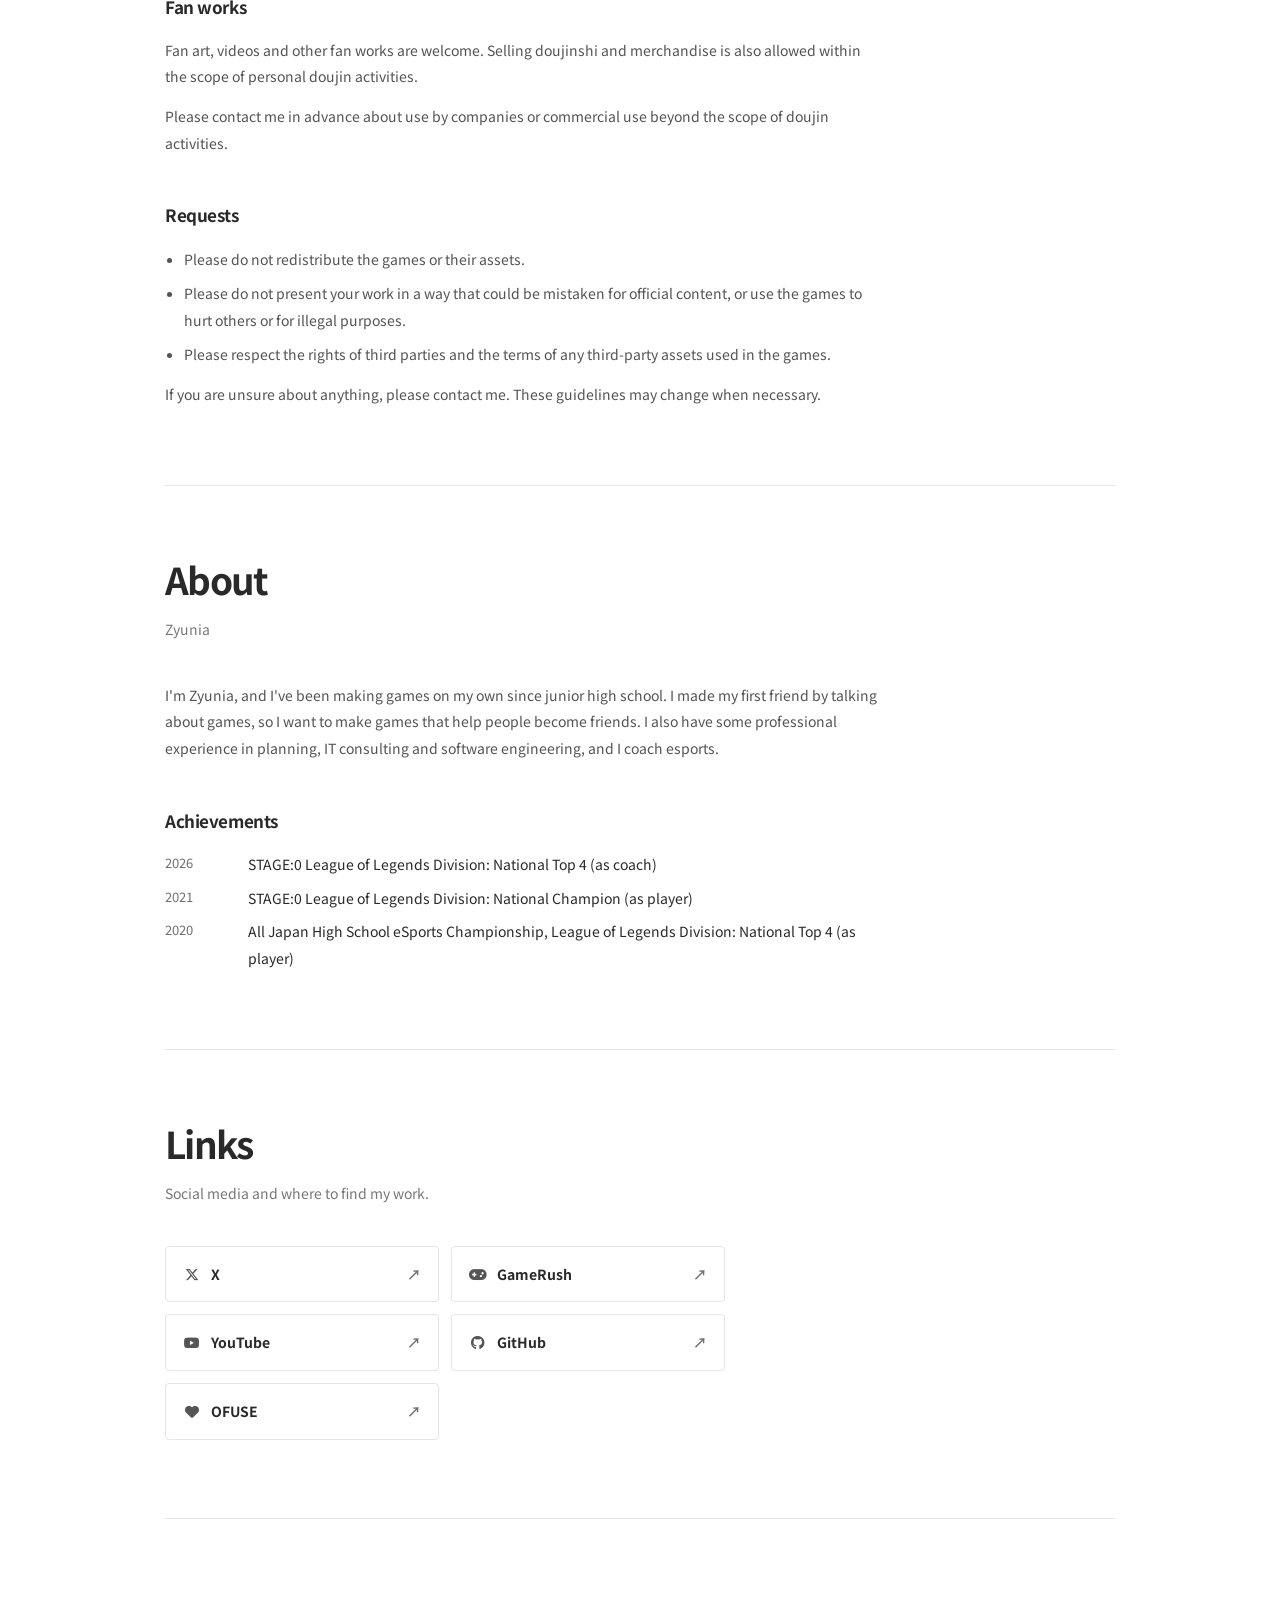
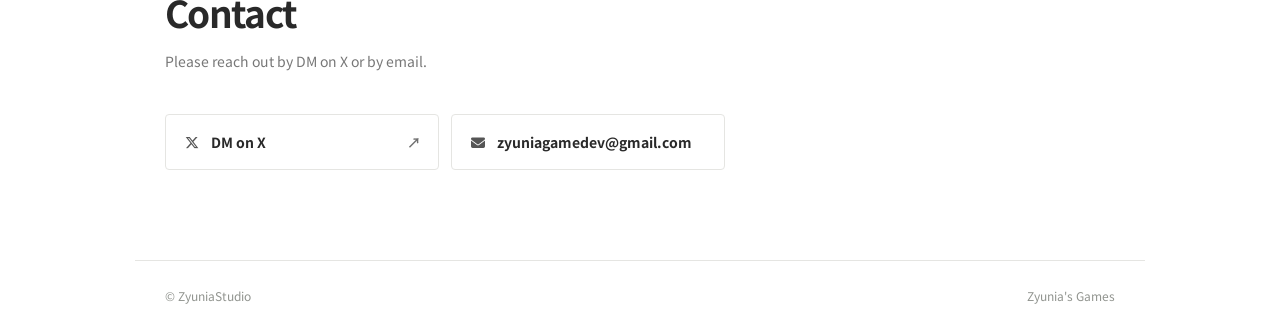
==== commit a196e4e5: "Update games and play counts from GameRush" ====
--- a/en/index.html
+++ b/en/index.html
@@ -54,46 +54,46 @@
       <h1 class="heading reveal">Games</h1>
       <p class="lead reveal">Games I've made and games I'm working on.</p>
       <div class="grid">
+        <a class="game reveal" href="https://gamerush.jp/g/8NmEOSd" target="_blank" rel="noopener noreferrer">
+          <div class="art art-square"><img class="art-backdrop" src="/img/gamerush-8NmEOSd.webp" alt="" aria-hidden="true" width="720" height="720" loading="lazy" decoding="async"><img src="/img/gamerush-8NmEOSd.webp" alt="たれ耳うさぎを撫でて！" width="720" height="720" fetchpriority="high"><span class="badge">Most played</span></div>
+          <div class="title-line"><h3>たれ耳うさぎを撫でて！</h3><span class="status play"><i class="icon icon-play" aria-hidden="true"></i>Play</span></div>
+          <p class="stats"><span><i class="icon icon-play" aria-hidden="true"></i>115,973 plays</span><span><i class="icon icon-heart" aria-hidden="true"></i>991 favorites</span></p>
+          <p class="desc">モフモフのたれ耳うさぎを、ただ撫でるだけ。</p>
+        </a>
         <a class="game reveal" href="https://gamerush.jp/g/t0ZRjDe" target="_blank" rel="noopener noreferrer">
-          <div class="art art-square"><img class="art-backdrop" src="/img/gamerush-t0ZRjDe.webp" alt="" aria-hidden="true" width="720" height="720" loading="lazy" decoding="async"><img src="/img/gamerush-t0ZRjDe.webp" alt="日本シミュレーター" width="720" height="720" fetchpriority="high"><span class="badge">Most played</span></div>
+          <div class="art art-square"><img class="art-backdrop" src="/img/gamerush-t0ZRjDe.webp" alt="" aria-hidden="true" width="720" height="720" loading="lazy" decoding="async"><img src="/img/gamerush-t0ZRjDe.webp" alt="日本シミュレーター" width="720" height="720"></div>
           <div class="title-line"><h3>日本シミュレーター</h3><span class="status play"><i class="icon icon-play" aria-hidden="true"></i>Play</span></div>
-          <p class="stats"><span><i class="icon icon-play" aria-hidden="true"></i>93,084 plays</span><span><i class="icon icon-heart" aria-hidden="true"></i>913 favorites</span></p>
+          <p class="stats"><span><i class="icon icon-play" aria-hidden="true"></i>96,288 plays</span><span><i class="icon icon-heart" aria-hidden="true"></i>931 favorites</span></p>
           <p class="desc">所持金0円。ヤバダ電機の「ブレステ5」は97,980円。しかもソフトは別売り。</p>
         </a>
         <a class="game reveal" href="https://gamerush.jp/g/lT32jMu" target="_blank" rel="noopener noreferrer">
-          <div class="art art-square"><img class="art-backdrop" src="/img/gamerush-lT32jMu.webp" alt="" aria-hidden="true" width="720" height="720" loading="lazy" decoding="async"><img src="/img/gamerush-lT32jMu.webp" alt="False Bottom: Nobody Noticed" width="720" height="720"></div>
+          <div class="art art-square"><img class="art-backdrop" src="/img/gamerush-lT32jMu.webp" alt="" aria-hidden="true" width="720" height="720" loading="lazy" decoding="async"><img src="/img/gamerush-lT32jMu.webp" alt="False Bottom: Nobody Noticed" width="720" height="720" loading="lazy" decoding="async"></div>
           <div class="title-line"><h3>False Bottom: Nobody Noticed</h3><span class="status play"><i class="icon icon-play" aria-hidden="true"></i>Play</span></div>
-          <p class="stats"><span><i class="icon icon-play" aria-hidden="true"></i>83,697 plays</span><span><i class="icon icon-heart" aria-hidden="true"></i>36 favorites</span></p>
+          <p class="stats"><span><i class="icon icon-play" aria-hidden="true"></i>83,892 plays</span><span><i class="icon icon-heart" aria-hidden="true"></i>41 favorites</span></p>
           <p class="desc">Just trace the bottom of a bento box with your finger. Each round takes 30 seconds!</p>
-        </a>
-        <a class="game reveal" href="https://gamerush.jp/g/8NmEOSd" target="_blank" rel="noopener noreferrer">
-          <div class="art art-square"><img class="art-backdrop" src="/img/gamerush-8NmEOSd.webp" alt="" aria-hidden="true" width="720" height="720" loading="lazy" decoding="async"><img src="/img/gamerush-8NmEOSd.webp" alt="たれ耳うさぎを撫でて！" width="720" height="720" loading="lazy" decoding="async"></div>
-          <div class="title-line"><h3>たれ耳うさぎを撫でて！</h3><span class="status play"><i class="icon icon-play" aria-hidden="true"></i>Play</span></div>
-          <p class="stats"><span><i class="icon icon-play" aria-hidden="true"></i>83,427 plays</span><span><i class="icon icon-heart" aria-hidden="true"></i>659 favorites</span></p>
-          <p class="desc">モフモフのたれ耳うさぎを、ただ撫でるだけ。</p>
         </a>
         <a class="game reveal" href="https://gamerush.jp/g/4zoyW6a" target="_blank" rel="noopener noreferrer">
           <div class="art"><img src="/img/kokokomai.webp" alt="Old Old Old Rice, Cooked Fresh" width="1280" height="720" loading="lazy" decoding="async"></div>
           <div class="title-line"><h3>Old Old Old Rice, Cooked Fresh</h3><span class="status play"><i class="icon icon-play" aria-hidden="true"></i>Play</span></div>
-          <p class="stats"><span><i class="icon icon-play" aria-hidden="true"></i>33,998 plays</span><span><i class="icon icon-heart" aria-hidden="true"></i>75 favorites</span></p>
+          <p class="stats"><span><i class="icon icon-play" aria-hidden="true"></i>34,416 plays</span><span><i class="icon icon-heart" aria-hidden="true"></i>82 favorites</span></p>
           <p class="desc">Cook stockpiled old rice in a clay pot until it tastes freshly harvested.</p>
         </a>
         <a class="game reveal" href="https://gamerush.jp/g/yJ9JFMc" target="_blank" rel="noopener noreferrer">
           <div class="art"><img src="/img/ikareta.webp" alt="Crazy Eleven" width="720" height="405" loading="lazy" decoding="async"></div>
           <div class="title-line"><h3>Crazy Eleven</h3><span class="status play"><i class="icon icon-play" aria-hidden="true"></i>Play</span></div>
-          <p class="stats"><span><i class="icon icon-play" aria-hidden="true"></i>25,543 plays</span><span><i class="icon icon-heart" aria-hidden="true"></i>167 favorites</span></p>
+          <p class="stats"><span><i class="icon icon-play" aria-hidden="true"></i>25,729 plays</span><span><i class="icon icon-heart" aria-hidden="true"></i>171 favorites</span></p>
           <p class="desc">Roguelike × soccer.</p>
         </a>
         <a class="game reveal" href="https://gamerush.jp/g/GZwhcbc" target="_blank" rel="noopener noreferrer">
           <div class="art"><img src="/img/60-survivor.webp" alt="60-Second Rampage Survivor" width="720" height="405" loading="lazy" decoding="async"></div>
           <div class="title-line"><h3>60-Second Rampage Survivor</h3><span class="status play"><i class="icon icon-play" aria-hidden="true"></i>Play</span></div>
-          <p class="stats"><span><i class="icon icon-play" aria-hidden="true"></i>480 plays</span><span><i class="icon icon-heart" aria-hidden="true"></i>10 favorites</span></p>
+          <p class="stats"><span><i class="icon icon-play" aria-hidden="true"></i>489 plays</span><span><i class="icon icon-heart" aria-hidden="true"></i>10 favorites</span></p>
           <p class="desc">A survivor game where you aim for the top in 60 seconds.</p>
         </a>
         <a class="game reveal" href="https://gamerush.jp/g/gGlyAV8" target="_blank" rel="noopener noreferrer">
           <div class="art"><img src="/img/one-shot-chaos.webp" alt="ONE SHOT CHAOS" width="720" height="405" loading="lazy" decoding="async"></div>
           <div class="title-line"><h3>ONE SHOT CHAOS</h3><span class="status play"><i class="icon icon-play" aria-hidden="true"></i>Play</span></div>
-          <p class="stats"><span><i class="icon icon-play" aria-hidden="true"></i>384 plays</span><span><i class="icon icon-heart" aria-hidden="true"></i>12 favorites</span></p>
+          <p class="stats"><span><i class="icon icon-play" aria-hidden="true"></i>388 plays</span><span><i class="icon icon-heart" aria-hidden="true"></i>12 favorites</span></p>
           <p class="desc">A satisfying puzzle game where one shot can destroy everything.</p>
         </a>
         <div class="game reveal">
